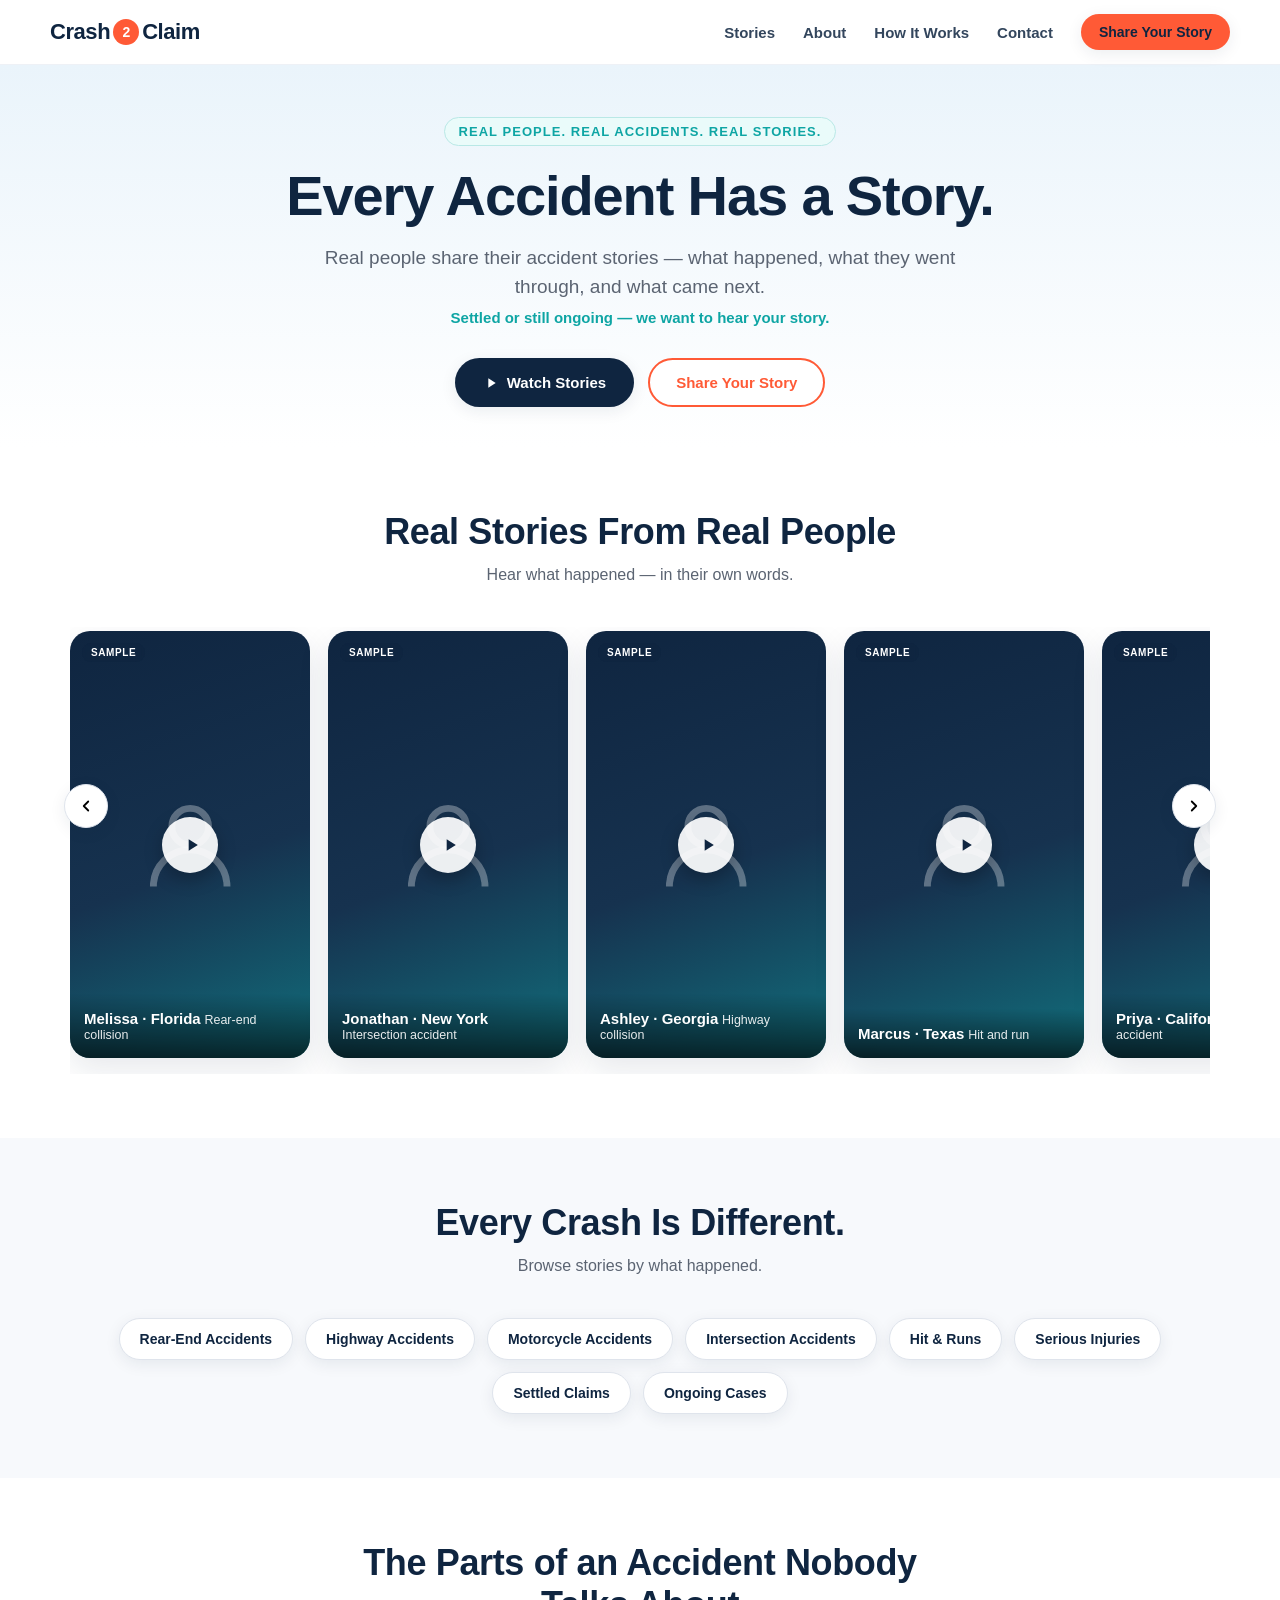
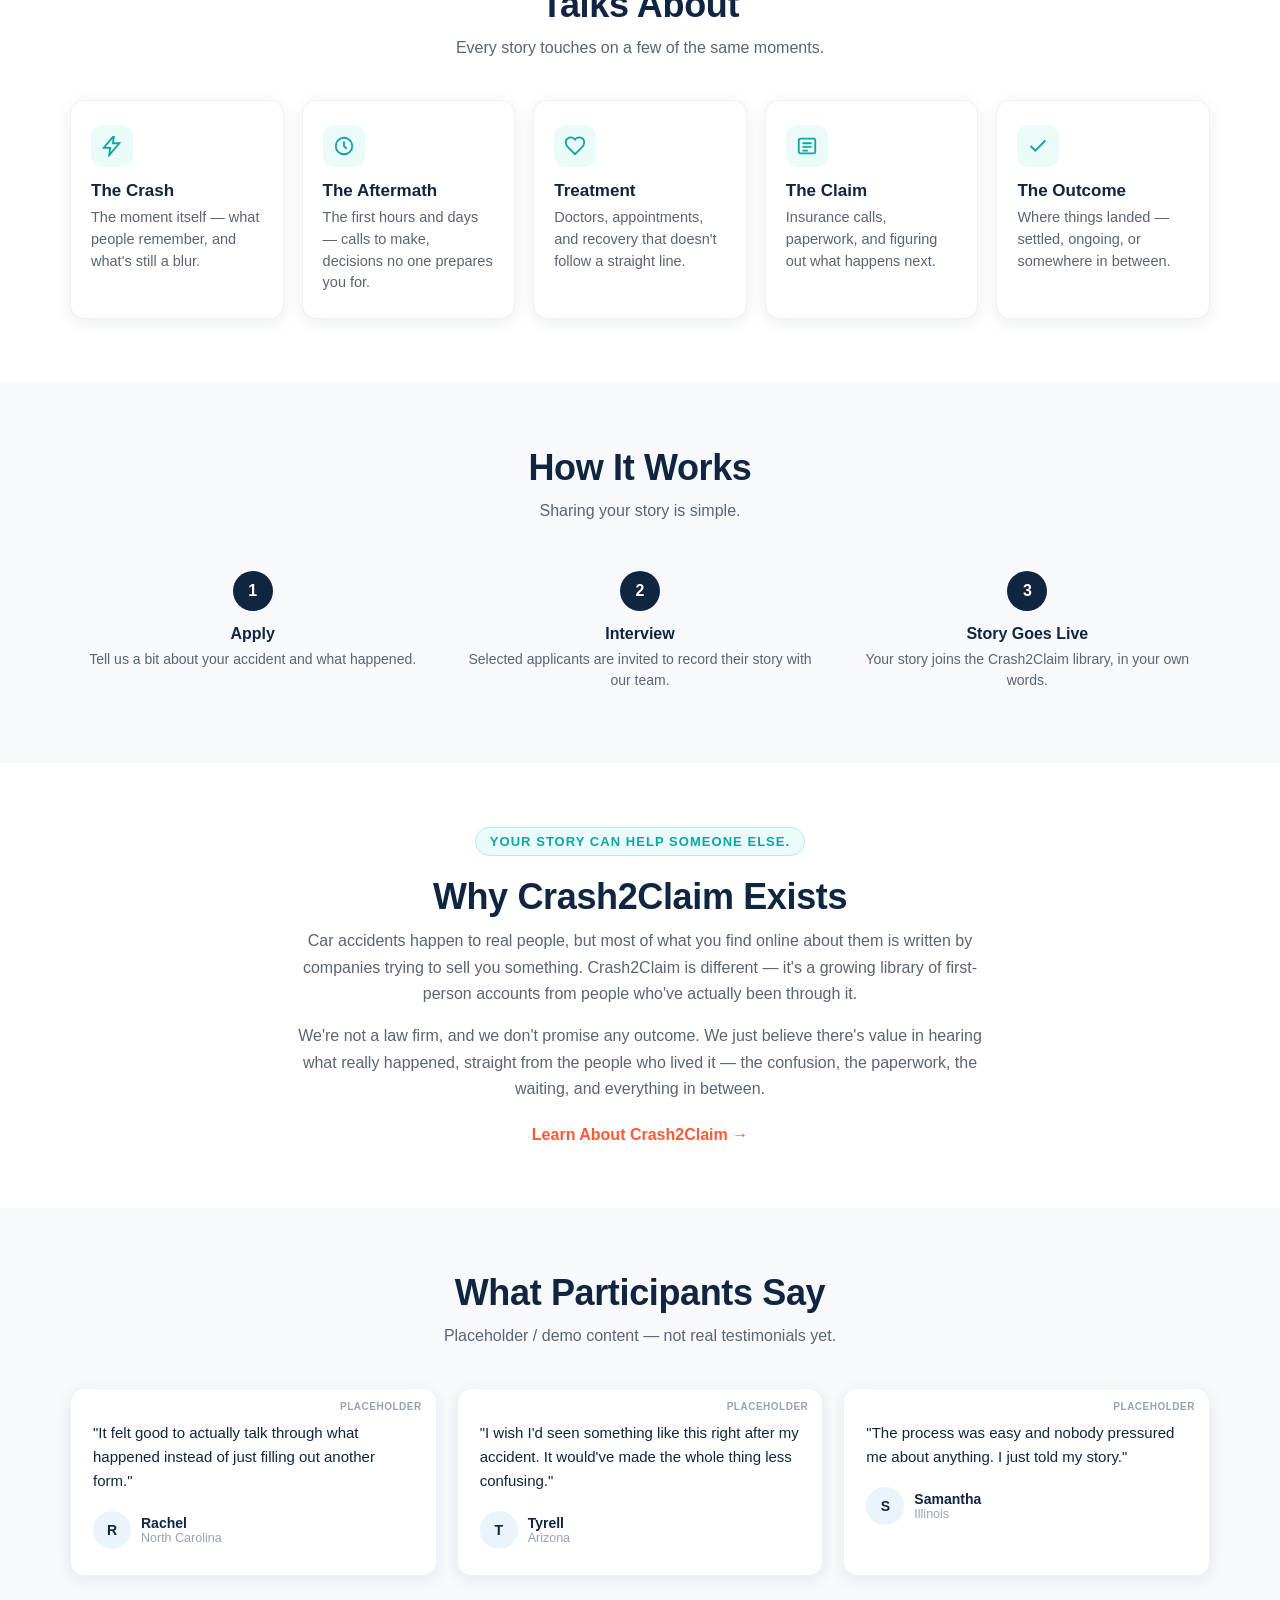
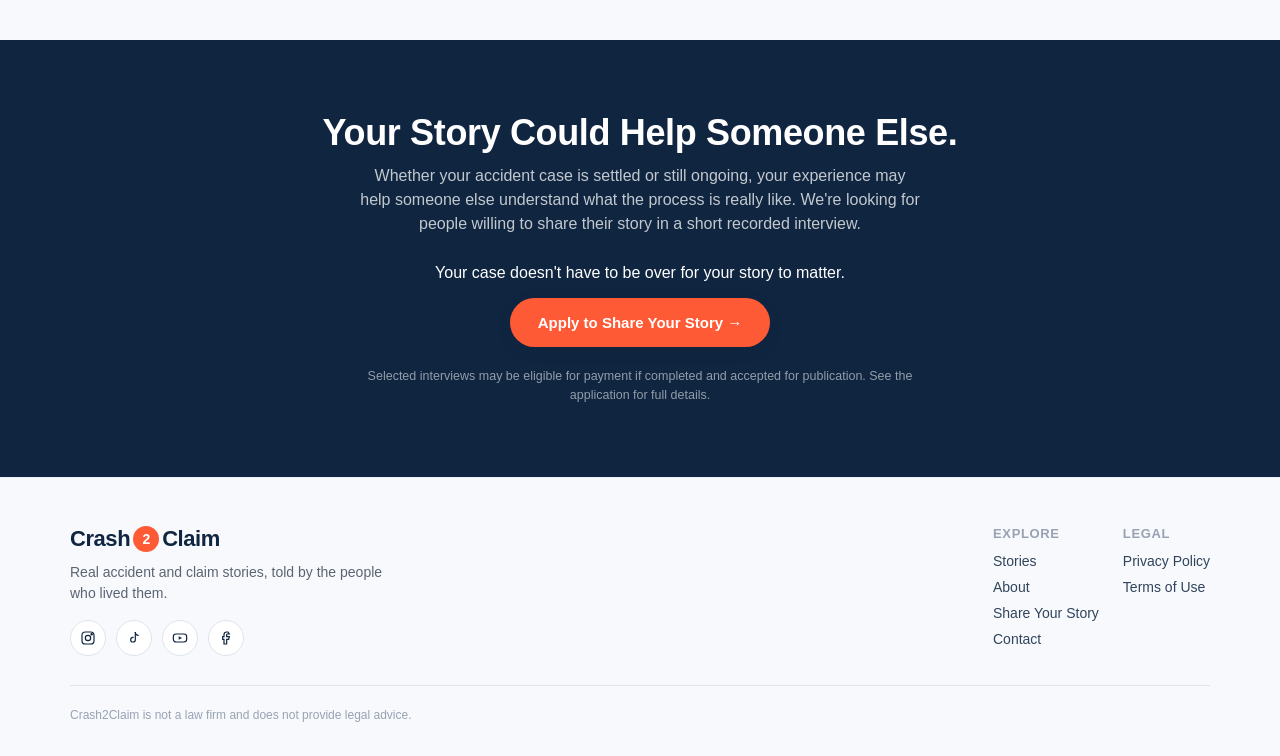
==== index.html @ 297fd52c "Update index.html" ====
<!DOCTYPE html>
<html lang="en">
<head>
<meta charset="UTF-8">
<meta name="viewport" content="width=device-width, initial-scale=1, viewport-fit=cover">
<title>Crash2Claim | Real Car Accident &amp; Claim Stories</title>
<meta name="description" content="Real people share what happened after their car accidents — from the crash and injuries to insurance, claims and what happened next.">

<meta property="og:type" content="website">
<meta property="og:site_name" content="Crash2Claim">
<meta property="og:title" content="Crash2Claim | Real Car Accident & Claim Stories">
<meta property="og:description" content="Real people share what happened after their car accidents — from the crash and injuries to insurance, claims and what happened next.">
<meta property="og:url" content="https://crash2claim.com">
<meta property="og:image" content="https://crash2claim.com/og-image.png">

<meta name="twitter:card" content="summary_large_image">
<meta name="twitter:title" content="Crash2Claim | Real Car Accident & Claim Stories">
<meta name="twitter:description" content="Real people share what happened after their car accidents — from the crash and injuries to insurance, claims and what happened next.">

<link rel="stylesheet" href="styles-home.css?v=20260822-1">
</head>
<body class="hp-page">
<a class="hp-skip-link" href="#hp-main">Skip to content</a>

<!-- =============================================================
     STICKY NAV
     ============================================================= -->
<header class="hp-nav">
  <div class="hp-container hp-nav-inner">
    <a class="hp-wordmark" href="/" aria-label="Crash2Claim home">Crash<span class="hp-badge">2</span>Claim</a>

    <nav class="hp-nav-links" aria-label="Primary">
      <a class="hp-nav-link" href="#stories">Stories</a>
      <a class="hp-nav-link" href="#about">About</a>
      <a class="hp-nav-link" href="#how-it-works">How It Works</a>
      <a class="hp-nav-link" href="/contact">Contact</a>
      <a class="hp-nav-cta" href="/apply">Share Your Story</a>
    </nav>

    <button class="hp-hamburger" id="hpHamburger" aria-label="Open menu" aria-expanded="false" aria-controls="hpMobileMenu">
      <span></span>
    </button>
  </div>

  <nav class="hp-container hp-mobile-menu" id="hpMobileMenu" aria-label="Mobile">
    <a class="hp-nav-link" href="#stories">Stories</a>
    <a class="hp-nav-link" href="#about">About</a>
    <a class="hp-nav-link" href="#how-it-works">How It Works</a>
    <a class="hp-nav-link" href="/contact">Contact</a>
    <a class="hp-nav-cta" href="/apply">Share Your Story</a>
  </nav>
</header>

<main id="hp-main">

  <!-- ===========================================================
       HERO
       =========================================================== -->
  <section class="hp-hero">
    <div class="hp-container">
      <span class="hp-hero-eyebrow">Real people. Real accidents. Real stories.</span>
      <h1 class="hp-hero-headline">Every Accident Has a Story.</h1>
      <p class="hp-hero-sub">Real people share their accident stories — what happened, what they went through, and what came next.</p>
      <p class="hp-hero-secondary">Settled or still ongoing — we want to hear your story.</p>
      <div class="hp-hero-ctas">
        <a class="hp-btn hp-btn-primary" href="#stories">
          <svg width="16" height="16" viewBox="0 0 24 24" fill="currentColor" aria-hidden="true"><path d="M8 5v14l11-7z"></path></svg>
          Watch Stories
        </a>
        <a class="hp-btn hp-btn-secondary" href="/apply">Share Your Story</a>
      </div>
    </div>
  </section>

  <!-- ===========================================================
       FEATURED STORIES
       =========================================================== -->
  <section class="hp-section" id="stories">
    <div class="hp-container">
      <div class="hp-section-head">
        <h2 class="hp-section-title">Real Stories From Real People</h2>
        <p class="hp-section-sub">Hear what happened — in their own words.</p>
      </div>

      <div class="hp-carousel-wrap">
        <button class="hp-carousel-arrow prev" id="hpCarouselPrev" aria-label="Scroll stories left">
          <svg width="18" height="18" viewBox="0 0 24 24" fill="none" stroke="currentColor" stroke-width="2.4" stroke-linecap="round" stroke-linejoin="round"><path d="M15 18l-6-6 6-6"></path></svg>
        </button>

        <div class="hp-carousel" id="hpCarousel" role="list" aria-label="Featured participant stories (sample placeholder content)">
          <!-- All 6 cards below are SAMPLE / PLACEHOLDER content only.
               No real participant footage, names, or outcomes are
               represented. See data-story attributes — swap
               data-video-url to a real hosted video URL and this
               markup requires no other changes to go live. -->
          <button type="button" class="hp-story-card" role="listitem"
            data-name="Melissa" data-state="Florida" data-descriptor="Rear-end collision" data-video-url="">
            <span class="hp-story-sample-tag">Sample</span>
            <span class="hp-story-card-avatar" aria-hidden="true">
              <svg viewBox="0 0 24 24" fill="none" stroke="currentColor" stroke-width="1.5"><circle cx="12" cy="8" r="4"></circle><path d="M4 21c0-4.4 3.6-8 8-8s8 3.6 8 8"></path></svg>
            </span>
            <span class="hp-story-play" aria-hidden="true">
              <svg viewBox="0 0 24 24" fill="currentColor"><path d="M8 5v14l11-7z"></path></svg>
            </span>
            <span class="hp-story-card-info">
              <span class="hp-story-name">Melissa &middot; Florida</span>
              <span class="hp-story-meta">Rear-end collision</span>
            </span>
          </button>

          <button type="button" class="hp-story-card" role="listitem"
            data-name="Jonathan" data-state="New York" data-descriptor="Intersection accident" data-video-url="">
            <span class="hp-story-sample-tag">Sample</span>
            <span class="hp-story-card-avatar" aria-hidden="true">
              <svg viewBox="0 0 24 24" fill="none" stroke="currentColor" stroke-width="1.5"><circle cx="12" cy="8" r="4"></circle><path d="M4 21c0-4.4 3.6-8 8-8s8 3.6 8 8"></path></svg>
            </span>
            <span class="hp-story-play" aria-hidden="true">
              <svg viewBox="0 0 24 24" fill="currentColor"><path d="M8 5v14l11-7z"></path></svg>
            </span>
            <span class="hp-story-card-info">
              <span class="hp-story-name">Jonathan &middot; New York</span>
              <span class="hp-story-meta">Intersection accident</span>
            </span>
          </button>

          <button type="button" class="hp-story-card" role="listitem"
            data-name="Ashley" data-state="Georgia" data-descriptor="Highway collision" data-video-url="">
            <span class="hp-story-sample-tag">Sample</span>
            <span class="hp-story-card-avatar" aria-hidden="true">
              <svg viewBox="0 0 24 24" fill="none" stroke="currentColor" stroke-width="1.5"><circle cx="12" cy="8" r="4"></circle><path d="M4 21c0-4.4 3.6-8 8-8s8 3.6 8 8"></path></svg>
            </span>
            <span class="hp-story-play" aria-hidden="true">
              <svg viewBox="0 0 24 24" fill="currentColor"><path d="M8 5v14l11-7z"></path></svg>
            </span>
            <span class="hp-story-card-info">
              <span class="hp-story-name">Ashley &middot; Georgia</span>
              <span class="hp-story-meta">Highway collision</span>
            </span>
          </button>

          <button type="button" class="hp-story-card" role="listitem"
            data-name="Marcus" data-state="Texas" data-descriptor="Hit and run" data-video-url="">
            <span class="hp-story-sample-tag">Sample</span>
            <span class="hp-story-card-avatar" aria-hidden="true">
              <svg viewBox="0 0 24 24" fill="none" stroke="currentColor" stroke-width="1.5"><circle cx="12" cy="8" r="4"></circle><path d="M4 21c0-4.4 3.6-8 8-8s8 3.6 8 8"></path></svg>
            </span>
            <span class="hp-story-play" aria-hidden="true">
              <svg viewBox="0 0 24 24" fill="currentColor"><path d="M8 5v14l11-7z"></path></svg>
            </span>
            <span class="hp-story-card-info">
              <span class="hp-story-name">Marcus &middot; Texas</span>
              <span class="hp-story-meta">Hit and run</span>
            </span>
          </button>

          <button type="button" class="hp-story-card" role="listitem"
            data-name="Priya" data-state="California" data-descriptor="Motorcycle accident" data-video-url="">
            <span class="hp-story-sample-tag">Sample</span>
            <span class="hp-story-card-avatar" aria-hidden="true">
              <svg viewBox="0 0 24 24" fill="none" stroke="currentColor" stroke-width="1.5"><circle cx="12" cy="8" r="4"></circle><path d="M4 21c0-4.4 3.6-8 8-8s8 3.6 8 8"></path></svg>
            </span>
            <span class="hp-story-play" aria-hidden="true">
              <svg viewBox="0 0 24 24" fill="currentColor"><path d="M8 5v14l11-7z"></path></svg>
            </span>
            <span class="hp-story-card-info">
              <span class="hp-story-name">Priya &middot; California</span>
              <span class="hp-story-meta">Motorcycle accident</span>
            </span>
          </button>

          <button type="button" class="hp-story-card" role="listitem"
            data-name="Daniel" data-state="Ohio" data-descriptor="Serious injury, ongoing case" data-video-url="">
            <span class="hp-story-sample-tag">Sample</span>
            <span class="hp-story-card-avatar" aria-hidden="true">
              <svg viewBox="0 0 24 24" fill="none" stroke="currentColor" stroke-width="1.5"><circle cx="12" cy="8" r="4"></circle><path d="M4 21c0-4.4 3.6-8 8-8s8 3.6 8 8"></path></svg>
            </span>
            <span class="hp-story-play" aria-hidden="true">
              <svg viewBox="0 0 24 24" fill="currentColor"><path d="M8 5v14l11-7z"></path></svg>
            </span>
            <span class="hp-story-card-info">
              <span class="hp-story-name">Daniel &middot; Ohio</span>
              <span class="hp-story-meta">Serious injury, ongoing case</span>
            </span>
          </button>
        </div>

        <button class="hp-carousel-arrow next" id="hpCarouselNext" aria-label="Scroll stories right">
          <svg width="18" height="18" viewBox="0 0 24 24" fill="none" stroke="currentColor" stroke-width="2.4" stroke-linecap="round" stroke-linejoin="round"><path d="M9 6l6 6-6 6"></path></svg>
        </button>
      </div>
      <p class="hp-swipe-hint">Swipe to see more stories &rarr;</p>
    </div>
  </section>

  <!-- ===========================================================
       STORY CATEGORIES
       =========================================================== -->
  <section class="hp-section hp-section-alt">
    <div class="hp-container">
      <div class="hp-section-head">
        <h2 class="hp-section-title">Every Crash Is Different.</h2>
        <p class="hp-section-sub">Browse stories by what happened.</p>
      </div>
      <div class="hp-categories">
        <span class="hp-category-chip">Rear-End Accidents</span>
        <span class="hp-category-chip">Highway Accidents</span>
        <span class="hp-category-chip">Motorcycle Accidents</span>
        <span class="hp-category-chip">Intersection Accidents</span>
        <span class="hp-category-chip">Hit &amp; Runs</span>
        <span class="hp-category-chip">Serious Injuries</span>
        <span class="hp-category-chip">Settled Claims</span>
        <span class="hp-category-chip">Ongoing Cases</span>
      </div>
    </div>
  </section>

  <!-- ===========================================================
       WHAT PEOPLE TALK ABOUT
       =========================================================== -->
  <section class="hp-section">
    <div class="hp-container">
      <div class="hp-section-head">
        <h2 class="hp-section-title">The Parts of an Accident Nobody Talks About</h2>
        <p class="hp-section-sub">Every story touches on a few of the same moments.</p>
      </div>
      <div class="hp-editorial-grid">
        <div class="hp-editorial-card">
          <span class="hp-editorial-card-icon" aria-hidden="true">
            <svg viewBox="0 0 24 24" fill="none" stroke="currentColor" stroke-width="2"><path d="M13 2L3 14h7l-1 8 11-13h-7l1-7z"></path></svg>
          </span>
          <h3>The Crash</h3>
          <p>The moment itself — what people remember, and what's still a blur.</p>
        </div>
        <div class="hp-editorial-card">
          <span class="hp-editorial-card-icon" aria-hidden="true">
            <svg viewBox="0 0 24 24" fill="none" stroke="currentColor" stroke-width="2"><circle cx="12" cy="12" r="9"></circle><path d="M12 7v5l3 3"></path></svg>
          </span>
          <h3>The Aftermath</h3>
          <p>The first hours and days — calls to make, decisions no one prepares you for.</p>
        </div>
        <div class="hp-editorial-card">
          <span class="hp-editorial-card-icon" aria-hidden="true">
            <svg viewBox="0 0 24 24" fill="none" stroke="currentColor" stroke-width="2"><path d="M19 14c1.5-1.4 3-3.1 3-5.5A5.5 5.5 0 0 0 12 5a5.5 5.5 0 0 0-10 3.5c0 2.4 1.5 4.1 3 5.5l7 7 7-7z"></path></svg>
          </span>
          <h3>Treatment</h3>
          <p>Doctors, appointments, and recovery that doesn't follow a straight line.</p>
        </div>
        <div class="hp-editorial-card">
          <span class="hp-editorial-card-icon" aria-hidden="true">
            <svg viewBox="0 0 24 24" fill="none" stroke="currentColor" stroke-width="2"><rect x="3" y="4" width="18" height="16" rx="2"></rect><path d="M7 9h10M7 13h10M7 17h6"></path></svg>
          </span>
          <h3>The Claim</h3>
          <p>Insurance calls, paperwork, and figuring out what happens next.</p>
        </div>
        <div class="hp-editorial-card">
          <span class="hp-editorial-card-icon" aria-hidden="true">
            <svg viewBox="0 0 24 24" fill="none" stroke="currentColor" stroke-width="2"><path d="M4 12l5 5L20 6"></path></svg>
          </span>
          <h3>The Outcome</h3>
          <p>Where things landed — settled, ongoing, or somewhere in between.</p>
        </div>
      </div>
    </div>
  </section>

  <!-- ===========================================================
       HOW IT WORKS
       =========================================================== -->
  <section class="hp-section hp-section-alt" id="how-it-works">
    <div class="hp-container">
      <div class="hp-section-head">
        <h2 class="hp-section-title">How It Works</h2>
        <p class="hp-section-sub">Sharing your story is simple.</p>
      </div>
      <div class="hp-steps">
        <div class="hp-step">
          <div class="hp-step-num">1</div>
          <h3>Apply</h3>
          <p>Tell us a bit about your accident and what happened.</p>
        </div>
        <div class="hp-step">
          <div class="hp-step-num">2</div>
          <h3>Interview</h3>
          <p>Selected applicants are invited to record their story with our team.</p>
        </div>
        <div class="hp-step">
          <div class="hp-step-num">3</div>
          <h3>Story Goes Live</h3>
          <p>Your story joins the Crash2Claim library, in your own words.</p>
        </div>
      </div>
    </div>
  </section>

  <!-- ===========================================================
       ABOUT (restored to its original position, between How It
       Works and Testimonials, per request — only the new "Your
       story can help someone else." eyebrow was kept from the
       higher-placement round)
       =========================================================== -->
  <section class="hp-section" id="about">
    <div class="hp-container hp-about">
      <span class="hp-eyebrow-pill">Your story can help someone else.</span>
      <h2 class="hp-section-title">Why Crash2Claim Exists</h2>
      <p>Car accidents happen to real people, but most of what you find online about them is written by companies trying to sell you something. Crash2Claim is different — it's a growing library of first-person accounts from people who've actually been through it.</p>
      <p>We're not a law firm, and we don't promise any outcome. We just believe there's value in hearing what really happened, straight from the people who lived it — the confusion, the paperwork, the waiting, and everything in between.</p>
      <a class="hp-about-link" href="#about">Learn About Crash2Claim &rarr;</a>
    </div>
  </section>

  <!-- ===========================================================
       TESTIMONIALS
       =========================================================== -->
  <section class="hp-section hp-section-alt">
    <div class="hp-container">
      <div class="hp-section-head">
        <h2 class="hp-section-title">What Participants Say</h2>
        <p class="hp-section-sub">Placeholder / demo content — not real testimonials yet.</p>
      </div>
      <div class="hp-testimonial-grid">
        <div class="hp-testimonial-card">
          <span class="hp-testimonial-tag">Placeholder</span>
          <p class="hp-testimonial-quote">"It felt good to actually talk through what happened instead of just filling out another form."</p>
          <div class="hp-testimonial-person">
            <span class="hp-testimonial-avatar" aria-hidden="true">R</span>
            <div>
              <p class="hp-testimonial-name">Rachel</p>
              <p class="hp-testimonial-state">North Carolina</p>
            </div>
          </div>
        </div>
        <div class="hp-testimonial-card">
          <span class="hp-testimonial-tag">Placeholder</span>
          <p class="hp-testimonial-quote">"I wish I'd seen something like this right after my accident. It would've made the whole thing less confusing."</p>
          <div class="hp-testimonial-person">
            <span class="hp-testimonial-avatar" aria-hidden="true">T</span>
            <div>
              <p class="hp-testimonial-name">Tyrell</p>
              <p class="hp-testimonial-state">Arizona</p>
            </div>
          </div>
        </div>
        <div class="hp-testimonial-card">
          <span class="hp-testimonial-tag">Placeholder</span>
          <p class="hp-testimonial-quote">"The process was easy and nobody pressured me about anything. I just told my story."</p>
          <div class="hp-testimonial-person">
            <span class="hp-testimonial-avatar" aria-hidden="true">S</span>
            <div>
              <p class="hp-testimonial-name">Samantha</p>
              <p class="hp-testimonial-state">Illinois</p>
            </div>
          </div>
        </div>
      </div>
    </div>
  </section>

  <!-- ===========================================================
       SHARE YOUR STORY CTA
       =========================================================== -->
  <section class="hp-cta-band">
    <div class="hp-container">
      <h2 class="hp-section-title">Your Story Could Help Someone Else.</h2>
      <p class="hp-cta-band-sub">Whether your accident case is settled or still ongoing, your experience may help someone else understand what the process is really like. We're looking for people willing to share their story in a short recorded interview.</p>
      <p class="hp-cta-band-emphasis">Your case doesn't have to be over for your story to matter.</p>
      <a class="hp-btn hp-btn-primary" href="/apply" style="background:var(--coral);">Apply to Share Your Story &rarr;</a>
      <p class="hp-cta-band-fine">Selected interviews may be eligible for payment if completed and accepted for publication. See the application for full details.</p>
    </div>
  </section>

</main>

<!-- =============================================================
     VIDEO PLACEHOLDER MODAL
     ============================================================= -->
<div class="hp-modal-overlay" id="hpModalOverlay">
  <div class="hp-modal" role="dialog" aria-modal="true" aria-labelledby="hpModalName">
    <button class="hp-modal-close" id="hpModalClose" aria-label="Close">
      <svg width="16" height="16" viewBox="0 0 24 24" fill="none" stroke="currentColor" stroke-width="2.4" stroke-linecap="round"><path d="M6 6l12 12M18 6L6 18"></path></svg>
    </button>
    <div class="hp-modal-video-area">
      <svg viewBox="0 0 24 24" fill="none" stroke="currentColor" stroke-width="1.6"><path d="M8 5v14l11-7z"></path></svg>
      <p class="hp-modal-video-note" id="hpModalNote">This is placeholder content for the Crash2Claim story library. Real interview video will appear here once published.</p>
    </div>
    <div class="hp-modal-info">
      <h3 id="hpModalName">Story preview</h3>
      <p id="hpModalMeta">Sample placeholder</p>
    </div>
  </div>
</div>

<!-- =============================================================
     FOOTER
     ============================================================= -->
<footer class="hp-footer">
  <div class="hp-container">
    <div class="hp-footer-top">
      <div class="hp-footer-brand">
        <a class="hp-wordmark" href="/" aria-label="Crash2Claim home">Crash<span class="hp-badge">2</span>Claim</a>
        <p class="hp-footer-desc">Real accident and claim stories, told by the people who lived them.</p>
        <div class="hp-footer-social" style="margin-top:16px;">
          <a href="#" aria-label="Crash2Claim on Instagram">
            <svg viewBox="0 0 24 24" fill="none" stroke="currentColor" stroke-width="1.8"><rect x="3" y="3" width="18" height="18" rx="5"></rect><circle cx="12" cy="12" r="4"></circle><circle cx="17.5" cy="6.5" r="1"></circle></svg>
          </a>
          <a href="#" aria-label="Crash2Claim on TikTok">
            <svg viewBox="0 0 24 24" fill="none" stroke="currentColor" stroke-width="1.8"><path d="M14 3v11.5a3.5 3.5 0 1 1-3.5-3.5c.35 0 .69.04 1 .12"></path><path d="M14 3c0 3 2 5 5 5"></path></svg>
          </a>
          <a href="#" aria-label="Crash2Claim on YouTube">
            <svg viewBox="0 0 24 24" fill="none" stroke="currentColor" stroke-width="1.8"><rect x="2" y="6" width="20" height="12" rx="4"></rect><path d="M10 9.5l5 2.5-5 2.5z" fill="currentColor" stroke="none"></path></svg>
          </a>
          <a href="#" aria-label="Crash2Claim on Facebook">
            <svg viewBox="0 0 24 24" fill="none" stroke="currentColor" stroke-width="1.8"><path d="M15 3h-2a4 4 0 0 0-4 4v3H7v4h2v7h4v-7h3l1-4h-4V7a1 1 0 0 1 1-1h3z"></path></svg>
          </a>
        </div>
      </div>
      <div class="hp-footer-links">
        <div class="hp-footer-col">
          <h4>Explore</h4>
          <a href="#stories">Stories</a>
          <a href="#about">About</a>
          <a href="/apply">Share Your Story</a>
          <a href="/contact">Contact</a>
        </div>
        <div class="hp-footer-col">
          <h4>Legal</h4>
          <a href="/privacy">Privacy Policy</a>
          <a href="/terms">Terms of Use</a>
        </div>
      </div>
    </div>
    <p class="hp-footer-disclaimer">
      Crash2Claim is not a law firm and does not provide legal advice.
    </p>
  </div>
</footer>

<script src="home.js?v=20260822-1"></script>
</body>
</html>
---- styles-home.css ----
/* =================================================================
   Crash2Claim — Homepage / Brand Site Styles
   -----------------------------------------------------------------
   Deliberately SEPARATE from styles.css (old case-eval funnel,
   archived) and styles-apply.css (/apply, must never be touched).
   Shares the same design tokens so the brand stays consistent, but
   nothing here can affect either of those pages, and nothing there
   can affect this one.
   ================================================================= */

:root {
  --navy: #0f2540;
  --navy-2: #16324f;
  --coral: #ff5a36;
  --coral-dark: #e04321;
  --teal: #0ea5a4;
  --teal-tint: #eafbfa;
  --gray-50: #f7f9fc;
  --gray-100: #eef1f6;
  --gray-200: #dfe4ec;
  --gray-400: #98a2b3;
  --gray-600: #5b6472;
  --white: #ffffff;
  --lblue: #eaf4fb;
  --radius-sm: 8px;
  --radius-md: 14px;
  --radius-lg: 20px;
  --shadow-card: 0 12px 32px rgba(15, 37, 64, 0.1);
  --shadow-soft: 0 4px 16px rgba(15, 37, 64, 0.08);
  --max-width: 1180px;
  --font: -apple-system, BlinkMacSystemFont, "Segoe UI", Roboto, Helvetica, Arial, sans-serif;
}

* {
  box-sizing: border-box;
}

html {
  scroll-behavior: smooth;
}

html,
body {
  margin: 0;
  padding: 0;
}

body.hp-page {
  font-family: var(--font);
  background: var(--white);
  color: var(--navy);
  -webkit-font-smoothing: antialiased;
  min-height: 100vh;
}

.hp-page img,
.hp-page svg {
  display: block;
  max-width: 100%;
}

.hp-page button {
  font-family: inherit;
}

.hp-page a {
  color: inherit;
}

.hp-skip-link {
  position: absolute;
  left: -9999px;
  top: 0;
  background: var(--coral);
  color: var(--white);
  padding: 10px 16px;
  border-radius: 0 0 var(--radius-sm) 0;
  z-index: 200;
  font-weight: 700;
}
.hp-skip-link:focus {
  left: 0;
}

.hp-container {
  width: 100%;
  max-width: var(--max-width);
  margin: 0 auto;
  padding: 0 20px;
}

/* ---------------------------------------------------------------
   Sticky nav
   --------------------------------------------------------------- */
.hp-nav {
  position: sticky;
  top: 0;
  z-index: 100;
  background: rgba(255, 255, 255, 0.94);
  backdrop-filter: saturate(180%) blur(8px);
  border-bottom: 1px solid var(--gray-100);
}

.hp-nav-inner {
  display: flex;
  align-items: center;
  justify-content: space-between;
  padding: 14px 0;
}

.hp-wordmark {
  display: inline-flex;
  align-items: center;
  gap: 2px;
  font-size: 22px;
  font-weight: 800;
  letter-spacing: -0.02em;
  color: var(--navy);
  text-decoration: none;
  flex: none;
}

.hp-wordmark .hp-badge {
  display: inline-flex;
  align-items: center;
  justify-content: center;
  width: 26px;
  height: 26px;
  border-radius: 50%;
  background: var(--coral);
  color: var(--white);
  font-size: 14px;
  font-weight: 800;
  margin: 0 1px;
}

.hp-nav-links {
  display: flex;
  align-items: center;
  gap: 28px;
}

.hp-nav-link {
  font-size: 15px;
  font-weight: 600;
  color: var(--navy);
  text-decoration: none;
  opacity: 0.85;
}
.hp-nav-link:hover {
  opacity: 1;
  color: var(--coral);
}

.hp-nav-cta {
  display: inline-flex;
  align-items: center;
  gap: 6px;
  background: var(--coral);
  color: var(--white);
  font-weight: 700;
  font-size: 14px;
  padding: 10px 18px;
  border-radius: 999px;
  text-decoration: none;
  box-shadow: var(--shadow-soft);
  transition: transform 0.15s ease, box-shadow 0.15s ease;
  white-space: nowrap;
}
.hp-nav-cta:hover {
  transform: translateY(-1px);
  box-shadow: 0 8px 20px rgba(255, 90, 54, 0.35);
}

.hp-hamburger {
  display: none;
  background: none;
  border: none;
  width: 40px;
  height: 40px;
  border-radius: var(--radius-sm);
  align-items: center;
  justify-content: center;
  cursor: pointer;
}
.hp-hamburger:hover {
  background: var(--gray-100);
}
.hp-hamburger span,
.hp-hamburger span::before,
.hp-hamburger span::after {
  display: block;
  width: 20px;
  height: 2px;
  background: var(--navy);
  position: relative;
  transition: transform 0.2s ease;
}
.hp-hamburger span::before,
.hp-hamburger span::after {
  content: "";
  position: absolute;
  left: 0;
}
.hp-hamburger span::before {
  top: -6px;
}
.hp-hamburger span::after {
  top: 6px;
}

.hp-mobile-menu {
  display: none;
  flex-direction: column;
  gap: 2px;
  padding: 8px 0 18px;
  border-top: 1px solid var(--gray-100);
}
.hp-mobile-menu.open {
  display: flex;
}
.hp-mobile-menu .hp-nav-link {
  padding: 12px 4px;
  border-bottom: 1px solid var(--gray-100);
  opacity: 1;
}
.hp-mobile-menu .hp-nav-cta {
  margin-top: 10px;
  justify-content: center;
}

@media (max-width: 860px) {
  .hp-nav-links {
    display: none;
  }
  .hp-hamburger {
    display: inline-flex;
  }
}

/* ---------------------------------------------------------------
   Hero
   --------------------------------------------------------------- */
.hp-hero {
  background: linear-gradient(180deg, var(--lblue) 0%, var(--white) 100%);
  padding: 52px 0 40px;
  text-align: center;
}

.hp-hero-eyebrow,
.hp-eyebrow-pill {
  display: inline-block;
  font-size: 13px;
  font-weight: 800;
  letter-spacing: 0.08em;
  text-transform: uppercase;
  color: var(--teal);
  background: var(--teal-tint);
  border: 1px solid #b9e8e6;
  padding: 6px 14px;
  border-radius: 999px;
  margin-bottom: 20px;
}

.hp-hero-headline {
  font-size: clamp(32px, 5.2vw, 56px);
  font-weight: 800;
  letter-spacing: -0.02em;
  line-height: 1.08;
  margin: 0 0 18px;
  color: var(--navy);
}

.hp-hero-sub {
  font-size: clamp(16px, 2.2vw, 19px);
  color: var(--gray-600);
  max-width: 640px;
  margin: 0 auto 8px;
  line-height: 1.5;
}

.hp-hero-secondary {
  font-size: 15px;
  font-weight: 700;
  color: var(--teal);
  margin: 0 0 32px;
}

.hp-hero-ctas {
  display: flex;
  align-items: center;
  justify-content: center;
  gap: 14px;
  flex-wrap: wrap;
}

.hp-btn {
  display: inline-flex;
  align-items: center;
  gap: 8px;
  font-weight: 700;
  font-size: 15px;
  padding: 14px 26px;
  border-radius: 999px;
  text-decoration: none;
  border: 2px solid transparent;
  cursor: pointer;
  transition: transform 0.15s ease, box-shadow 0.15s ease;
}
.hp-btn:hover {
  transform: translateY(-1px);
}
.hp-btn.hp-btn-primary {
  background: var(--navy);
  color: var(--white);
  box-shadow: var(--shadow-soft);
}
.hp-btn.hp-btn-primary:hover {
  box-shadow: 0 10px 24px rgba(15, 37, 64, 0.3);
}
.hp-btn.hp-btn-secondary {
  background: var(--white);
  color: var(--coral);
  border-color: var(--coral);
}
.hp-btn.hp-btn-secondary:hover {
  background: #fff5f2;
}

/* ---------------------------------------------------------------
   Section shell
   --------------------------------------------------------------- */
.hp-section {
  padding: 64px 0;
}
.hp-section-alt {
  background: var(--gray-50);
}
.hp-section-head {
  text-align: center;
  max-width: 640px;
  margin: 0 auto 40px;
}
.hp-section-title {
  font-size: clamp(26px, 3.4vw, 36px);
  font-weight: 800;
  letter-spacing: -0.01em;
  color: var(--navy);
  margin: 0 0 10px;
}
.hp-section-sub {
  font-size: 16px;
  color: var(--gray-600);
  margin: 0;
  line-height: 1.5;
}

/* ---------------------------------------------------------------
   Featured stories carousel
   --------------------------------------------------------------- */
.hp-carousel-wrap {
  position: relative;
}

.hp-carousel {
  display: flex;
  gap: 18px;
  overflow-x: auto;
  scroll-snap-type: x mandatory;
  padding: 4px 4px 16px;
  scrollbar-width: thin;
  -webkit-overflow-scrolling: touch;
}
.hp-carousel::-webkit-scrollbar {
  height: 8px;
}
.hp-carousel::-webkit-scrollbar-thumb {
  background: var(--gray-200);
  border-radius: 8px;
}

.hp-story-card {
  scroll-snap-align: start;
  flex: none;
  width: 240px;
  aspect-ratio: 9 / 16;
  border-radius: var(--radius-lg);
  position: relative;
  overflow: hidden;
  cursor: pointer;
  border: none;
  padding: 0;
  text-align: left;
  box-shadow: var(--shadow-card);
  background: linear-gradient(160deg, var(--navy) 0%, var(--navy-2) 55%, var(--teal) 140%);
}
@media (max-width: 640px) {
  .hp-story-card {
    width: 78vw;
    max-width: 300px;
  }
}

.hp-story-card-avatar {
  position: absolute;
  inset: 0;
  display: flex;
  align-items: center;
  justify-content: center;
  opacity: 0.9;
}
.hp-story-card-avatar svg {
  width: 46%;
  height: 46%;
  color: rgba(255, 255, 255, 0.35);
}

.hp-story-sample-tag {
  position: absolute;
  top: 12px;
  left: 12px;
  background: rgba(15, 37, 64, 0.55);
  color: var(--white);
  font-size: 10px;
  font-weight: 800;
  letter-spacing: 0.06em;
  text-transform: uppercase;
  padding: 4px 9px;
  border-radius: 999px;
  backdrop-filter: blur(2px);
}

.hp-story-play {
  position: absolute;
  top: 50%;
  left: 50%;
  transform: translate(-50%, -50%);
  width: 56px;
  height: 56px;
  border-radius: 50%;
  background: rgba(255, 255, 255, 0.92);
  display: flex;
  align-items: center;
  justify-content: center;
  box-shadow: 0 6px 18px rgba(0, 0, 0, 0.25);
}
.hp-story-play svg {
  width: 20px;
  height: 20px;
  color: var(--navy);
  margin-left: 3px;
}

.hp-story-card-info {
  position: absolute;
  left: 0;
  right: 0;
  bottom: 0;
  padding: 16px 14px;
  background: linear-gradient(0deg, rgba(0, 0, 0, 0.65) 0%, rgba(0, 0, 0, 0) 100%);
  color: var(--white);
}
.hp-story-name {
  font-weight: 800;
  font-size: 15px;
  margin: 0 0 2px;
}
.hp-story-meta {
  font-size: 12.5px;
  opacity: 0.9;
  margin: 0;
}

.hp-carousel-arrow {
  position: absolute;
  top: 40%;
  transform: translateY(-50%);
  width: 44px;
  height: 44px;
  border-radius: 50%;
  background: var(--white);
  border: 1px solid var(--gray-200);
  box-shadow: var(--shadow-soft);
  display: flex;
  align-items: center;
  justify-content: center;
  cursor: pointer;
  z-index: 5;
}
.hp-carousel-arrow:hover {
  background: var(--gray-50);
}
.hp-carousel-arrow.prev {
  left: -6px;
}
.hp-carousel-arrow.next {
  right: -6px;
}
@media (max-width: 860px) {
  .hp-carousel-arrow {
    display: none;
  }
}

.hp-swipe-hint {
  text-align: center;
  font-size: 13px;
  color: var(--gray-400);
  margin-top: 8px;
  display: none;
}
@media (max-width: 640px) {
  .hp-swipe-hint {
    display: block;
  }
}

/* ---------------------------------------------------------------
   Categories
   --------------------------------------------------------------- */
.hp-categories {
  display: flex;
  flex-wrap: wrap;
  gap: 12px;
  justify-content: center;
}
.hp-category-chip {
  background: var(--white);
  border: 1px solid var(--gray-200);
  color: var(--navy);
  font-weight: 700;
  font-size: 14px;
  padding: 12px 20px;
  border-radius: 999px;
  box-shadow: var(--shadow-soft);
}

/* ---------------------------------------------------------------
   Editorial cards ("What People Talk About")
   --------------------------------------------------------------- */
.hp-editorial-grid {
  display: grid;
  grid-template-columns: repeat(auto-fit, minmax(200px, 1fr));
  gap: 18px;
}
.hp-editorial-card {
  background: var(--white);
  border: 1px solid var(--gray-100);
  border-radius: var(--radius-md);
  padding: 24px 20px;
  box-shadow: var(--shadow-soft);
}
.hp-editorial-card-icon {
  width: 42px;
  height: 42px;
  border-radius: 12px;
  background: var(--teal-tint);
  color: var(--teal);
  display: flex;
  align-items: center;
  justify-content: center;
  margin-bottom: 14px;
}
.hp-editorial-card-icon svg {
  width: 22px;
  height: 22px;
}
.hp-editorial-card h3 {
  font-size: 17px;
  margin: 0 0 6px;
  color: var(--navy);
}
.hp-editorial-card p {
  font-size: 14.5px;
  color: var(--gray-600);
  margin: 0;
  line-height: 1.5;
}

/* ---------------------------------------------------------------
   How it works
   --------------------------------------------------------------- */
.hp-steps {
  display: grid;
  grid-template-columns: repeat(auto-fit, minmax(220px, 1fr));
  gap: 22px;
}
.hp-step {
  text-align: center;
  padding: 8px;
}
.hp-step-num {
  width: 40px;
  height: 40px;
  border-radius: 50%;
  background: var(--navy);
  color: var(--white);
  font-weight: 800;
  display: flex;
  align-items: center;
  justify-content: center;
  margin: 0 auto 14px;
}
.hp-step h3 {
  font-size: 16px;
  margin: 0 0 6px;
  color: var(--navy);
}
.hp-step p {
  font-size: 14px;
  color: var(--gray-600);
  margin: 0;
  line-height: 1.5;
}

/* ---------------------------------------------------------------
   About
   --------------------------------------------------------------- */
.hp-about {
  max-width: 760px;
  margin: 0 auto;
  text-align: center;
}
.hp-about p {
  font-size: 16px;
  color: var(--gray-600);
  line-height: 1.65;
  margin: 0 0 16px;
}
.hp-about .hp-about-link {
  display: inline-block;
  margin-top: 8px;
  font-weight: 700;
  color: var(--coral);
  text-decoration: none;
}
.hp-about-link:hover {
  text-decoration: underline;
}

/* ---------------------------------------------------------------
   Testimonials
   --------------------------------------------------------------- */
.hp-testimonial-grid {
  display: grid;
  grid-template-columns: repeat(auto-fit, minmax(240px, 1fr));
  gap: 20px;
}
.hp-testimonial-card {
  background: var(--white);
  border: 1px solid var(--gray-100);
  border-radius: var(--radius-md);
  padding: 26px 22px;
  box-shadow: var(--shadow-soft);
  position: relative;
}
.hp-testimonial-tag {
  position: absolute;
  top: 12px;
  right: 14px;
  font-size: 10px;
  font-weight: 800;
  letter-spacing: 0.05em;
  text-transform: uppercase;
  color: var(--gray-400);
}
.hp-testimonial-quote {
  font-size: 15px;
  color: var(--navy);
  line-height: 1.6;
  margin: 6px 0 18px;
}
.hp-testimonial-person {
  display: flex;
  align-items: center;
  gap: 10px;
}
.hp-testimonial-avatar {
  width: 38px;
  height: 38px;
  border-radius: 50%;
  background: var(--lblue);
  color: var(--navy);
  display: flex;
  align-items: center;
  justify-content: center;
  font-weight: 800;
  font-size: 14px;
  flex: none;
}
.hp-testimonial-name {
  font-weight: 700;
  font-size: 14px;
  color: var(--navy);
  margin: 0;
}
.hp-testimonial-state {
  font-size: 12.5px;
  color: var(--gray-400);
  margin: 0;
}

/* ---------------------------------------------------------------
   Share your story CTA band
   --------------------------------------------------------------- */
.hp-cta-band {
  background: var(--navy);
  color: var(--white);
  text-align: center;
  padding: 72px 0;
}
.hp-cta-band .hp-section-title {
  color: var(--white);
}
.hp-cta-band-sub {
  color: rgba(255, 255, 255, 0.75);
  max-width: 560px;
  margin: 0 auto 28px;
  font-size: 16px;
  line-height: 1.5;
}
.hp-cta-band-fine {
  color: rgba(255, 255, 255, 0.55);
  max-width: 560px;
  margin: 20px auto 0;
  font-size: 12.5px;
  line-height: 1.5;
}

/* ---------------------------------------------------------------
   Footer
   --------------------------------------------------------------- */
.hp-footer {
  background: var(--gray-50);
  border-top: 1px solid var(--gray-100);
  padding: 48px 0 32px;
}
.hp-footer-top {
  display: flex;
  flex-wrap: wrap;
  gap: 32px;
  justify-content: space-between;
  margin-bottom: 28px;
}
.hp-footer-brand {
  max-width: 320px;
}
.hp-footer-desc {
  font-size: 14px;
  color: var(--gray-600);
  margin: 10px 0 0;
  line-height: 1.5;
}
.hp-footer-links {
  display: flex;
  flex-wrap: wrap;
  gap: 24px;
}
.hp-footer-col h4 {
  font-size: 13px;
  text-transform: uppercase;
  letter-spacing: 0.05em;
  color: var(--gray-400);
  margin: 0 0 12px;
}
.hp-footer-col a {
  display: block;
  font-size: 14px;
  color: var(--navy);
  text-decoration: none;
  margin-bottom: 10px;
  opacity: 0.85;
}
.hp-footer-col a:hover {
  opacity: 1;
  color: var(--coral);
}
.hp-footer-social {
  display: flex;
  gap: 10px;
}
.hp-footer-social a {
  width: 36px;
  height: 36px;
  border-radius: 50%;
  background: var(--white);
  border: 1px solid var(--gray-200);
  display: flex;
  align-items: center;
  justify-content: center;
  color: var(--navy);
}
.hp-footer-social a:hover {
  background: var(--coral);
  border-color: var(--coral);
  color: var(--white);
}
.hp-footer-social svg {
  width: 16px;
  height: 16px;
}
.hp-footer-disclaimer {
  font-size: 12px;
  color: var(--gray-400);
  line-height: 1.5;
  border-top: 1px solid var(--gray-200);
  padding-top: 20px;
  margin: 0;
}

/* ---------------------------------------------------------------
   Video placeholder modal
   --------------------------------------------------------------- */
.hp-modal-overlay {
  position: fixed;
  inset: 0;
  background: rgba(15, 37, 64, 0.72);
  display: none;
  align-items: center;
  justify-content: center;
  z-index: 500;
  padding: 20px;
}
.hp-modal-overlay.open {
  display: flex;
}
.hp-modal {
  background: var(--navy);
  color: var(--white);
  width: 100%;
  max-width: 360px;
  border-radius: var(--radius-lg);
  overflow: hidden;
  position: relative;
}
.hp-modal-close {
  position: absolute;
  top: 12px;
  right: 12px;
  width: 32px;
  height: 32px;
  border-radius: 50%;
  background: rgba(255, 255, 255, 0.12);
  border: none;
  color: var(--white);
  display: flex;
  align-items: center;
  justify-content: center;
  cursor: pointer;
  z-index: 2;
}
.hp-modal-close:hover {
  background: rgba(255, 255, 255, 0.22);
}
.hp-modal-video-area {
  aspect-ratio: 9 / 16;
  display: flex;
  align-items: center;
  justify-content: center;
  flex-direction: column;
  gap: 12px;
  background: linear-gradient(160deg, var(--navy) 0%, var(--navy-2) 55%, var(--teal) 140%);
  text-align: center;
  padding: 24px;
}
.hp-modal-video-area svg {
  width: 44px;
  height: 44px;
  opacity: 0.6;
}
.hp-modal-video-note {
  font-size: 13px;
  opacity: 0.85;
  line-height: 1.5;
  max-width: 260px;
}
.hp-modal-info {
  padding: 16px 18px 20px;
}
.hp-modal-info h3 {
  margin: 0 0 4px;
  font-size: 16px;
}
.hp-modal-info p {
  margin: 0;
  font-size: 13px;
  opacity: 0.75;
}

/* ---------------------------------------------------------------
   Utility
   --------------------------------------------------------------- */
.hp-sr-only {
  position: absolute;
  width: 1px;
  height: 1px;
  padding: 0;
  margin: -1px;
  overflow: hidden;
  clip: rect(0, 0, 0, 0);
  white-space: nowrap;
  border: 0;
}
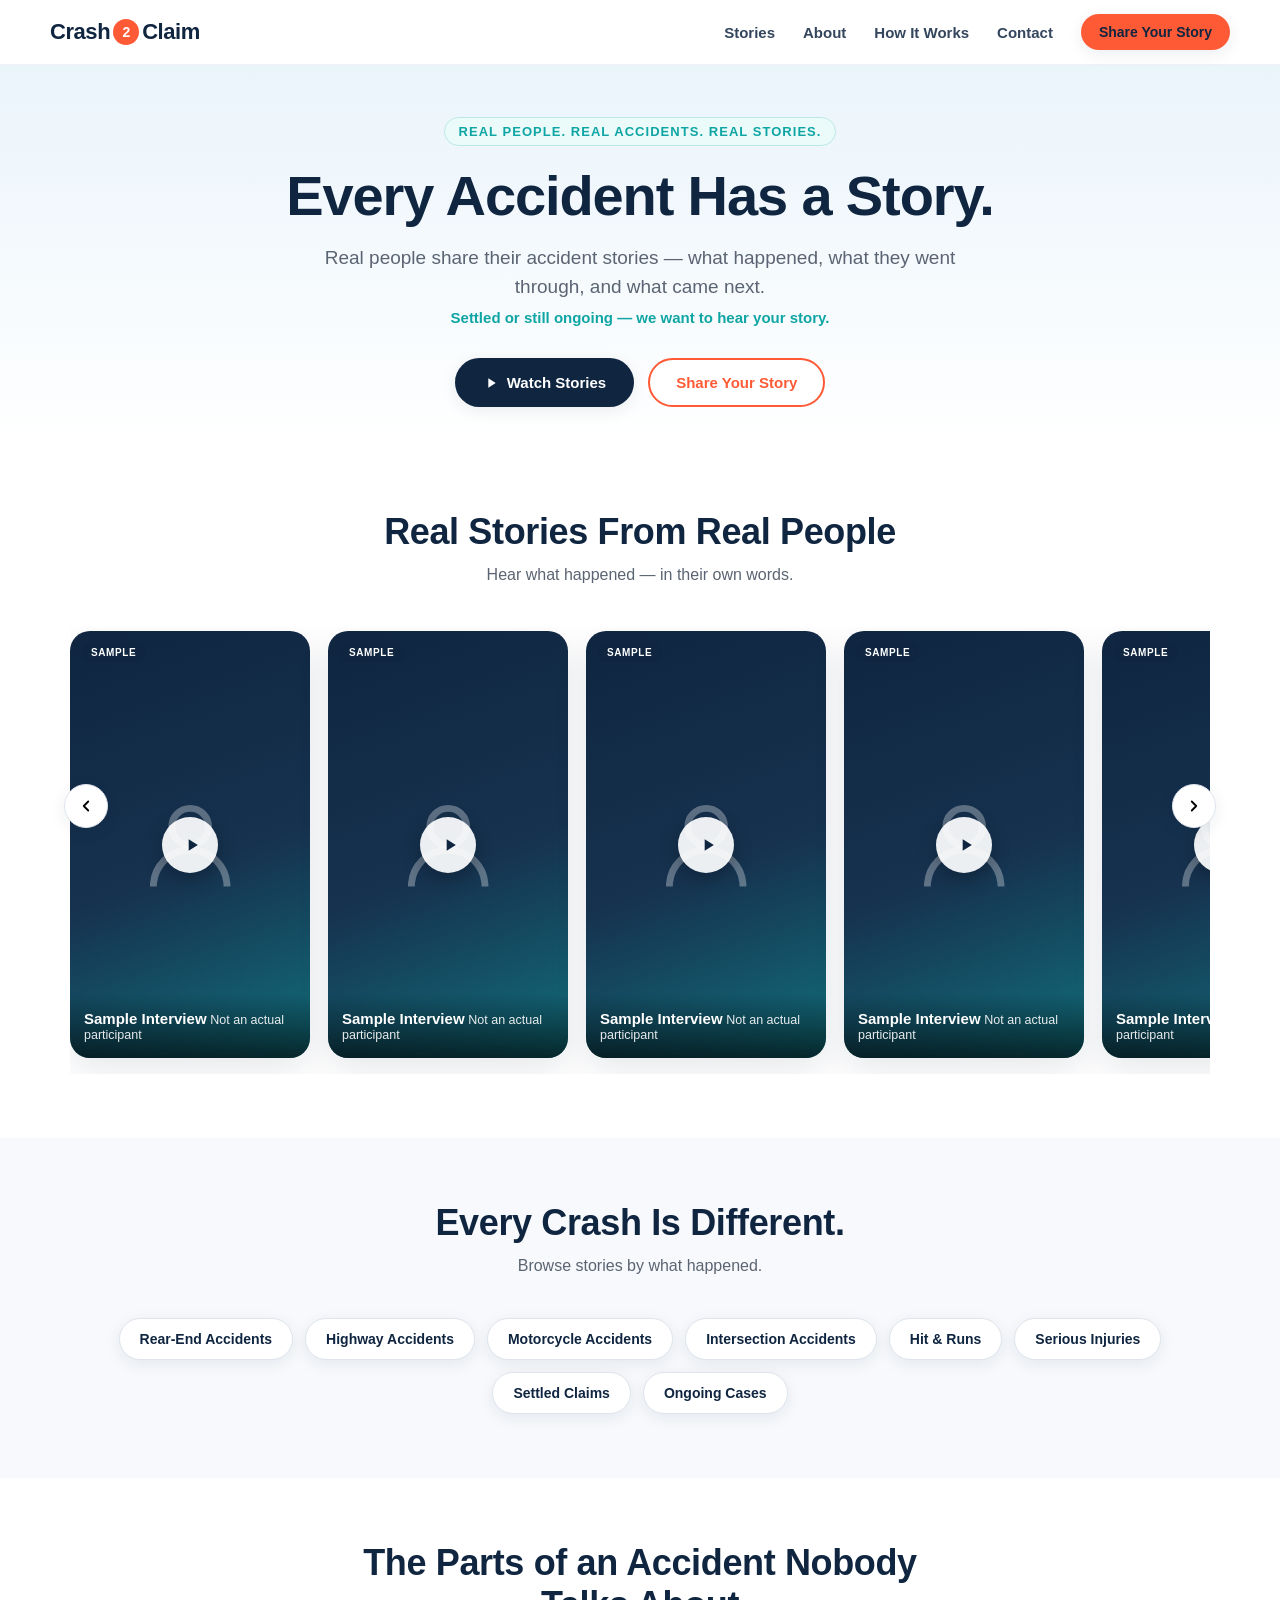
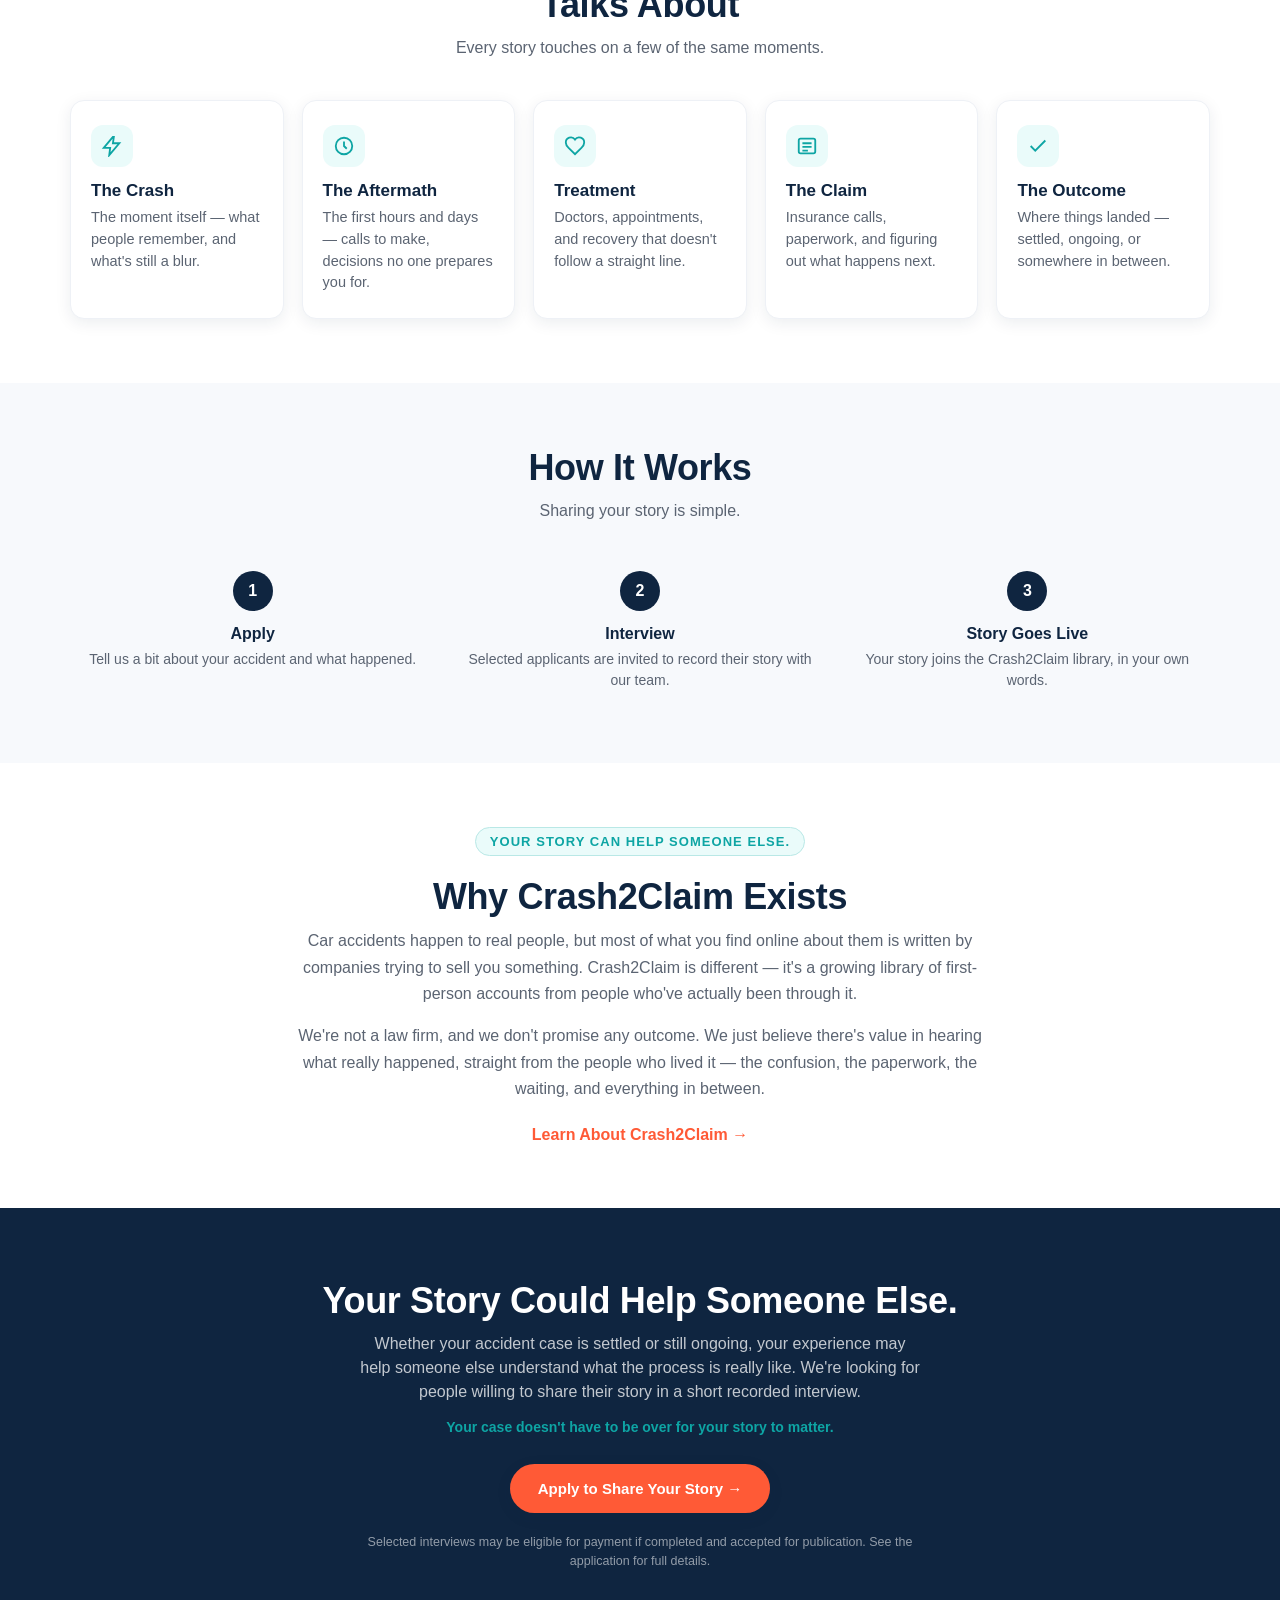
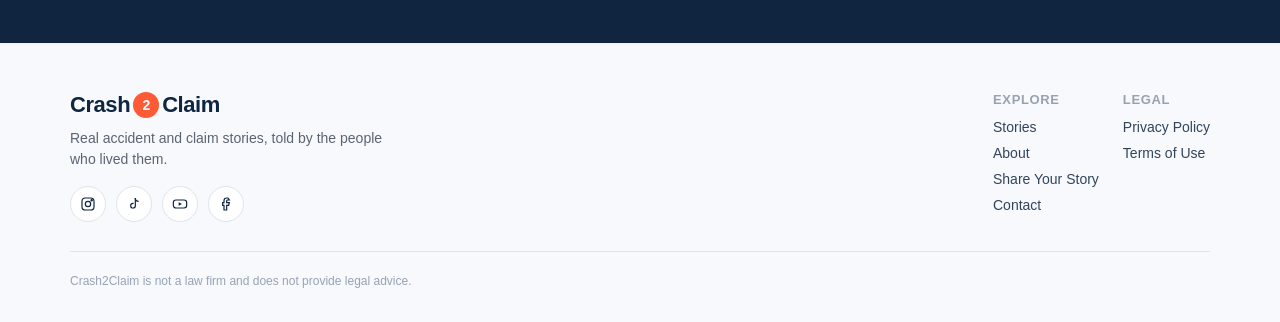
==== commit cdb17973: "Update index.html" ====
--- a/index.html
+++ b/index.html
@@ -90,9 +90,18 @@
         <div class="hp-carousel" id="hpCarousel" role="list" aria-label="Featured participant stories (sample placeholder content)">
           <!-- All 6 cards below are SAMPLE / PLACEHOLDER content only.
                No real participant footage, names, or outcomes are
-               represented. See data-story attributes — swap
-               data-video-url to a real hosted video URL and this
-               markup requires no other changes to go live. -->
+               represented — visible card text reads "Sample Interview /
+               Not an actual participant" rather than a fake name/state/
+               story, so nothing here implies these are real Crash2Claim
+               participants. data-name/data-state/data-descriptor are
+               inert placeholder architecture (not rendered) for later
+               real-data wiring. The visual thumbnail area is still a
+               generic gradient + person-outline icon, NOT a photo —
+               see sample_interview_visual note in styles-home.css for
+               why photorealistic sample imagery was not added here.
+               Swap data-video-url to a real hosted video URL (and the
+               thumbnail to a real poster image) and this markup
+               requires no other changes to go live. -->
           <button type="button" class="hp-story-card" role="listitem"
             data-name="Melissa" data-state="Florida" data-descriptor="Rear-end collision" data-video-url="">
             <span class="hp-story-sample-tag">Sample</span>
@@ -103,8 +112,8 @@
               <svg viewBox="0 0 24 24" fill="currentColor"><path d="M8 5v14l11-7z"></path></svg>
             </span>
             <span class="hp-story-card-info">
-              <span class="hp-story-name">Melissa &middot; Florida</span>
-              <span class="hp-story-meta">Rear-end collision</span>
+              <span class="hp-story-name">Sample Interview</span>
+              <span class="hp-story-meta">Not an actual participant</span>
             </span>
           </button>
 
@@ -118,8 +127,8 @@
               <svg viewBox="0 0 24 24" fill="currentColor"><path d="M8 5v14l11-7z"></path></svg>
             </span>
             <span class="hp-story-card-info">
-              <span class="hp-story-name">Jonathan &middot; New York</span>
-              <span class="hp-story-meta">Intersection accident</span>
+              <span class="hp-story-name">Sample Interview</span>
+              <span class="hp-story-meta">Not an actual participant</span>
             </span>
           </button>
 
@@ -133,8 +142,8 @@
               <svg viewBox="0 0 24 24" fill="currentColor"><path d="M8 5v14l11-7z"></path></svg>
             </span>
             <span class="hp-story-card-info">
-              <span class="hp-story-name">Ashley &middot; Georgia</span>
-              <span class="hp-story-meta">Highway collision</span>
+              <span class="hp-story-name">Sample Interview</span>
+              <span class="hp-story-meta">Not an actual participant</span>
             </span>
           </button>
 
@@ -148,8 +157,8 @@
               <svg viewBox="0 0 24 24" fill="currentColor"><path d="M8 5v14l11-7z"></path></svg>
             </span>
             <span class="hp-story-card-info">
-              <span class="hp-story-name">Marcus &middot; Texas</span>
-              <span class="hp-story-meta">Hit and run</span>
+              <span class="hp-story-name">Sample Interview</span>
+              <span class="hp-story-meta">Not an actual participant</span>
             </span>
           </button>
 
@@ -163,8 +172,8 @@
               <svg viewBox="0 0 24 24" fill="currentColor"><path d="M8 5v14l11-7z"></path></svg>
             </span>
             <span class="hp-story-card-info">
-              <span class="hp-story-name">Priya &middot; California</span>
-              <span class="hp-story-meta">Motorcycle accident</span>
+              <span class="hp-story-name">Sample Interview</span>
+              <span class="hp-story-meta">Not an actual participant</span>
             </span>
           </button>
 
@@ -178,8 +187,8 @@
               <svg viewBox="0 0 24 24" fill="currentColor"><path d="M8 5v14l11-7z"></path></svg>
             </span>
             <span class="hp-story-card-info">
-              <span class="hp-story-name">Daniel &middot; Ohio</span>
-              <span class="hp-story-meta">Serious injury, ongoing case</span>
+              <span class="hp-story-name">Sample Interview</span>
+              <span class="hp-story-meta">Not an actual participant</span>
             </span>
           </button>
         </div>
@@ -308,52 +317,58 @@
     </div>
   </section>
 
-  <!-- ===========================================================
-       TESTIMONIALS
-       =========================================================== -->
-  <section class="hp-section hp-section-alt">
-    <div class="hp-container">
-      <div class="hp-section-head">
-        <h2 class="hp-section-title">What Participants Say</h2>
-        <p class="hp-section-sub">Placeholder / demo content — not real testimonials yet.</p>
-      </div>
-      <div class="hp-testimonial-grid">
-        <div class="hp-testimonial-card">
-          <span class="hp-testimonial-tag">Placeholder</span>
-          <p class="hp-testimonial-quote">"It felt good to actually talk through what happened instead of just filling out another form."</p>
-          <div class="hp-testimonial-person">
-            <span class="hp-testimonial-avatar" aria-hidden="true">R</span>
-            <div>
-              <p class="hp-testimonial-name">Rachel</p>
-              <p class="hp-testimonial-state">North Carolina</p>
+  <!-- TESTIMONIAL SECTION DISABLED UNTIL REAL PARTICIPANT TESTIMONIALS ARE AVAILABLE
+       Kept in source inside a <template> tag (never rendered, not in the
+       accessibility tree, no visible "placeholder" language on the public
+       page) instead of deleted, so it's easy to re-enable later by moving
+       this content back out into a real <section>. To re-enable: replace
+       real names/quotes/states with actual participant testimonials first,
+       then swap the <template> wrapper below for a plain <section>. -->
+  <template id="hpTestimonialsDisabled">
+    <section class="hp-section hp-section-alt">
+      <div class="hp-container">
+        <div class="hp-section-head">
+          <h2 class="hp-section-title">What Participants Say</h2>
+          <p class="hp-section-sub">Placeholder / demo content — not real testimonials yet.</p>
+        </div>
+        <div class="hp-testimonial-grid">
+          <div class="hp-testimonial-card">
+            <span class="hp-testimonial-tag">Placeholder</span>
+            <p class="hp-testimonial-quote">"It felt good to actually talk through what happened instead of just filling out another form."</p>
+            <div class="hp-testimonial-person">
+              <span class="hp-testimonial-avatar" aria-hidden="true">R</span>
+              <div>
+                <p class="hp-testimonial-name">Rachel</p>
+                <p class="hp-testimonial-state">North Carolina</p>
+              </div>
             </div>
           </div>
-        </div>
-        <div class="hp-testimonial-card">
-          <span class="hp-testimonial-tag">Placeholder</span>
-          <p class="hp-testimonial-quote">"I wish I'd seen something like this right after my accident. It would've made the whole thing less confusing."</p>
-          <div class="hp-testimonial-person">
-            <span class="hp-testimonial-avatar" aria-hidden="true">T</span>
-            <div>
-              <p class="hp-testimonial-name">Tyrell</p>
-              <p class="hp-testimonial-state">Arizona</p>
+          <div class="hp-testimonial-card">
+            <span class="hp-testimonial-tag">Placeholder</span>
+            <p class="hp-testimonial-quote">"I wish I'd seen something like this right after my accident. It would've made the whole thing less confusing."</p>
+            <div class="hp-testimonial-person">
+              <span class="hp-testimonial-avatar" aria-hidden="true">T</span>
+              <div>
+                <p class="hp-testimonial-name">Tyrell</p>
+                <p class="hp-testimonial-state">Arizona</p>
+              </div>
             </div>
           </div>
-        </div>
-        <div class="hp-testimonial-card">
-          <span class="hp-testimonial-tag">Placeholder</span>
-          <p class="hp-testimonial-quote">"The process was easy and nobody pressured me about anything. I just told my story."</p>
-          <div class="hp-testimonial-person">
-            <span class="hp-testimonial-avatar" aria-hidden="true">S</span>
-            <div>
-              <p class="hp-testimonial-name">Samantha</p>
-              <p class="hp-testimonial-state">Illinois</p>
+          <div class="hp-testimonial-card">
+            <span class="hp-testimonial-tag">Placeholder</span>
+            <p class="hp-testimonial-quote">"The process was easy and nobody pressured me about anything. I just told my story."</p>
+            <div class="hp-testimonial-person">
+              <span class="hp-testimonial-avatar" aria-hidden="true">S</span>
+              <div>
+                <p class="hp-testimonial-name">Samantha</p>
+                <p class="hp-testimonial-state">Illinois</p>
+              </div>
             </div>
           </div>
         </div>
       </div>
-    </div>
-  </section>
+    </section>
+  </template>
 
   <!-- ===========================================================
        SHARE YOUR STORY CTA
--- a/styles-home.css
+++ b/styles-home.css
@@ -715,9 +715,17 @@
 .hp-cta-band-sub {
   color: rgba(255, 255, 255, 0.75);
   max-width: 560px;
-  margin: 0 auto 28px;
+  margin: 0 auto 14px;
   font-size: 16px;
   line-height: 1.5;
+}
+.hp-cta-band-emphasis {
+  color: var(--teal);
+  font-weight: 700;
+  font-size: 14px;
+  max-width: 560px;
+  margin: 0 auto 26px;
+  line-height: 1.4;
 }
 .hp-cta-band-fine {
   color: rgba(255, 255, 255, 0.55);
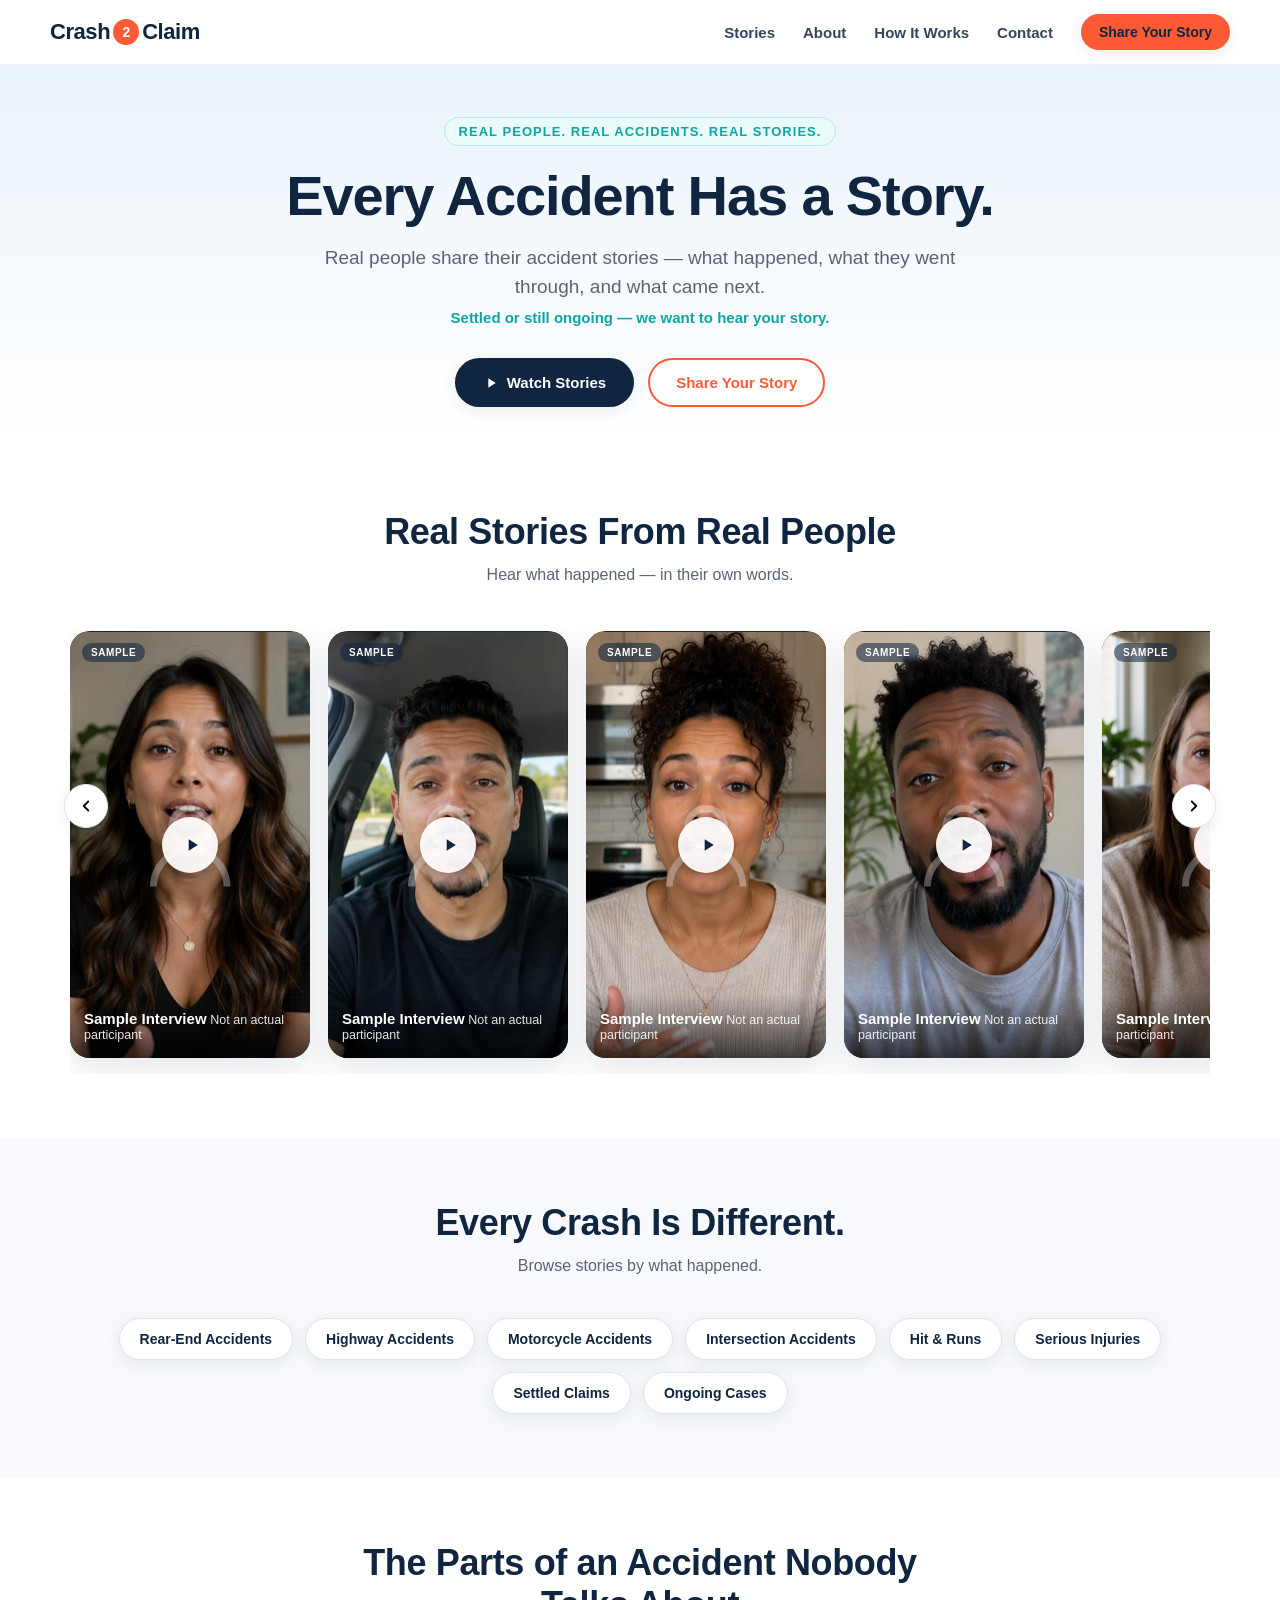
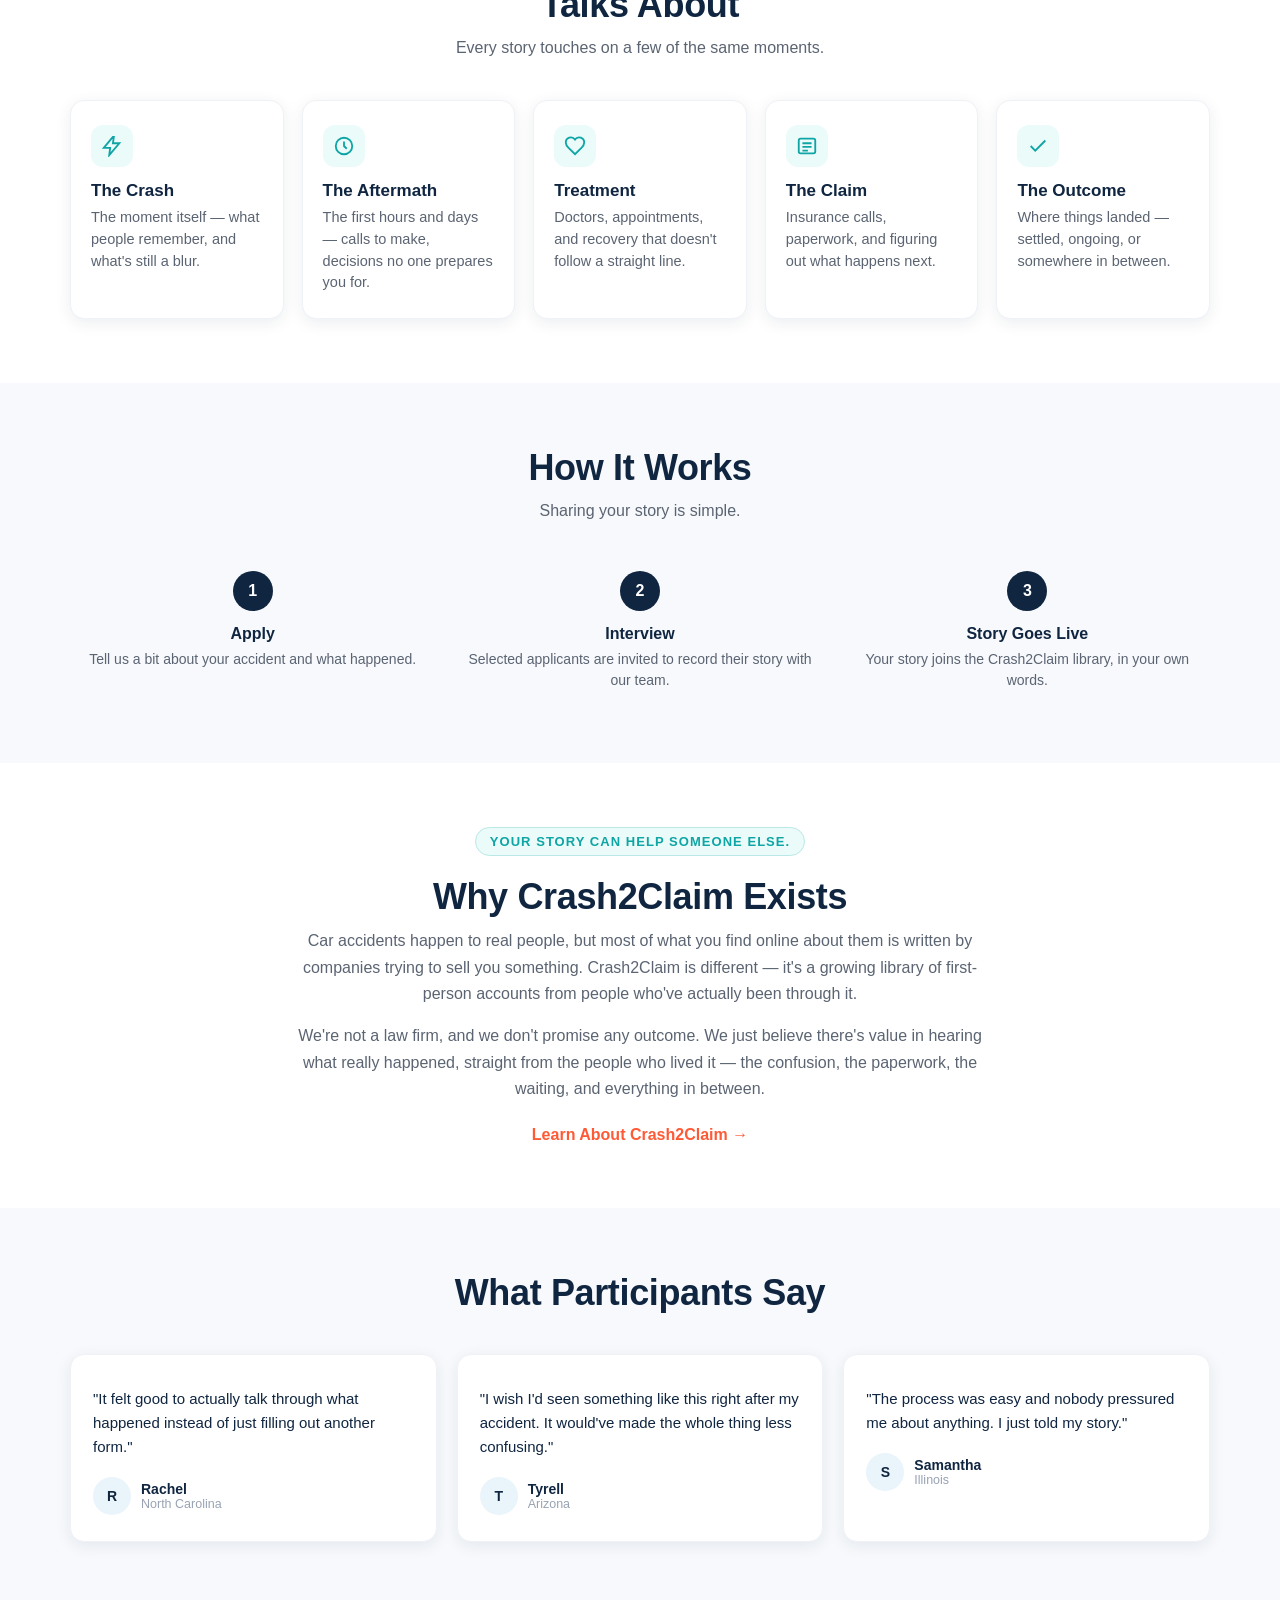
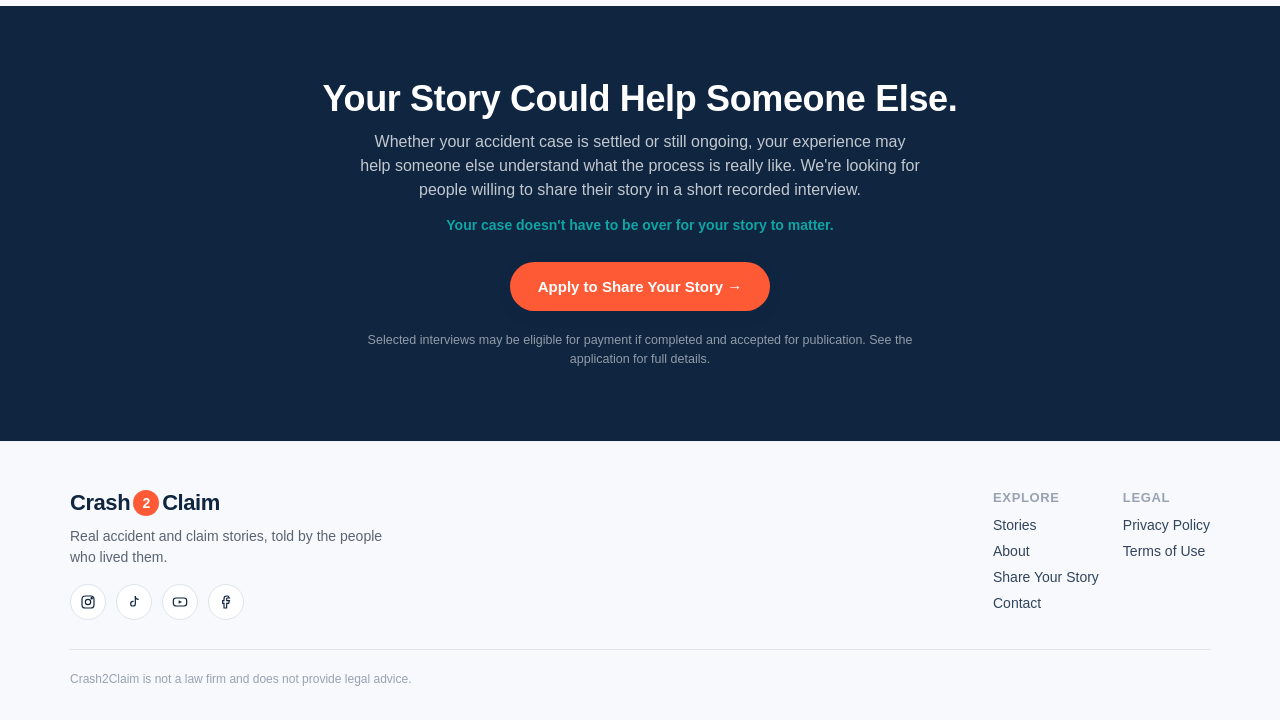
==== commit 4364f1bc: "Update homepage carousel images and testimonials" ====
--- a/index.html
+++ b/index.html
@@ -108,6 +108,8 @@
             <span class="hp-story-card-avatar" aria-hidden="true">
               <svg viewBox="0 0 24 24" fill="none" stroke="currentColor" stroke-width="1.5"><circle cx="12" cy="8" r="4"></circle><path d="M4 21c0-4.4 3.6-8 8-8s8 3.6 8 8"></path></svg>
             </span>
+            <!-- sample_interview_visual — target: Woman, mid/late 20s. Temporary synthetic/placeholder photo, NOT a real Crash2Claim participant. Falls back to the silhouette above via onerror if the file below has not been uploaded yet. -->
+            <img class="hp-story-card-photo sample_interview_visual" src="/images/interviews/interview-sample-01.webp" alt="" aria-hidden="true" loading="lazy" onerror="this.style.display='none'">
             <span class="hp-story-play" aria-hidden="true">
               <svg viewBox="0 0 24 24" fill="currentColor"><path d="M8 5v14l11-7z"></path></svg>
             </span>
@@ -123,6 +125,8 @@
             <span class="hp-story-card-avatar" aria-hidden="true">
               <svg viewBox="0 0 24 24" fill="none" stroke="currentColor" stroke-width="1.5"><circle cx="12" cy="8" r="4"></circle><path d="M4 21c0-4.4 3.6-8 8-8s8 3.6 8 8"></path></svg>
             </span>
+            <!-- sample_interview_visual — target: Man, early/mid 20s. Temporary synthetic/placeholder photo, NOT a real Crash2Claim participant. Falls back to the silhouette above via onerror if the file below has not been uploaded yet. -->
+            <img class="hp-story-card-photo sample_interview_visual" src="/images/interviews/interview-sample-02.webp" alt="" aria-hidden="true" loading="lazy" onerror="this.style.display='none'">
             <span class="hp-story-play" aria-hidden="true">
               <svg viewBox="0 0 24 24" fill="currentColor"><path d="M8 5v14l11-7z"></path></svg>
             </span>
@@ -138,6 +142,8 @@
             <span class="hp-story-card-avatar" aria-hidden="true">
               <svg viewBox="0 0 24 24" fill="none" stroke="currentColor" stroke-width="1.5"><circle cx="12" cy="8" r="4"></circle><path d="M4 21c0-4.4 3.6-8 8-8s8 3.6 8 8"></path></svg>
             </span>
+            <!-- sample_interview_visual — target: Woman, early/mid 30s. Temporary synthetic/placeholder photo, NOT a real Crash2Claim participant. Falls back to the silhouette above via onerror if the file below has not been uploaded yet. -->
+            <img class="hp-story-card-photo sample_interview_visual" src="/images/interviews/interview-sample-03.webp" alt="" aria-hidden="true" loading="lazy" onerror="this.style.display='none'">
             <span class="hp-story-play" aria-hidden="true">
               <svg viewBox="0 0 24 24" fill="currentColor"><path d="M8 5v14l11-7z"></path></svg>
             </span>
@@ -153,6 +159,8 @@
             <span class="hp-story-card-avatar" aria-hidden="true">
               <svg viewBox="0 0 24 24" fill="none" stroke="currentColor" stroke-width="1.5"><circle cx="12" cy="8" r="4"></circle><path d="M4 21c0-4.4 3.6-8 8-8s8 3.6 8 8"></path></svg>
             </span>
+            <!-- sample_interview_visual — target: Man, mid/late 30s. Temporary synthetic/placeholder photo, NOT a real Crash2Claim participant. Falls back to the silhouette above via onerror if the file below has not been uploaded yet. -->
+            <img class="hp-story-card-photo sample_interview_visual" src="/images/interviews/interview-sample-04.webp" alt="" aria-hidden="true" loading="lazy" onerror="this.style.display='none'">
             <span class="hp-story-play" aria-hidden="true">
               <svg viewBox="0 0 24 24" fill="currentColor"><path d="M8 5v14l11-7z"></path></svg>
             </span>
@@ -168,6 +176,8 @@
             <span class="hp-story-card-avatar" aria-hidden="true">
               <svg viewBox="0 0 24 24" fill="none" stroke="currentColor" stroke-width="1.5"><circle cx="12" cy="8" r="4"></circle><path d="M4 21c0-4.4 3.6-8 8-8s8 3.6 8 8"></path></svg>
             </span>
+            <!-- sample_interview_visual — target: Woman, 40s. Temporary synthetic/placeholder photo, NOT a real Crash2Claim participant. Falls back to the silhouette above via onerror if the file below has not been uploaded yet. -->
+            <img class="hp-story-card-photo sample_interview_visual" src="/images/interviews/interview-sample-05.webp" alt="" aria-hidden="true" loading="lazy" onerror="this.style.display='none'">
             <span class="hp-story-play" aria-hidden="true">
               <svg viewBox="0 0 24 24" fill="currentColor"><path d="M8 5v14l11-7z"></path></svg>
             </span>
@@ -183,6 +193,8 @@
             <span class="hp-story-card-avatar" aria-hidden="true">
               <svg viewBox="0 0 24 24" fill="none" stroke="currentColor" stroke-width="1.5"><circle cx="12" cy="8" r="4"></circle><path d="M4 21c0-4.4 3.6-8 8-8s8 3.6 8 8"></path></svg>
             </span>
+            <!-- sample_interview_visual — target: Man, late 50s/early 60s. Temporary synthetic/placeholder photo, NOT a real Crash2Claim participant. Falls back to the silhouette above via onerror if the file below has not been uploaded yet. -->
+            <img class="hp-story-card-photo sample_interview_visual" src="/images/interviews/interview-sample-06.webp" alt="" aria-hidden="true" loading="lazy" onerror="this.style.display='none'">
             <span class="hp-story-play" aria-hidden="true">
               <svg viewBox="0 0 24 24" fill="currentColor"><path d="M8 5v14l11-7z"></path></svg>
             </span>
@@ -317,58 +329,51 @@
     </div>
   </section>
 
-  <!-- TESTIMONIAL SECTION DISABLED UNTIL REAL PARTICIPANT TESTIMONIALS ARE AVAILABLE
-       Kept in source inside a <template> tag (never rendered, not in the
-       accessibility tree, no visible "placeholder" language on the public
-       page) instead of deleted, so it's easy to re-enable later by moving
-       this content back out into a real <section>. To re-enable: replace
-       real names/quotes/states with actual participant testimonials first,
-       then swap the <template> wrapper below for a plain <section>. -->
-  <template id="hpTestimonialsDisabled">
-    <section class="hp-section hp-section-alt">
-      <div class="hp-container">
-        <div class="hp-section-head">
-          <h2 class="hp-section-title">What Participants Say</h2>
-          <p class="hp-section-sub">Placeholder / demo content — not real testimonials yet.</p>
-        </div>
-        <div class="hp-testimonial-grid">
-          <div class="hp-testimonial-card">
-            <span class="hp-testimonial-tag">Placeholder</span>
-            <p class="hp-testimonial-quote">"It felt good to actually talk through what happened instead of just filling out another form."</p>
-            <div class="hp-testimonial-person">
-              <span class="hp-testimonial-avatar" aria-hidden="true">R</span>
-              <div>
-                <p class="hp-testimonial-name">Rachel</p>
-                <p class="hp-testimonial-state">North Carolina</p>
-              </div>
+  <!-- ===========================================================
+       TESTIMONIALS
+       Sample/demo quotes — not real Crash2Claim participants yet.
+       That fact is documented here in source only; no "placeholder"
+       language is shown to visitors on the rendered page.
+       =========================================================== -->
+  <section class="hp-section hp-section-alt">
+    <div class="hp-container">
+      <div class="hp-section-head">
+        <h2 class="hp-section-title">What Participants Say</h2>
+      </div>
+      <div class="hp-testimonial-grid">
+        <div class="hp-testimonial-card">
+          <p class="hp-testimonial-quote">"It felt good to actually talk through what happened instead of just filling out another form."</p>
+          <div class="hp-testimonial-person">
+            <span class="hp-testimonial-avatar" aria-hidden="true">R</span>
+            <div>
+              <p class="hp-testimonial-name">Rachel</p>
+              <p class="hp-testimonial-state">North Carolina</p>
             </div>
           </div>
-          <div class="hp-testimonial-card">
-            <span class="hp-testimonial-tag">Placeholder</span>
-            <p class="hp-testimonial-quote">"I wish I'd seen something like this right after my accident. It would've made the whole thing less confusing."</p>
-            <div class="hp-testimonial-person">
-              <span class="hp-testimonial-avatar" aria-hidden="true">T</span>
-              <div>
-                <p class="hp-testimonial-name">Tyrell</p>
-                <p class="hp-testimonial-state">Arizona</p>
-              </div>
+        </div>
+        <div class="hp-testimonial-card">
+          <p class="hp-testimonial-quote">"I wish I'd seen something like this right after my accident. It would've made the whole thing less confusing."</p>
+          <div class="hp-testimonial-person">
+            <span class="hp-testimonial-avatar" aria-hidden="true">T</span>
+            <div>
+              <p class="hp-testimonial-name">Tyrell</p>
+              <p class="hp-testimonial-state">Arizona</p>
             </div>
           </div>
-          <div class="hp-testimonial-card">
-            <span class="hp-testimonial-tag">Placeholder</span>
-            <p class="hp-testimonial-quote">"The process was easy and nobody pressured me about anything. I just told my story."</p>
-            <div class="hp-testimonial-person">
-              <span class="hp-testimonial-avatar" aria-hidden="true">S</span>
-              <div>
-                <p class="hp-testimonial-name">Samantha</p>
-                <p class="hp-testimonial-state">Illinois</p>
-              </div>
+        </div>
+        <div class="hp-testimonial-card">
+          <p class="hp-testimonial-quote">"The process was easy and nobody pressured me about anything. I just told my story."</p>
+          <div class="hp-testimonial-person">
+            <span class="hp-testimonial-avatar" aria-hidden="true">S</span>
+            <div>
+              <p class="hp-testimonial-name">Samantha</p>
+              <p class="hp-testimonial-state">Illinois</p>
             </div>
           </div>
         </div>
       </div>
-    </section>
-  </template>
+    </div>
+  </section>
 
   <!-- ===========================================================
        SHARE YOUR STORY CTA
--- a/styles-home.css
+++ b/styles-home.css
@@ -401,6 +401,19 @@
   }
 }
 
+/* sample_interview_visual placeholder note:
+   This generic gradient + person-outline icon is the placeholder
+   visual for each story card. It was NOT upgraded to photorealistic
+   "sample interview" imagery of AI-generated or stock people in this
+   pass — no image-generation tool was available in this session, and
+   using real stock photography of identifiable people to depict
+   invented "accident story participants" (even clearly labeled as
+   sample content) carries its own likeness/context risk that wasn't
+   something to introduce without explicit sign-off. See the chat
+   response for what's needed to replace this responsibly. When real
+   or approved sample photos exist, swap this element (or the
+   .hp-story-card background) for an <img class="sample_interview_visual">
+   — no other markup changes should be required. */
 .hp-story-card-avatar {
   position: absolute;
   inset: 0;
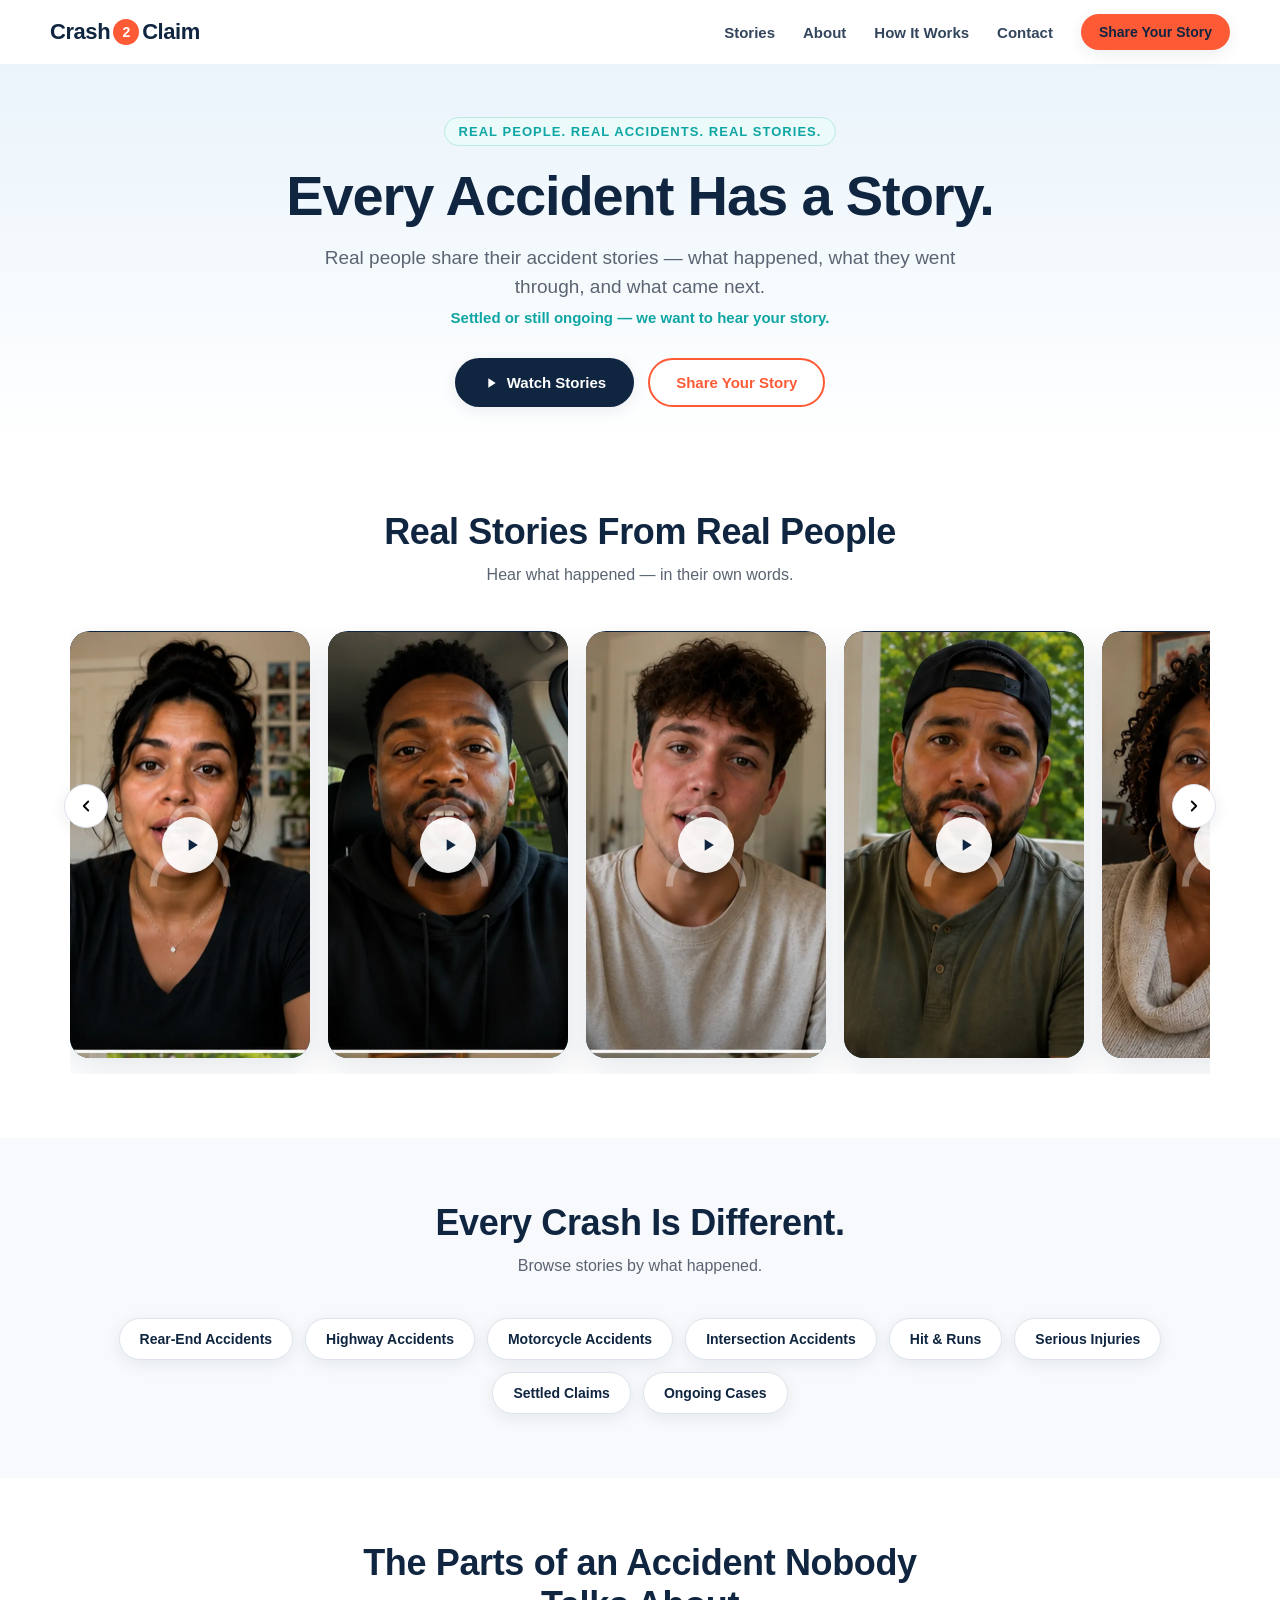
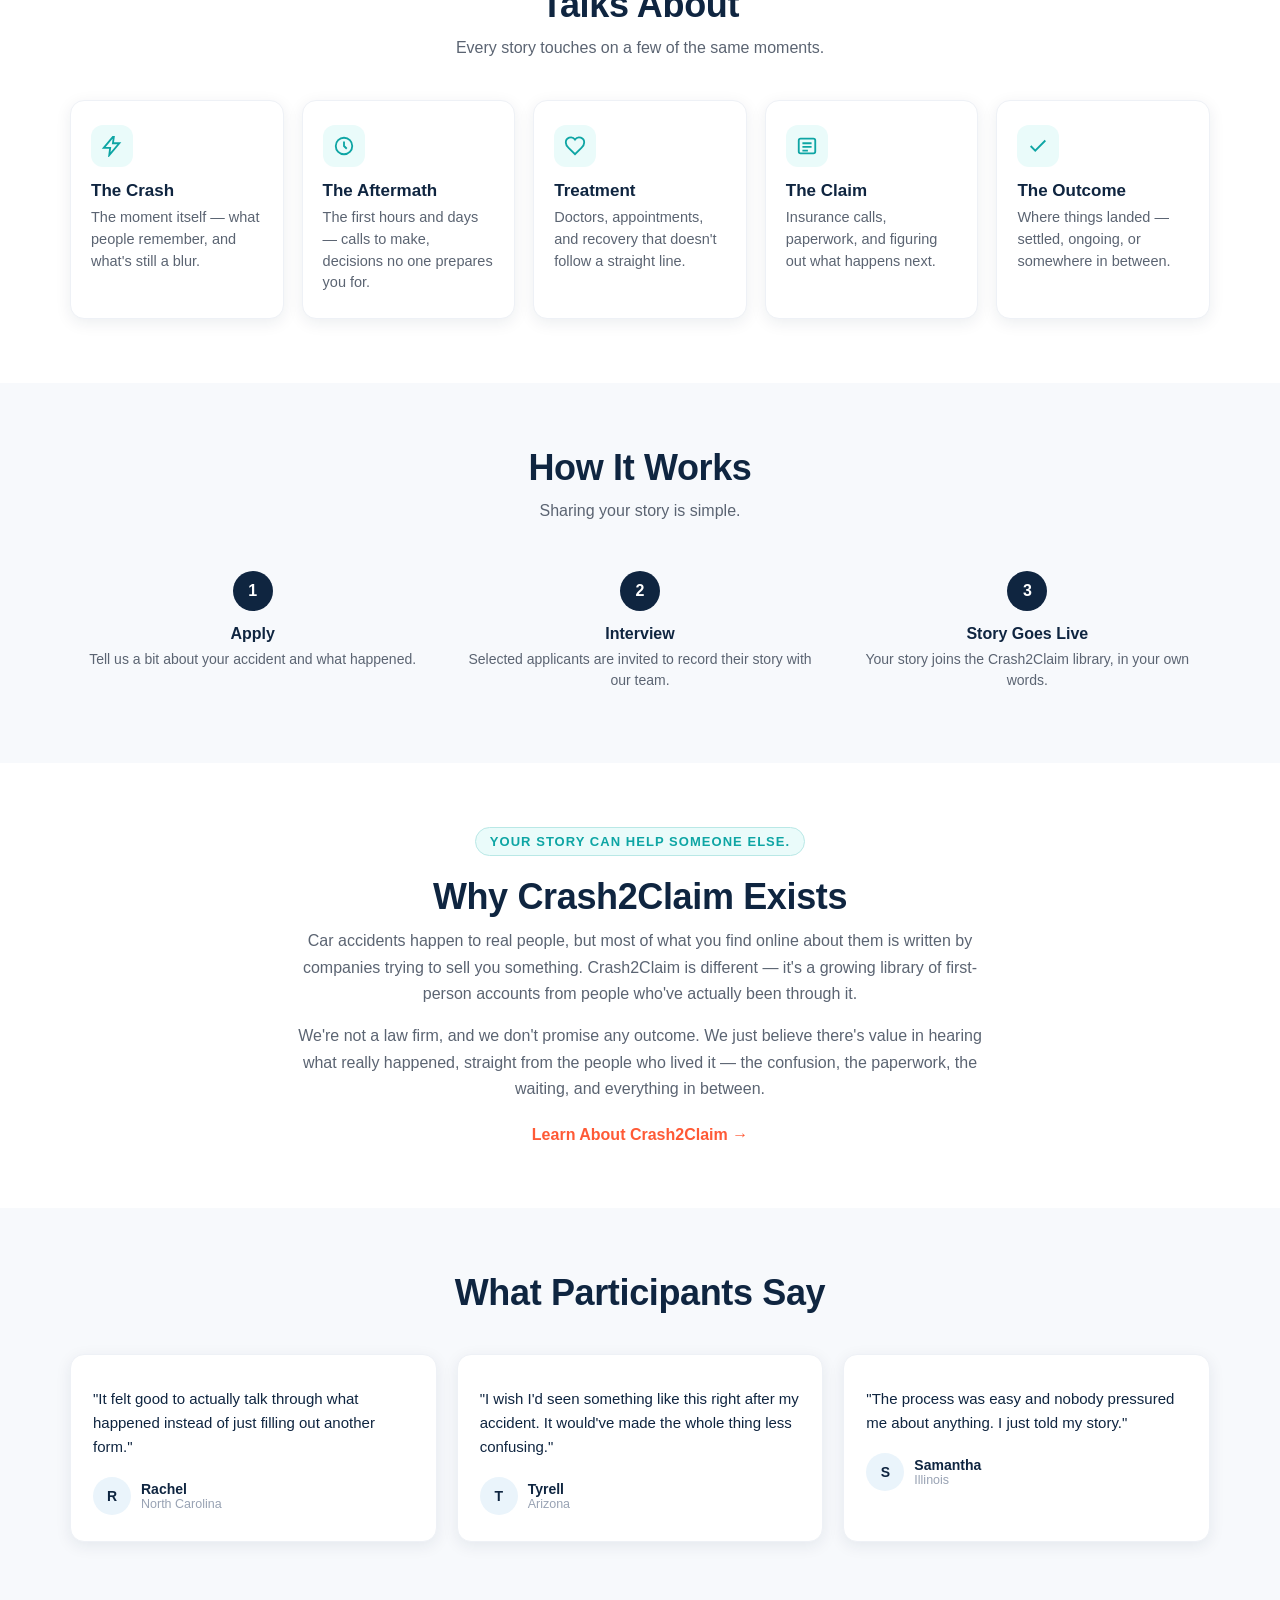
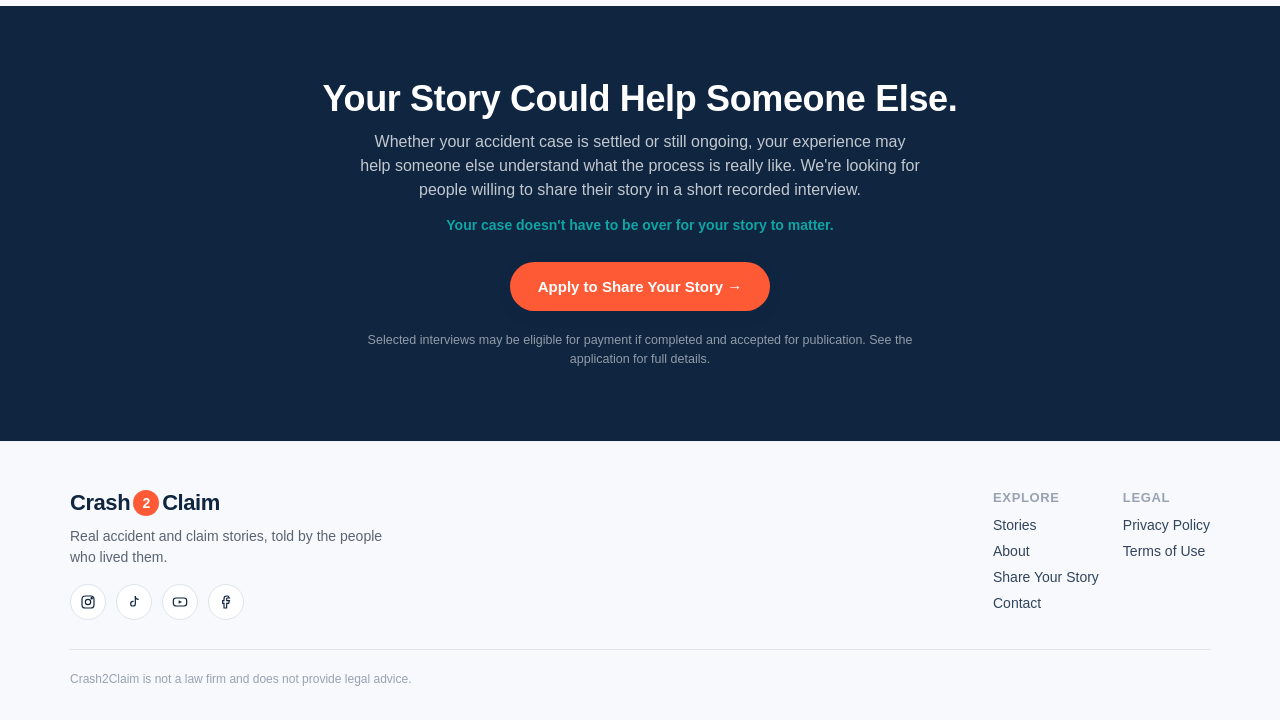
==== commit a70601d4: "Update final homepage" ====
--- a/index.html
+++ b/index.html
@@ -75,7 +75,7 @@
   <!-- ===========================================================
        FEATURED STORIES
        =========================================================== -->
-  <section class="hp-section" id="stories">
+  <section class="hp-section hp-section-navy" id="stories">
     <div class="hp-container">
       <div class="hp-section-head">
         <h2 class="hp-section-title">Real Stories From Real People</h2>
@@ -90,21 +90,20 @@
         <div class="hp-carousel" id="hpCarousel" role="list" aria-label="Featured participant stories (sample placeholder content)">
           <!-- All 6 cards below are SAMPLE / PLACEHOLDER content only.
                No real participant footage, names, or outcomes are
-               represented — visible card text reads "Sample Interview /
-               Not an actual participant" rather than a fake name/state/
-               story, so nothing here implies these are real Crash2Claim
-               participants. data-name/data-state/data-descriptor are
-               inert placeholder architecture (not rendered) for later
-               real-data wiring. The visual thumbnail area is still a
-               generic gradient + person-outline icon, NOT a photo —
-               see sample_interview_visual note in styles-home.css for
-               why photorealistic sample imagery was not added here.
-               Swap data-video-url to a real hosted video URL (and the
-               thumbnail to a real poster image) and this markup
-               requires no other changes to go live. -->
-          <button type="button" class="hp-story-card" role="listitem"
+               represented. Per explicit user decision, no visible
+               on-card disclosure text/badge is rendered (removed in
+               the visual-redesign round); the modal opened by
+               home.js's initStoryModal() still discloses "Sample
+               Interview / Not an actual participant" the moment a
+               card is clicked, so the honesty check happens at the
+               point of interaction rather than the point of display.
+               data-name/data-state/data-descriptor are inert
+               placeholder architecture (not rendered) for later
+               real-data wiring. Swap data-video-url to a real hosted
+               video URL (and the photo to real footage/poster) and
+               this markup requires no other changes to go live. -->
+          <button type="button" class="hp-story-card" role="listitem" aria-label="Play interview video"
             data-name="Melissa" data-state="Florida" data-descriptor="Rear-end collision" data-video-url="">
-            <span class="hp-story-sample-tag">Sample</span>
             <span class="hp-story-card-avatar" aria-hidden="true">
               <svg viewBox="0 0 24 24" fill="none" stroke="currentColor" stroke-width="1.5"><circle cx="12" cy="8" r="4"></circle><path d="M4 21c0-4.4 3.6-8 8-8s8 3.6 8 8"></path></svg>
             </span>
@@ -113,15 +112,10 @@
             <span class="hp-story-play" aria-hidden="true">
               <svg viewBox="0 0 24 24" fill="currentColor"><path d="M8 5v14l11-7z"></path></svg>
             </span>
-            <span class="hp-story-card-info">
-              <span class="hp-story-name">Sample Interview</span>
-              <span class="hp-story-meta">Not an actual participant</span>
-            </span>
-          </button>
-
-          <button type="button" class="hp-story-card" role="listitem"
+          </button>
+
+          <button type="button" class="hp-story-card" role="listitem" aria-label="Play interview video"
             data-name="Jonathan" data-state="New York" data-descriptor="Intersection accident" data-video-url="">
-            <span class="hp-story-sample-tag">Sample</span>
             <span class="hp-story-card-avatar" aria-hidden="true">
               <svg viewBox="0 0 24 24" fill="none" stroke="currentColor" stroke-width="1.5"><circle cx="12" cy="8" r="4"></circle><path d="M4 21c0-4.4 3.6-8 8-8s8 3.6 8 8"></path></svg>
             </span>
@@ -130,15 +124,10 @@
             <span class="hp-story-play" aria-hidden="true">
               <svg viewBox="0 0 24 24" fill="currentColor"><path d="M8 5v14l11-7z"></path></svg>
             </span>
-            <span class="hp-story-card-info">
-              <span class="hp-story-name">Sample Interview</span>
-              <span class="hp-story-meta">Not an actual participant</span>
-            </span>
-          </button>
-
-          <button type="button" class="hp-story-card" role="listitem"
+          </button>
+
+          <button type="button" class="hp-story-card" role="listitem" aria-label="Play interview video"
             data-name="Ashley" data-state="Georgia" data-descriptor="Highway collision" data-video-url="">
-            <span class="hp-story-sample-tag">Sample</span>
             <span class="hp-story-card-avatar" aria-hidden="true">
               <svg viewBox="0 0 24 24" fill="none" stroke="currentColor" stroke-width="1.5"><circle cx="12" cy="8" r="4"></circle><path d="M4 21c0-4.4 3.6-8 8-8s8 3.6 8 8"></path></svg>
             </span>
@@ -147,15 +136,10 @@
             <span class="hp-story-play" aria-hidden="true">
               <svg viewBox="0 0 24 24" fill="currentColor"><path d="M8 5v14l11-7z"></path></svg>
             </span>
-            <span class="hp-story-card-info">
-              <span class="hp-story-name">Sample Interview</span>
-              <span class="hp-story-meta">Not an actual participant</span>
-            </span>
-          </button>
-
-          <button type="button" class="hp-story-card" role="listitem"
+          </button>
+
+          <button type="button" class="hp-story-card" role="listitem" aria-label="Play interview video"
             data-name="Marcus" data-state="Texas" data-descriptor="Hit and run" data-video-url="">
-            <span class="hp-story-sample-tag">Sample</span>
             <span class="hp-story-card-avatar" aria-hidden="true">
               <svg viewBox="0 0 24 24" fill="none" stroke="currentColor" stroke-width="1.5"><circle cx="12" cy="8" r="4"></circle><path d="M4 21c0-4.4 3.6-8 8-8s8 3.6 8 8"></path></svg>
             </span>
@@ -164,15 +148,10 @@
             <span class="hp-story-play" aria-hidden="true">
               <svg viewBox="0 0 24 24" fill="currentColor"><path d="M8 5v14l11-7z"></path></svg>
             </span>
-            <span class="hp-story-card-info">
-              <span class="hp-story-name">Sample Interview</span>
-              <span class="hp-story-meta">Not an actual participant</span>
-            </span>
-          </button>
-
-          <button type="button" class="hp-story-card" role="listitem"
+          </button>
+
+          <button type="button" class="hp-story-card" role="listitem" aria-label="Play interview video"
             data-name="Priya" data-state="California" data-descriptor="Motorcycle accident" data-video-url="">
-            <span class="hp-story-sample-tag">Sample</span>
             <span class="hp-story-card-avatar" aria-hidden="true">
               <svg viewBox="0 0 24 24" fill="none" stroke="currentColor" stroke-width="1.5"><circle cx="12" cy="8" r="4"></circle><path d="M4 21c0-4.4 3.6-8 8-8s8 3.6 8 8"></path></svg>
             </span>
@@ -181,15 +160,10 @@
             <span class="hp-story-play" aria-hidden="true">
               <svg viewBox="0 0 24 24" fill="currentColor"><path d="M8 5v14l11-7z"></path></svg>
             </span>
-            <span class="hp-story-card-info">
-              <span class="hp-story-name">Sample Interview</span>
-              <span class="hp-story-meta">Not an actual participant</span>
-            </span>
-          </button>
-
-          <button type="button" class="hp-story-card" role="listitem"
+          </button>
+
+          <button type="button" class="hp-story-card" role="listitem" aria-label="Play interview video"
             data-name="Daniel" data-state="Ohio" data-descriptor="Serious injury, ongoing case" data-video-url="">
-            <span class="hp-story-sample-tag">Sample</span>
             <span class="hp-story-card-avatar" aria-hidden="true">
               <svg viewBox="0 0 24 24" fill="none" stroke="currentColor" stroke-width="1.5"><circle cx="12" cy="8" r="4"></circle><path d="M4 21c0-4.4 3.6-8 8-8s8 3.6 8 8"></path></svg>
             </span>
@@ -197,10 +171,6 @@
             <img class="hp-story-card-photo sample_interview_visual" src="/images/interviews/interview-sample-06.webp" alt="" aria-hidden="true" loading="lazy" onerror="this.style.display='none'">
             <span class="hp-story-play" aria-hidden="true">
               <svg viewBox="0 0 24 24" fill="currentColor"><path d="M8 5v14l11-7z"></path></svg>
-            </span>
-            <span class="hp-story-card-info">
-              <span class="hp-story-name">Sample Interview</span>
-              <span class="hp-story-meta">Not an actual participant</span>
             </span>
           </button>
         </div>
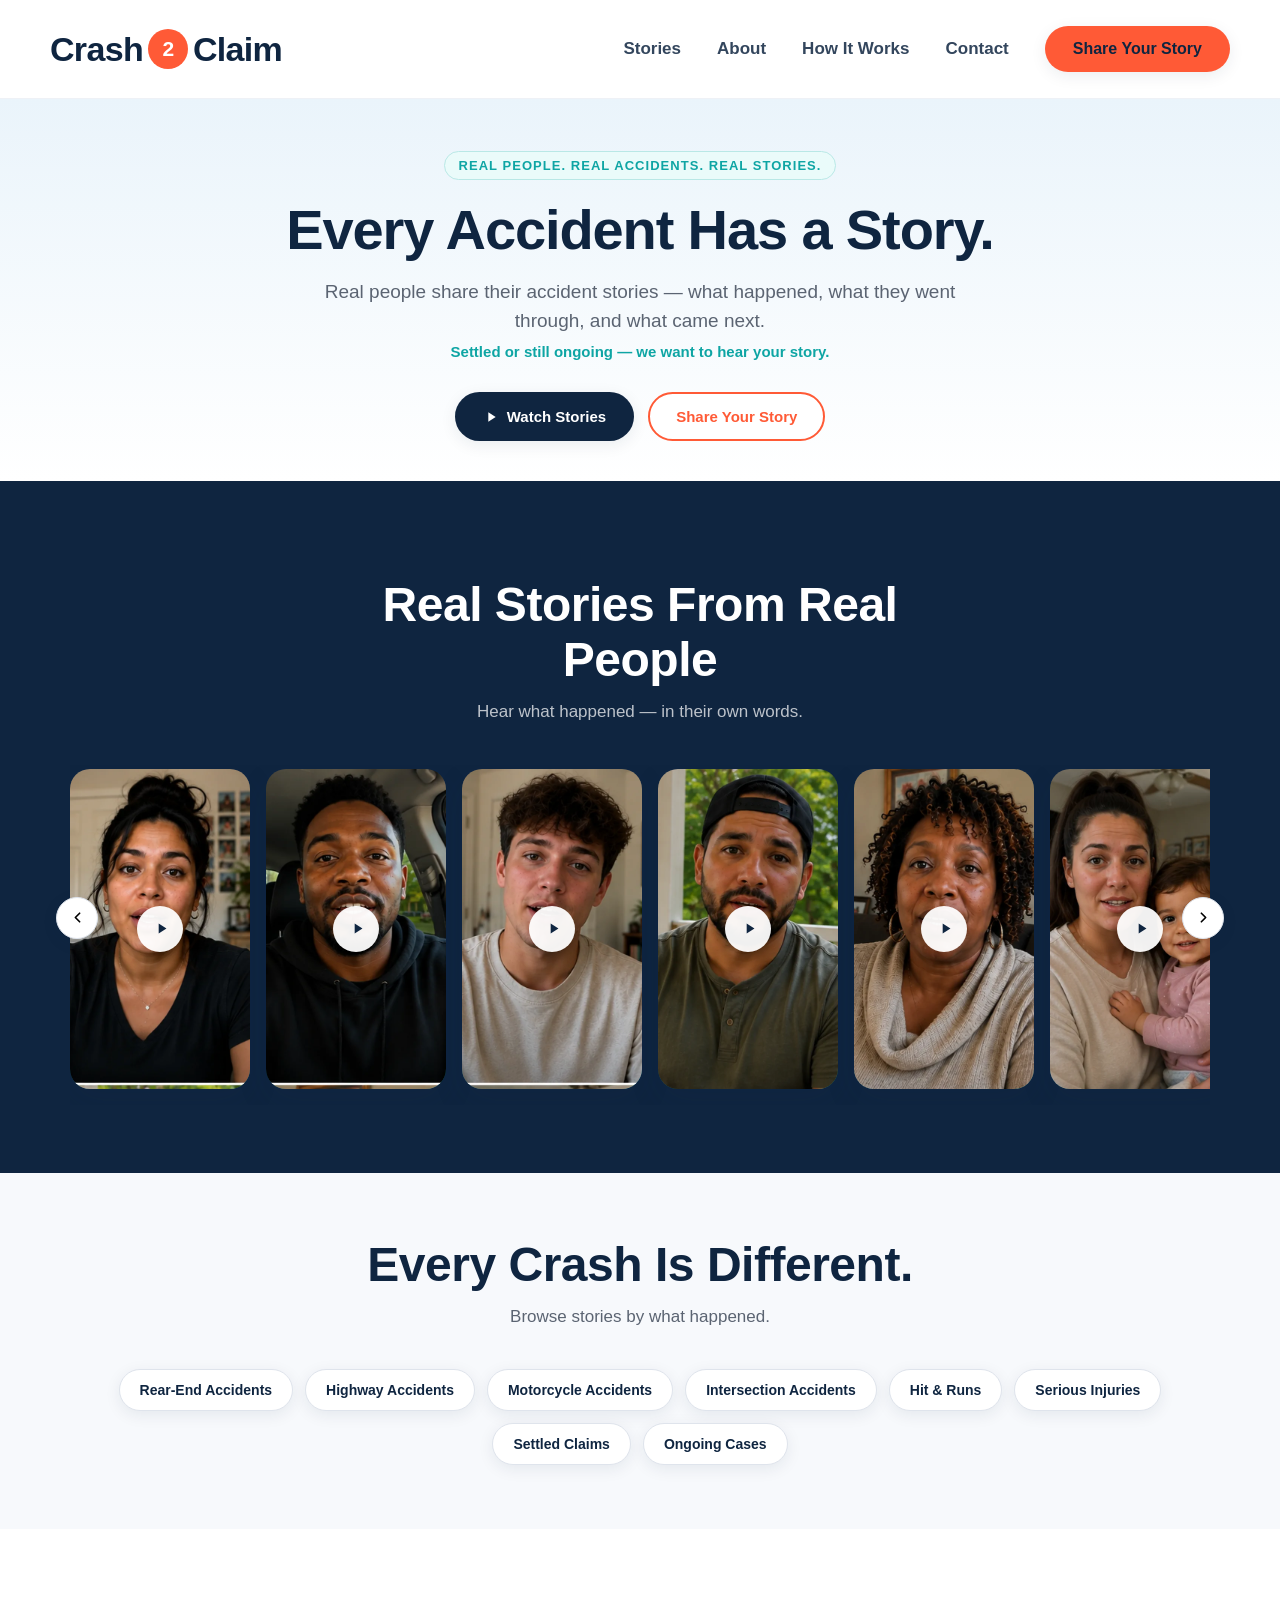
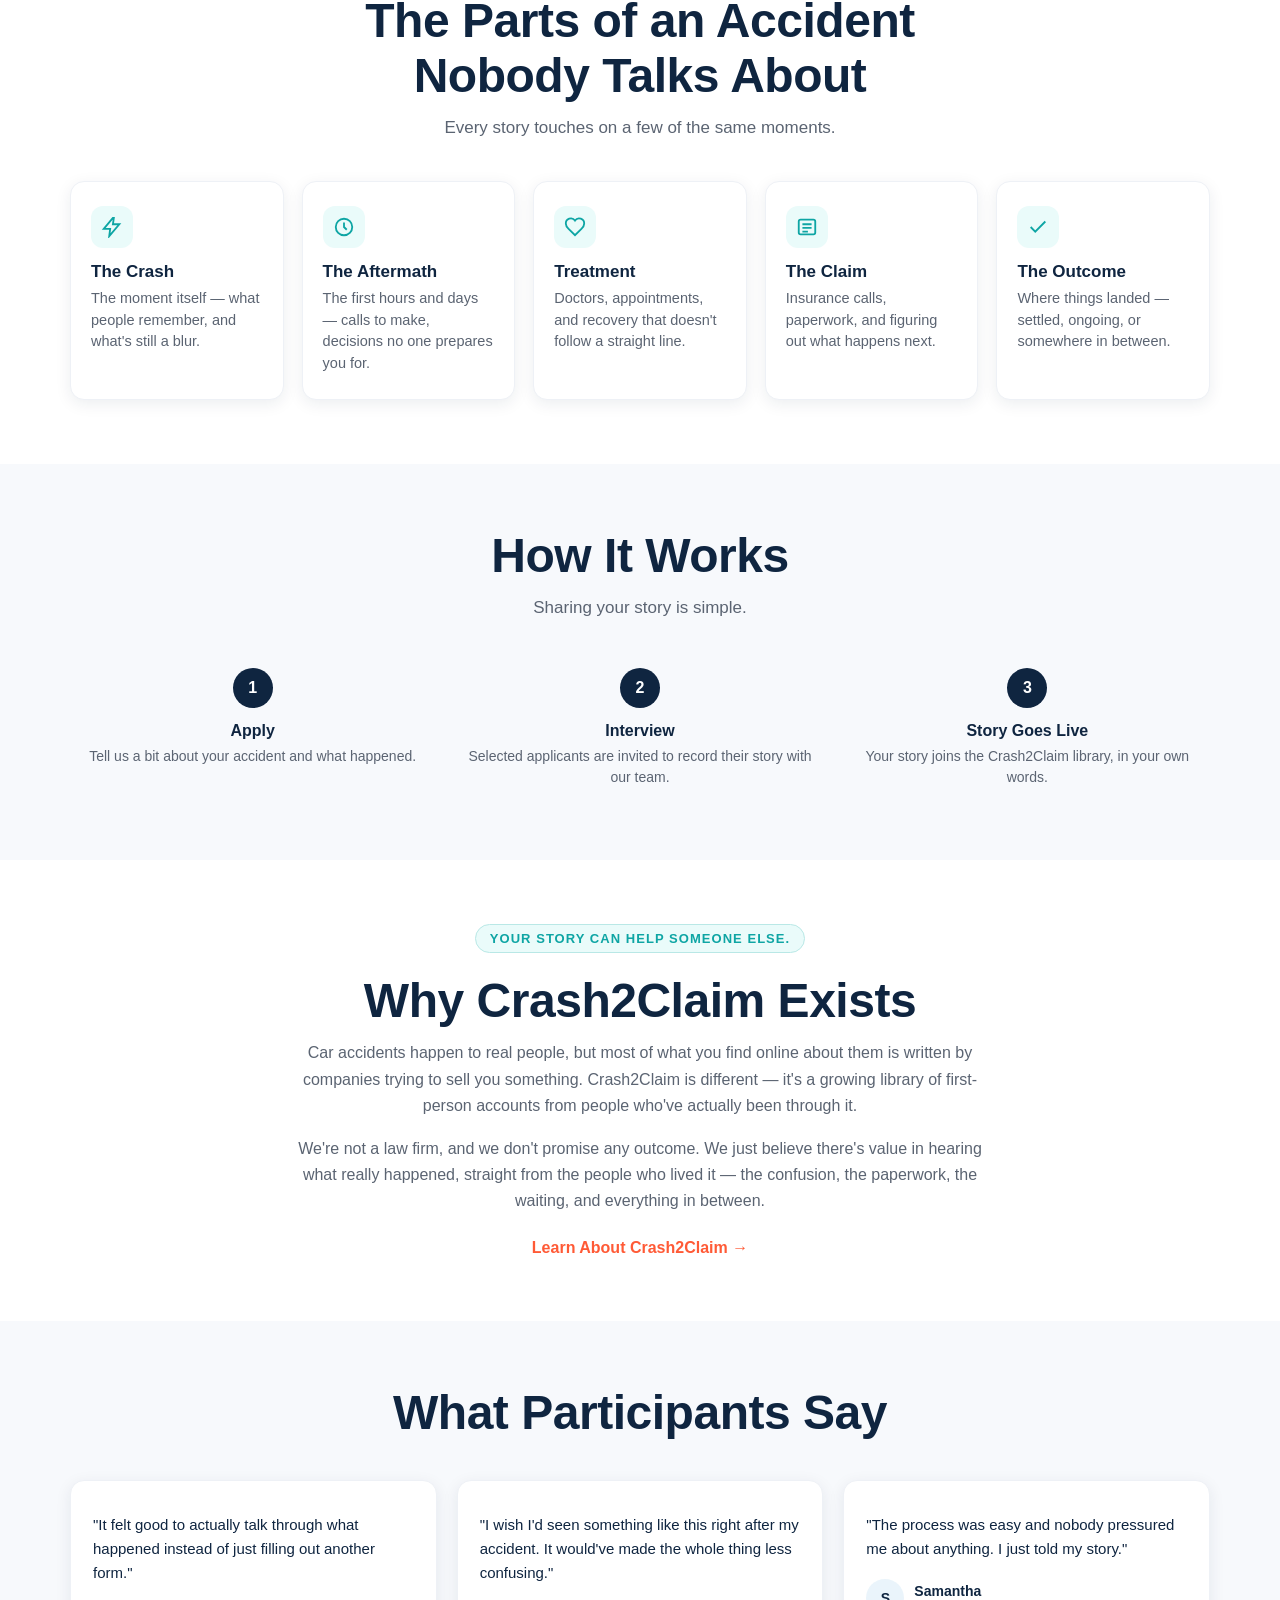
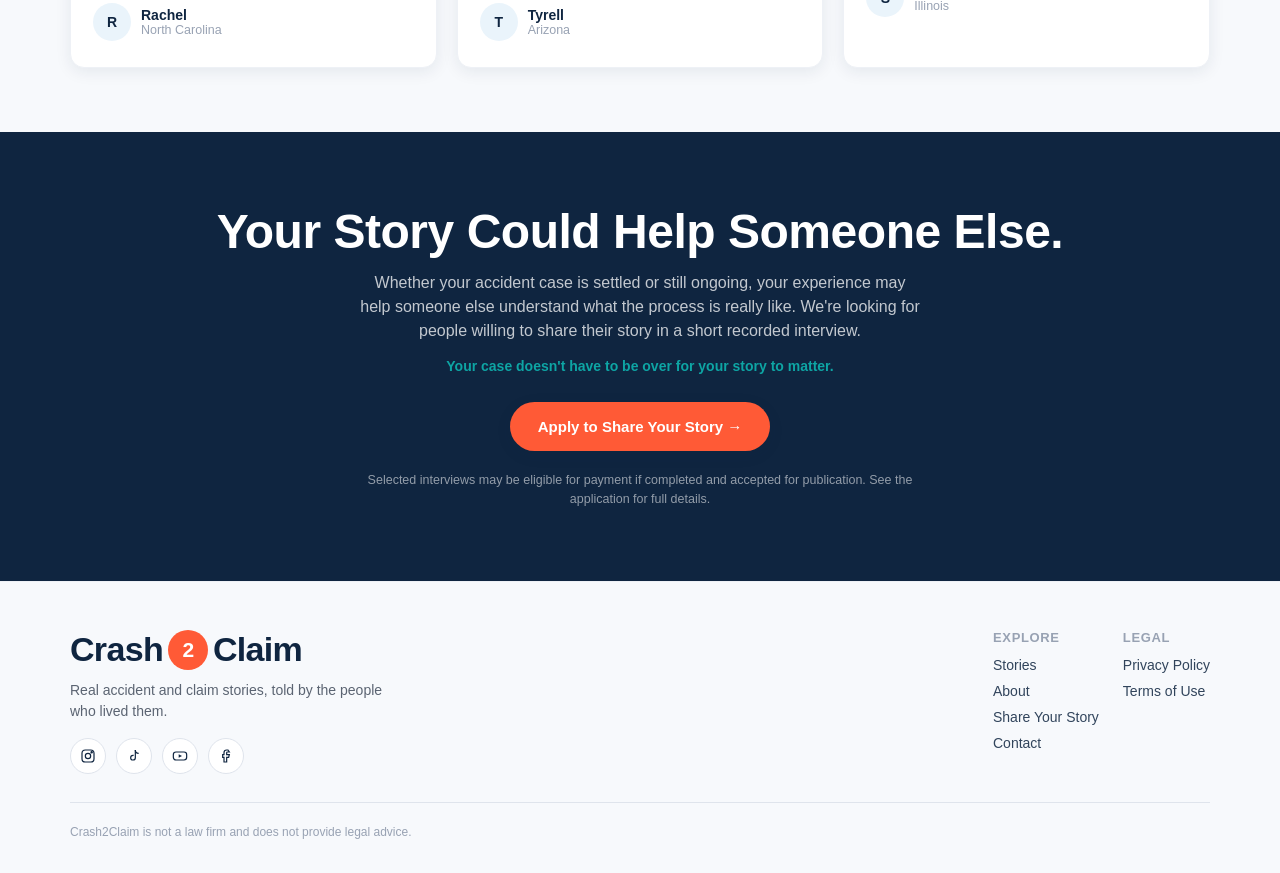
==== commit 1b0d01a7: "Update index.html" ====
--- a/index.html
+++ b/index.html
@@ -88,7 +88,7 @@
         </button>
 
         <div class="hp-carousel" id="hpCarousel" role="list" aria-label="Featured participant stories (sample placeholder content)">
-          <!-- All 6 cards below are SAMPLE / PLACEHOLDER content only.
+          <!-- All 8 cards below are SAMPLE / PLACEHOLDER content only.
                No real participant footage, names, or outcomes are
                represented. Per explicit user decision, no visible
                on-card disclosure text/badge is rendered (removed in
@@ -169,6 +169,30 @@
             </span>
             <!-- sample_interview_visual — target: Man, late 50s/early 60s. Temporary synthetic/placeholder photo, NOT a real Crash2Claim participant. Falls back to the silhouette above via onerror if the file below has not been uploaded yet. -->
             <img class="hp-story-card-photo sample_interview_visual" src="/images/interviews/interview-sample-06.webp" alt="" aria-hidden="true" loading="lazy" onerror="this.style.display='none'">
+            <span class="hp-story-play" aria-hidden="true">
+              <svg viewBox="0 0 24 24" fill="currentColor"><path d="M8 5v14l11-7z"></path></svg>
+            </span>
+          </button>
+
+          <button type="button" class="hp-story-card" role="listitem" aria-label="Play interview video"
+            data-name="" data-state="" data-descriptor="" data-video-url="">
+            <span class="hp-story-card-avatar" aria-hidden="true">
+              <svg viewBox="0 0 24 24" fill="none" stroke="currentColor" stroke-width="1.5"><circle cx="12" cy="8" r="4"></circle><path d="M4 21c0-4.4 3.6-8 8-8s8 3.6 8 8"></path></svg>
+            </span>
+            <!-- sample_interview_visual — target: Woman, seated indoors. Temporary synthetic/placeholder photo, NOT a real Crash2Claim participant. Falls back to the silhouette above via onerror if the file below has not been uploaded yet. -->
+            <img class="hp-story-card-photo sample_interview_visual" src="/images/interviews/interview-sample-07.webp" alt="" aria-hidden="true" loading="lazy" onerror="this.style.display='none'">
+            <span class="hp-story-play" aria-hidden="true">
+              <svg viewBox="0 0 24 24" fill="currentColor"><path d="M8 5v14l11-7z"></path></svg>
+            </span>
+          </button>
+
+          <button type="button" class="hp-story-card" role="listitem" aria-label="Play interview video"
+            data-name="" data-state="" data-descriptor="" data-video-url="">
+            <span class="hp-story-card-avatar" aria-hidden="true">
+              <svg viewBox="0 0 24 24" fill="none" stroke="currentColor" stroke-width="1.5"><circle cx="12" cy="8" r="4"></circle><path d="M4 21c0-4.4 3.6-8 8-8s8 3.6 8 8"></path></svg>
+            </span>
+            <!-- sample_interview_visual — target: Man, seated on porch. Temporary synthetic/placeholder photo, NOT a real Crash2Claim participant. Falls back to the silhouette above via onerror if the file below has not been uploaded yet. -->
+            <img class="hp-story-card-photo sample_interview_visual" src="/images/interviews/interview-sample-08.webp" alt="" aria-hidden="true" loading="lazy" onerror="this.style.display='none'">
             <span class="hp-story-play" aria-hidden="true">
               <svg viewBox="0 0 24 24" fill="currentColor"><path d="M8 5v14l11-7z"></path></svg>
             </span>
--- a/styles-home.css
+++ b/styles-home.css
@@ -105,14 +105,17 @@
   display: flex;
   align-items: center;
   justify-content: space-between;
-  padding: 14px 0;
-}
-
+  padding: 26px 0;
+}
+
+/* Logo scaled up substantially (22px -> 34px) and header padding
+   doubled (14px -> 26px vertical) per the visual-redesign reference —
+   the previous header read as too small/compressed. */
 .hp-wordmark {
   display: inline-flex;
   align-items: center;
-  gap: 2px;
-  font-size: 22px;
+  gap: 3px;
+  font-size: 34px;
   font-weight: 800;
   letter-spacing: -0.02em;
   color: var(--navy);
@@ -124,25 +127,25 @@
   display: inline-flex;
   align-items: center;
   justify-content: center;
-  width: 26px;
-  height: 26px;
+  width: 40px;
+  height: 40px;
   border-radius: 50%;
   background: var(--coral);
   color: var(--white);
-  font-size: 14px;
+  font-size: 21px;
   font-weight: 800;
-  margin: 0 1px;
+  margin: 0 2px;
 }
 
 .hp-nav-links {
   display: flex;
   align-items: center;
-  gap: 28px;
+  gap: 36px;
 }
 
 .hp-nav-link {
-  font-size: 15px;
-  font-weight: 600;
+  font-size: 17px;
+  font-weight: 700;
   color: var(--navy);
   text-decoration: none;
   opacity: 0.85;
@@ -159,8 +162,8 @@
   background: var(--coral);
   color: var(--white);
   font-weight: 700;
-  font-size: 14px;
-  padding: 10px 18px;
+  font-size: 16px;
+  padding: 14px 28px;
   border-radius: 999px;
   text-decoration: none;
   box-shadow: var(--shadow-soft);
@@ -336,20 +339,47 @@
 .hp-section-alt {
   background: var(--gray-50);
 }
+
+/* Dark navy band for the "Real Stories From Real People" carousel
+   section. Reuses the same navy background + white heading +
+   rgba(255,255,255,.7-ish) subtext pattern already established by
+   .hp-cta-band further down this file, so this isn't a new color
+   introduced to the design system. Section padding is left at the
+   standard .hp-section 64px 0 (no extra bottom padding added) so the
+   navy band hugs the heading + carousel and ends right after it,
+   rather than leaving empty navy space beneath the cards. */
+/* Top padding increased (64px -> 96px) for the more generous band the
+   reference shows above the heading; bottom padding stays close to
+   the original 64px specifically so the band still ends shortly
+   after the carousel with no oversized empty navy area beneath it. */
+.hp-section-navy {
+  background: var(--navy);
+  padding: 96px 0 68px;
+}
+.hp-section-navy .hp-section-title {
+  color: var(--white);
+}
+.hp-section-navy .hp-section-sub {
+  color: rgba(255, 255, 255, 0.72);
+}
+.hp-section-navy .hp-swipe-hint {
+  color: rgba(255, 255, 255, 0.5);
+}
+
 .hp-section-head {
   text-align: center;
   max-width: 640px;
   margin: 0 auto 40px;
 }
 .hp-section-title {
-  font-size: clamp(26px, 3.4vw, 36px);
+  font-size: clamp(30px, 4.2vw, 48px);
   font-weight: 800;
   letter-spacing: -0.01em;
   color: var(--navy);
-  margin: 0 0 10px;
+  margin: 0 0 12px;
 }
 .hp-section-sub {
-  font-size: 16px;
+  font-size: 17px;
   color: var(--gray-600);
   margin: 0;
   line-height: 1.5;
@@ -364,7 +394,7 @@
 
 .hp-carousel {
   display: flex;
-  gap: 18px;
+  gap: 16px;
   overflow-x: auto;
   scroll-snap-type: x mandatory;
   padding: 4px 4px 16px;
@@ -379,10 +409,18 @@
   border-radius: 8px;
 }
 
+/* Desktop card width (180px) is sized so ~6 compact portrait cards
+   read across the container width, per the visual-redesign
+   reference — still well under the original 240px "oversized"
+   cards. aspect-ratio 9/16 keeps height scaling proportionally.
+   Mobile is intentionally NOT the old 78vw/max-300px rule (that
+   read as oversized on phones); it now uses a viewport-relative
+   width tuned so ~2 cards plus a peek of the next one are visible,
+   signalling that the row scrolls. */
 .hp-story-card {
   scroll-snap-align: start;
   flex: none;
-  width: 240px;
+  width: 180px;
   aspect-ratio: 9 / 16;
   border-radius: var(--radius-lg);
   position: relative;
@@ -396,27 +434,29 @@
 }
 @media (max-width: 640px) {
   .hp-story-card {
-    width: 78vw;
-    max-width: 300px;
+    width: 42vw;
+    min-width: 130px;
+    max-width: 170px;
   }
 }
 
-/* sample_interview_visual placeholder note:
-   This generic gradient + person-outline icon is the placeholder
-   visual for each story card. It was NOT upgraded to photorealistic
-   "sample interview" imagery of AI-generated or stock people in this
-   pass — no image-generation tool was available in this session, and
-   using real stock photography of identifiable people to depict
-   invented "accident story participants" (even clearly labeled as
-   sample content) carries its own likeness/context risk that wasn't
-   something to introduce without explicit sign-off. See the chat
-   response for what's needed to replace this responsibly. When real
-   or approved sample photos exist, swap this element (or the
-   .hp-story-card background) for an <img class="sample_interview_visual">
-   — no other markup changes should be required. */
+/* sample_interview_visual — interview image layer:
+   Each card gets an <img class="hp-story-card-photo sample_interview_visual">
+   pointing at /images/interviews/interview-sample-0N.webp, layered
+   (z-index 1) on top of the .hp-story-card-avatar silhouette
+   (z-index 0). If the file hasn't been uploaded yet, the <img>'s
+   inline onerror handler hides it, and the silhouette underneath
+   shows through automatically — no JS/markup change needed once
+   real files exist, they just need to be uploaded to that path.
+   The play button is pinned to z-index 2 so it always stays above
+   both. Per the visual-redesign round, the SAMPLE badge and bottom
+   caption bar were removed entirely (both markup and the CSS rules
+   that styled them) — the photo + play button is now the whole
+   visual treatment, matching the reference. */
 .hp-story-card-avatar {
   position: absolute;
   inset: 0;
+  z-index: 0;
   display: flex;
   align-items: center;
   justify-content: center;
@@ -428,68 +468,46 @@
   color: rgba(255, 255, 255, 0.35);
 }
 
-.hp-story-sample-tag {
+.hp-story-card-photo {
   position: absolute;
-  top: 12px;
-  left: 12px;
-  background: rgba(15, 37, 64, 0.55);
-  color: var(--white);
-  font-size: 10px;
-  font-weight: 800;
-  letter-spacing: 0.06em;
-  text-transform: uppercase;
-  padding: 4px 9px;
-  border-radius: 999px;
-  backdrop-filter: blur(2px);
+  inset: 0;
+  z-index: 1;
+  width: 100%;
+  height: 100%;
+  object-fit: cover;
+  display: block;
 }
 
 .hp-story-play {
   position: absolute;
   top: 50%;
   left: 50%;
+  z-index: 2;
   transform: translate(-50%, -50%);
-  width: 56px;
-  height: 56px;
+  width: 46px;
+  height: 46px;
   border-radius: 50%;
-  background: rgba(255, 255, 255, 0.92);
-  display: flex;
-  align-items: center;
-  justify-content: center;
-  box-shadow: 0 6px 18px rgba(0, 0, 0, 0.25);
+  background: rgba(255, 255, 255, 0.94);
+  display: flex;
+  align-items: center;
+  justify-content: center;
+  box-shadow: 0 6px 18px rgba(0, 0, 0, 0.3);
 }
 .hp-story-play svg {
-  width: 20px;
-  height: 20px;
-  color: var(--navy);
-  margin-left: 3px;
-}
-
-.hp-story-card-info {
-  position: absolute;
-  left: 0;
-  right: 0;
-  bottom: 0;
-  padding: 16px 14px;
-  background: linear-gradient(0deg, rgba(0, 0, 0, 0.65) 0%, rgba(0, 0, 0, 0) 100%);
-  color: var(--white);
-}
-.hp-story-name {
-  font-weight: 800;
-  font-size: 15px;
-  margin: 0 0 2px;
-}
-.hp-story-meta {
-  font-size: 12.5px;
-  opacity: 0.9;
-  margin: 0;
-}
-
+  width: 17px;
+  height: 17px;
+  color: var(--navy);
+  margin-left: 2px;
+}
+
+/* White circular controls positioned just outside the card edges,
+   sized to sit comfortably next to the 180px cards. */
 .hp-carousel-arrow {
   position: absolute;
-  top: 40%;
+  top: 45%;
   transform: translateY(-50%);
-  width: 44px;
-  height: 44px;
+  width: 42px;
+  height: 42px;
   border-radius: 50%;
   background: var(--white);
   border: 1px solid var(--gray-200);
@@ -500,14 +518,18 @@
   cursor: pointer;
   z-index: 5;
 }
+.hp-carousel-arrow svg {
+  width: 17px;
+  height: 17px;
+}
 .hp-carousel-arrow:hover {
   background: var(--gray-50);
 }
 .hp-carousel-arrow.prev {
-  left: -6px;
+  left: -14px;
 }
 .hp-carousel-arrow.next {
-  right: -6px;
+  right: -14px;
 }
 @media (max-width: 860px) {
   .hp-carousel-arrow {
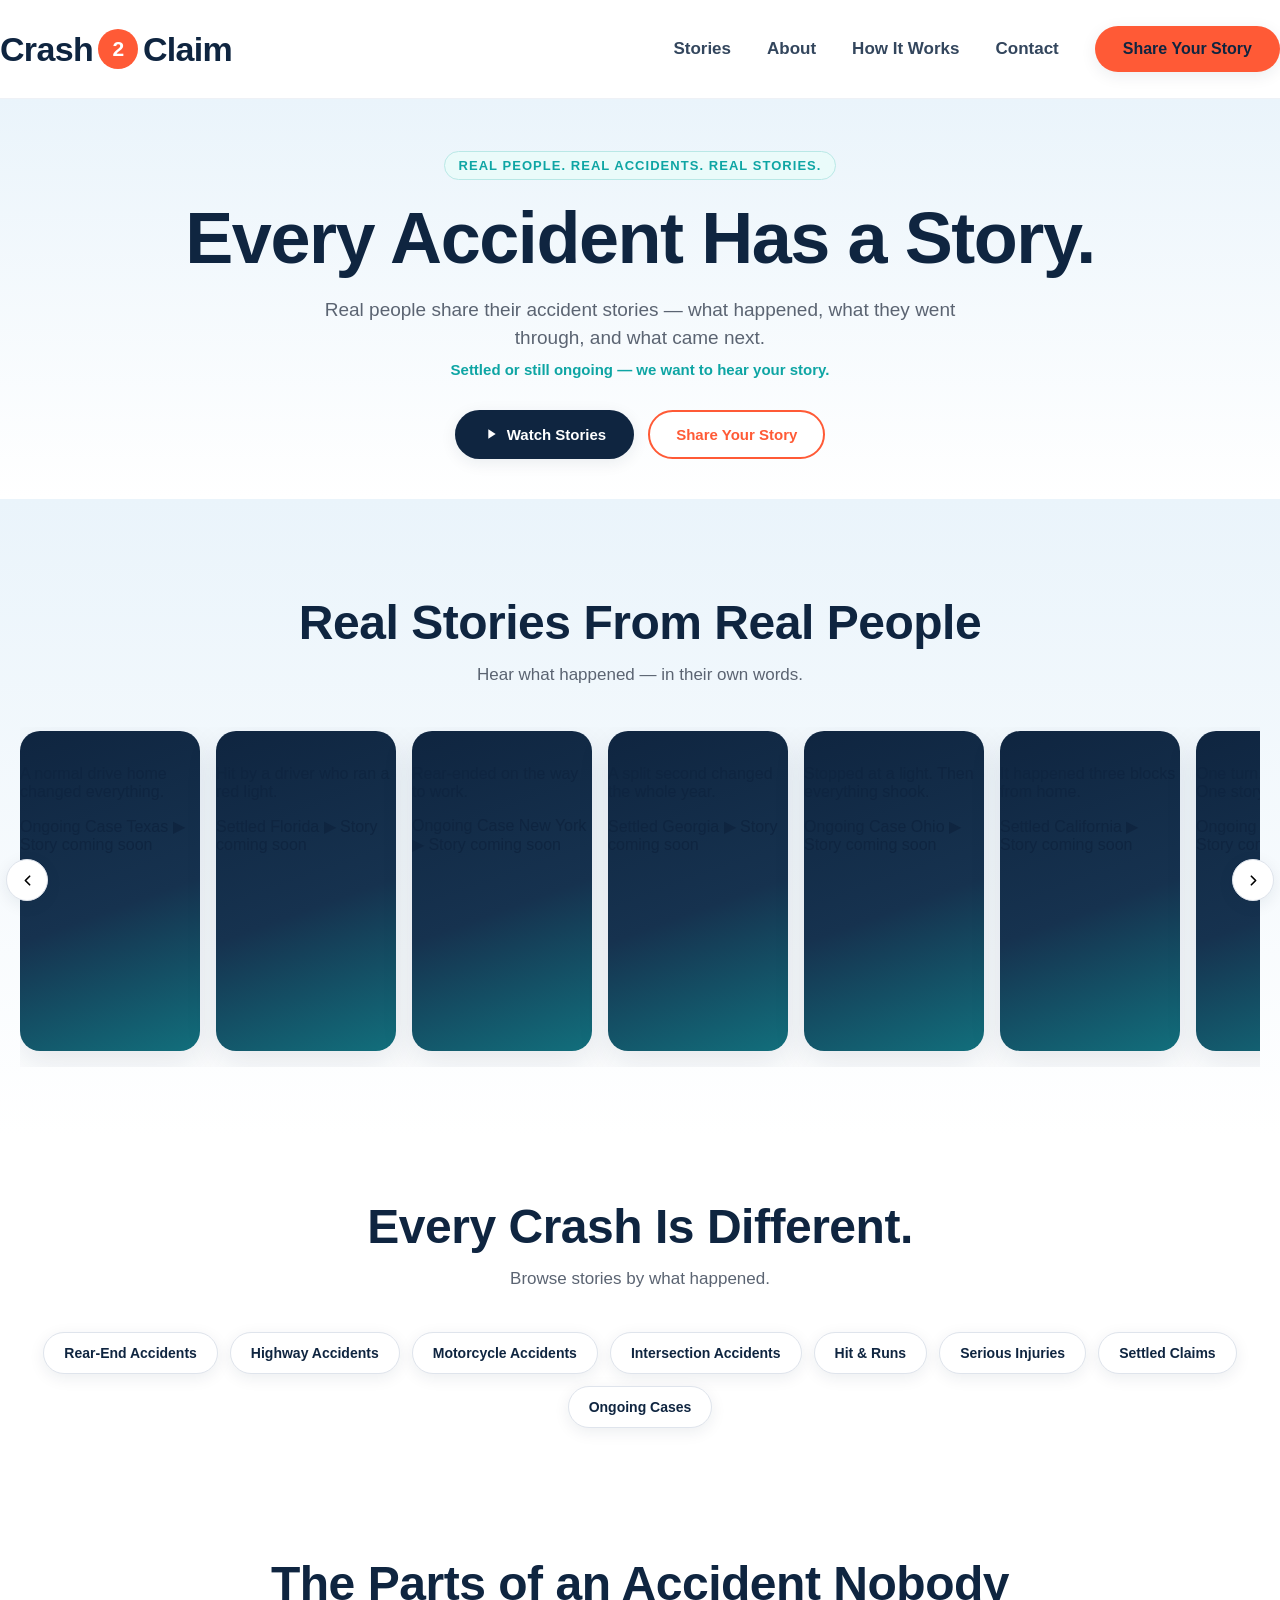
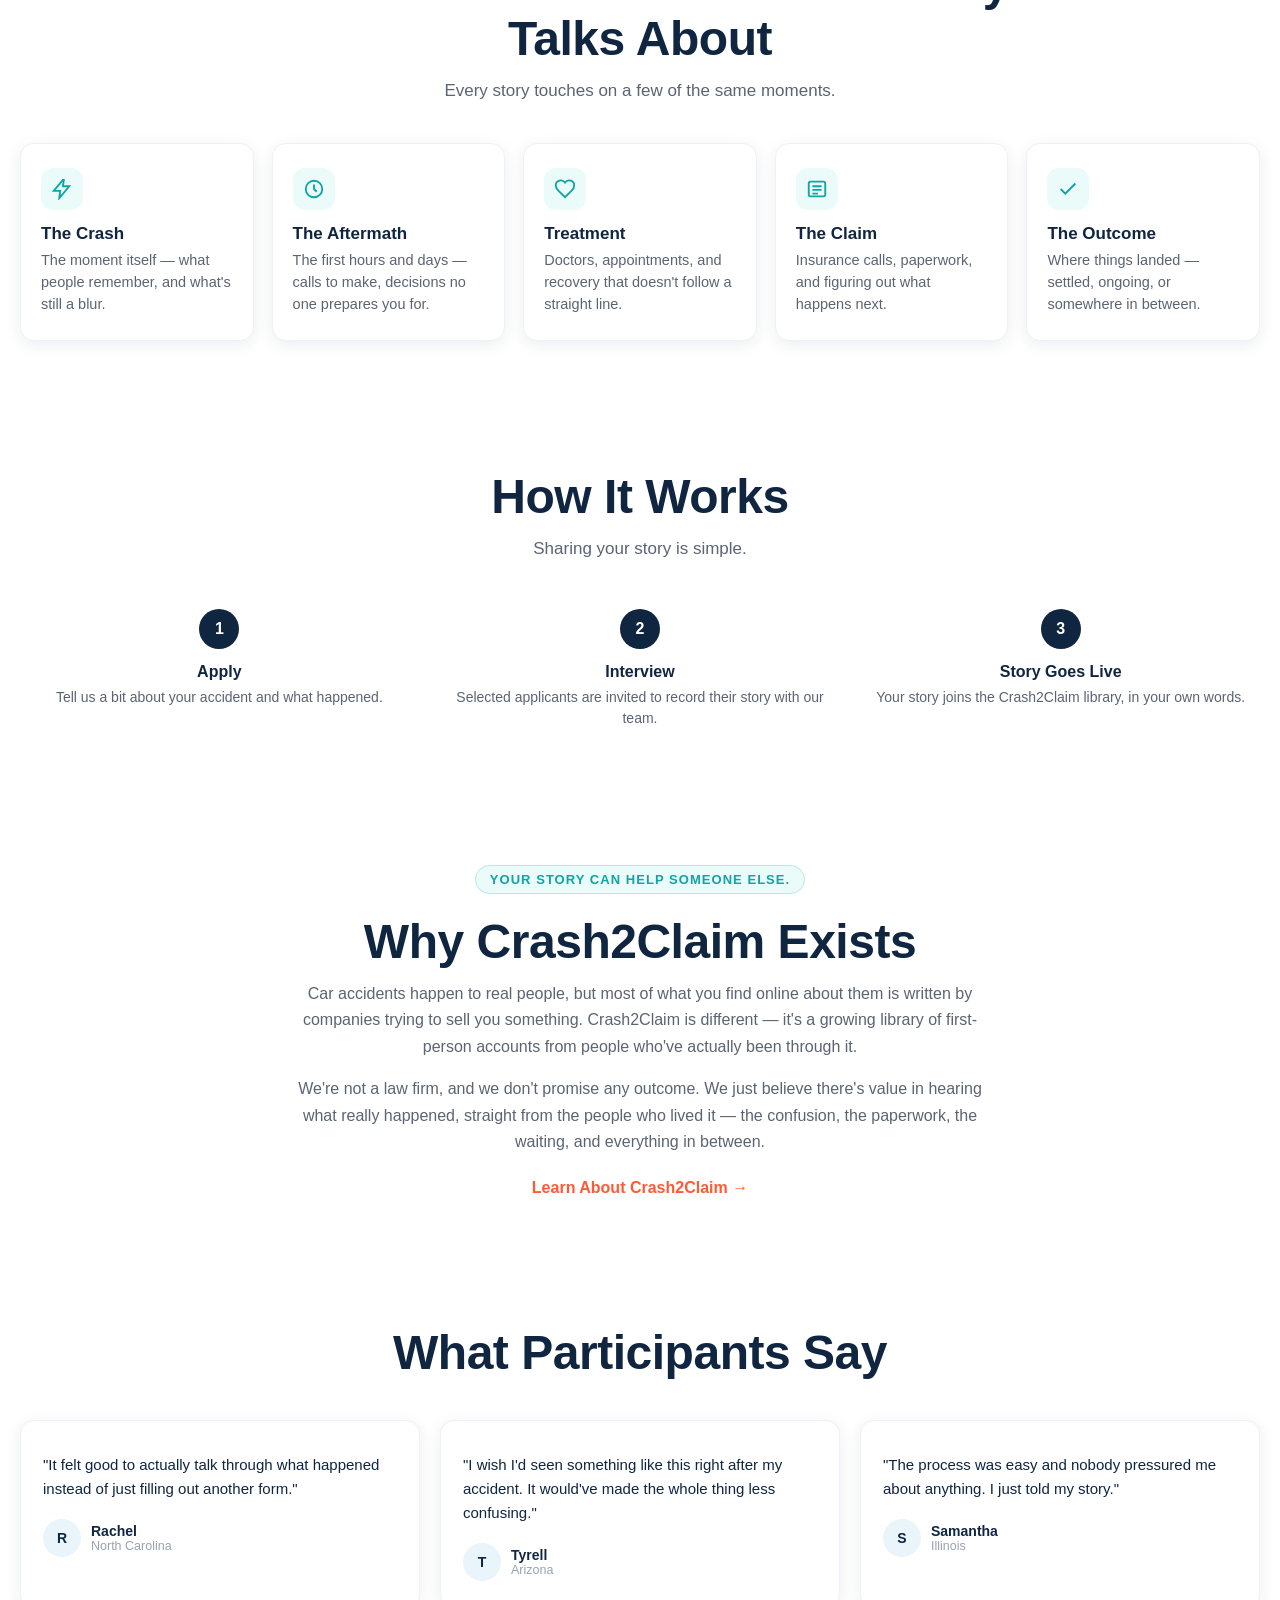
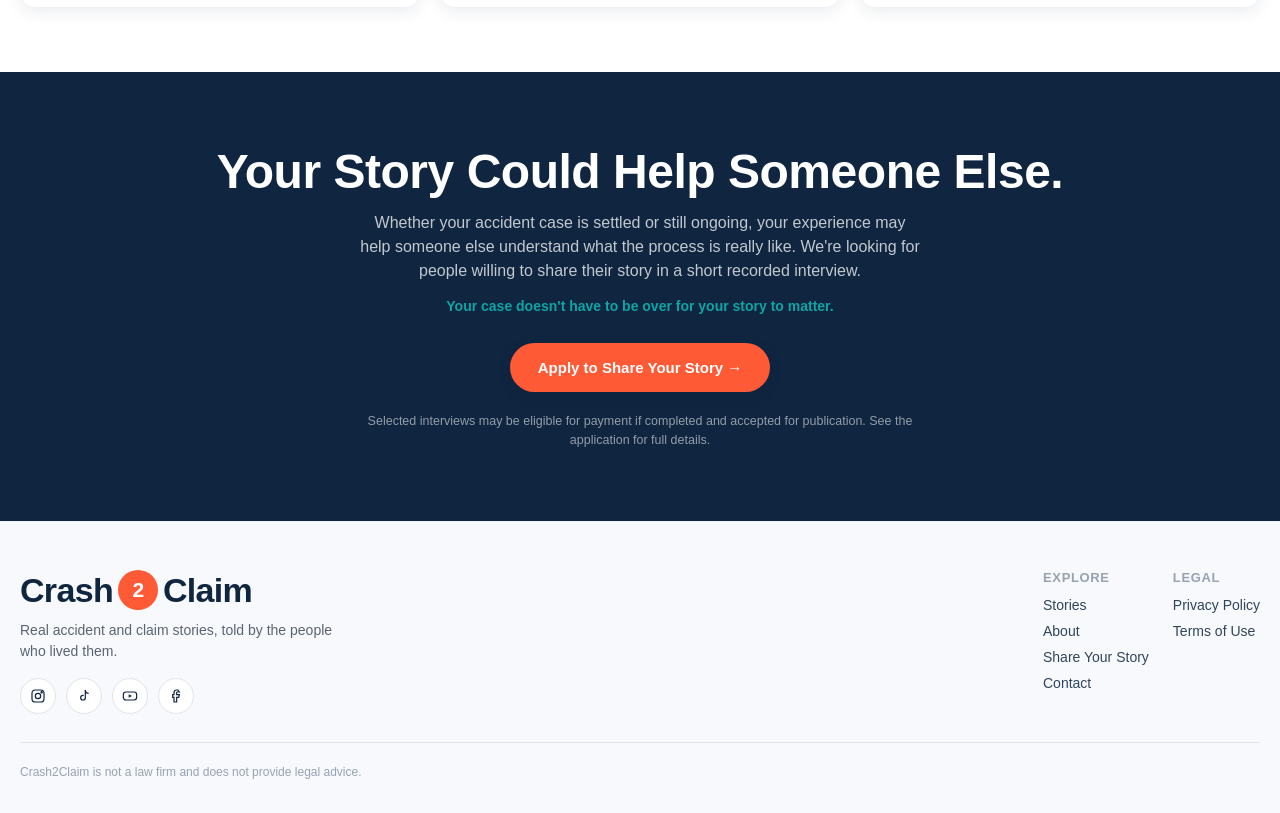
==== commit 22bec269: "Update index.html" ====
--- a/index.html
+++ b/index.html
@@ -17,7 +17,7 @@
 <meta name="twitter:title" content="Crash2Claim | Real Car Accident & Claim Stories">
 <meta name="twitter:description" content="Real people share what happened after their car accidents — from the crash and injuries to insurance, claims and what happened next.">
 
-<link rel="stylesheet" href="styles-home.css?v=20260822-1">
+<link rel="stylesheet" href="styles-home.css?v=20260907-1">
 </head>
 <body class="hp-page">
 <a class="hp-skip-link" href="#hp-main">Skip to content</a>
@@ -87,116 +87,101 @@
           <svg width="18" height="18" viewBox="0 0 24 24" fill="none" stroke="currentColor" stroke-width="2.4" stroke-linecap="round" stroke-linejoin="round"><path d="M15 18l-6-6 6-6"></path></svg>
         </button>
 
-        <div class="hp-carousel" id="hpCarousel" role="list" aria-label="Featured participant stories (sample placeholder content)">
-          <!-- All 8 cards below are SAMPLE / PLACEHOLDER content only.
-               No real participant footage, names, or outcomes are
-               represented. Per explicit user decision, no visible
-               on-card disclosure text/badge is rendered (removed in
-               the visual-redesign round); the modal opened by
-               home.js's initStoryModal() still discloses "Sample
-               Interview / Not an actual participant" the moment a
-               card is clicked, so the honesty check happens at the
-               point of interaction rather than the point of display.
-               data-name/data-state/data-descriptor are inert
-               placeholder architecture (not rendered) for later
-               real-data wiring. Swap data-video-url to a real hosted
-               video URL (and the photo to real footage/poster) and
-               this markup requires no other changes to go live. -->
-          <button type="button" class="hp-story-card" role="listitem" aria-label="Play interview video"
-            data-name="Melissa" data-state="Florida" data-descriptor="Rear-end collision" data-video-url="">
-            <span class="hp-story-card-avatar" aria-hidden="true">
-              <svg viewBox="0 0 24 24" fill="none" stroke="currentColor" stroke-width="1.5"><circle cx="12" cy="8" r="4"></circle><path d="M4 21c0-4.4 3.6-8 8-8s8 3.6 8 8"></path></svg>
-            </span>
-            <!-- sample_interview_visual — target: Woman, mid/late 20s. Temporary synthetic/placeholder photo, NOT a real Crash2Claim participant. Falls back to the silhouette above via onerror if the file below has not been uploaded yet. -->
-            <img class="hp-story-card-photo sample_interview_visual" src="/images/interviews/interview-sample-01.webp" alt="" aria-hidden="true" loading="lazy" onerror="this.style.display='none'">
-            <span class="hp-story-play" aria-hidden="true">
-              <svg viewBox="0 0 24 24" fill="currentColor"><path d="M8 5v14l11-7z"></path></svg>
-            </span>
-          </button>
-
-          <button type="button" class="hp-story-card" role="listitem" aria-label="Play interview video"
-            data-name="Jonathan" data-state="New York" data-descriptor="Intersection accident" data-video-url="">
-            <span class="hp-story-card-avatar" aria-hidden="true">
-              <svg viewBox="0 0 24 24" fill="none" stroke="currentColor" stroke-width="1.5"><circle cx="12" cy="8" r="4"></circle><path d="M4 21c0-4.4 3.6-8 8-8s8 3.6 8 8"></path></svg>
-            </span>
-            <!-- sample_interview_visual — target: Man, early/mid 20s. Temporary synthetic/placeholder photo, NOT a real Crash2Claim participant. Falls back to the silhouette above via onerror if the file below has not been uploaded yet. -->
-            <img class="hp-story-card-photo sample_interview_visual" src="/images/interviews/interview-sample-02.webp" alt="" aria-hidden="true" loading="lazy" onerror="this.style.display='none'">
-            <span class="hp-story-play" aria-hidden="true">
-              <svg viewBox="0 0 24 24" fill="currentColor"><path d="M8 5v14l11-7z"></path></svg>
-            </span>
-          </button>
-
-          <button type="button" class="hp-story-card" role="listitem" aria-label="Play interview video"
-            data-name="Ashley" data-state="Georgia" data-descriptor="Highway collision" data-video-url="">
-            <span class="hp-story-card-avatar" aria-hidden="true">
-              <svg viewBox="0 0 24 24" fill="none" stroke="currentColor" stroke-width="1.5"><circle cx="12" cy="8" r="4"></circle><path d="M4 21c0-4.4 3.6-8 8-8s8 3.6 8 8"></path></svg>
-            </span>
-            <!-- sample_interview_visual — target: Woman, early/mid 30s. Temporary synthetic/placeholder photo, NOT a real Crash2Claim participant. Falls back to the silhouette above via onerror if the file below has not been uploaded yet. -->
-            <img class="hp-story-card-photo sample_interview_visual" src="/images/interviews/interview-sample-03.webp" alt="" aria-hidden="true" loading="lazy" onerror="this.style.display='none'">
-            <span class="hp-story-play" aria-hidden="true">
-              <svg viewBox="0 0 24 24" fill="currentColor"><path d="M8 5v14l11-7z"></path></svg>
-            </span>
-          </button>
-
-          <button type="button" class="hp-story-card" role="listitem" aria-label="Play interview video"
-            data-name="Marcus" data-state="Texas" data-descriptor="Hit and run" data-video-url="">
-            <span class="hp-story-card-avatar" aria-hidden="true">
-              <svg viewBox="0 0 24 24" fill="none" stroke="currentColor" stroke-width="1.5"><circle cx="12" cy="8" r="4"></circle><path d="M4 21c0-4.4 3.6-8 8-8s8 3.6 8 8"></path></svg>
-            </span>
-            <!-- sample_interview_visual — target: Man, mid/late 30s. Temporary synthetic/placeholder photo, NOT a real Crash2Claim participant. Falls back to the silhouette above via onerror if the file below has not been uploaded yet. -->
-            <img class="hp-story-card-photo sample_interview_visual" src="/images/interviews/interview-sample-04.webp" alt="" aria-hidden="true" loading="lazy" onerror="this.style.display='none'">
-            <span class="hp-story-play" aria-hidden="true">
-              <svg viewBox="0 0 24 24" fill="currentColor"><path d="M8 5v14l11-7z"></path></svg>
-            </span>
-          </button>
-
-          <button type="button" class="hp-story-card" role="listitem" aria-label="Play interview video"
-            data-name="Priya" data-state="California" data-descriptor="Motorcycle accident" data-video-url="">
-            <span class="hp-story-card-avatar" aria-hidden="true">
-              <svg viewBox="0 0 24 24" fill="none" stroke="currentColor" stroke-width="1.5"><circle cx="12" cy="8" r="4"></circle><path d="M4 21c0-4.4 3.6-8 8-8s8 3.6 8 8"></path></svg>
-            </span>
-            <!-- sample_interview_visual — target: Woman, 40s. Temporary synthetic/placeholder photo, NOT a real Crash2Claim participant. Falls back to the silhouette above via onerror if the file below has not been uploaded yet. -->
-            <img class="hp-story-card-photo sample_interview_visual" src="/images/interviews/interview-sample-05.webp" alt="" aria-hidden="true" loading="lazy" onerror="this.style.display='none'">
-            <span class="hp-story-play" aria-hidden="true">
-              <svg viewBox="0 0 24 24" fill="currentColor"><path d="M8 5v14l11-7z"></path></svg>
-            </span>
-          </button>
-
-          <button type="button" class="hp-story-card" role="listitem" aria-label="Play interview video"
-            data-name="Daniel" data-state="Ohio" data-descriptor="Serious injury, ongoing case" data-video-url="">
-            <span class="hp-story-card-avatar" aria-hidden="true">
-              <svg viewBox="0 0 24 24" fill="none" stroke="currentColor" stroke-width="1.5"><circle cx="12" cy="8" r="4"></circle><path d="M4 21c0-4.4 3.6-8 8-8s8 3.6 8 8"></path></svg>
-            </span>
-            <!-- sample_interview_visual — target: Man, late 50s/early 60s. Temporary synthetic/placeholder photo, NOT a real Crash2Claim participant. Falls back to the silhouette above via onerror if the file below has not been uploaded yet. -->
-            <img class="hp-story-card-photo sample_interview_visual" src="/images/interviews/interview-sample-06.webp" alt="" aria-hidden="true" loading="lazy" onerror="this.style.display='none'">
-            <span class="hp-story-play" aria-hidden="true">
-              <svg viewBox="0 0 24 24" fill="currentColor"><path d="M8 5v14l11-7z"></path></svg>
-            </span>
-          </button>
-
-          <button type="button" class="hp-story-card" role="listitem" aria-label="Play interview video"
-            data-name="" data-state="" data-descriptor="" data-video-url="">
-            <span class="hp-story-card-avatar" aria-hidden="true">
-              <svg viewBox="0 0 24 24" fill="none" stroke="currentColor" stroke-width="1.5"><circle cx="12" cy="8" r="4"></circle><path d="M4 21c0-4.4 3.6-8 8-8s8 3.6 8 8"></path></svg>
-            </span>
-            <!-- sample_interview_visual — target: Woman, seated indoors. Temporary synthetic/placeholder photo, NOT a real Crash2Claim participant. Falls back to the silhouette above via onerror if the file below has not been uploaded yet. -->
-            <img class="hp-story-card-photo sample_interview_visual" src="/images/interviews/interview-sample-07.webp" alt="" aria-hidden="true" loading="lazy" onerror="this.style.display='none'">
-            <span class="hp-story-play" aria-hidden="true">
-              <svg viewBox="0 0 24 24" fill="currentColor"><path d="M8 5v14l11-7z"></path></svg>
-            </span>
-          </button>
-
-          <button type="button" class="hp-story-card" role="listitem" aria-label="Play interview video"
-            data-name="" data-state="" data-descriptor="" data-video-url="">
-            <span class="hp-story-card-avatar" aria-hidden="true">
-              <svg viewBox="0 0 24 24" fill="none" stroke="currentColor" stroke-width="1.5"><circle cx="12" cy="8" r="4"></circle><path d="M4 21c0-4.4 3.6-8 8-8s8 3.6 8 8"></path></svg>
-            </span>
-            <!-- sample_interview_visual — target: Man, seated on porch. Temporary synthetic/placeholder photo, NOT a real Crash2Claim participant. Falls back to the silhouette above via onerror if the file below has not been uploaded yet. -->
-            <img class="hp-story-card-photo sample_interview_visual" src="/images/interviews/interview-sample-08.webp" alt="" aria-hidden="true" loading="lazy" onerror="this.style.display='none'">
-            <span class="hp-story-play" aria-hidden="true">
-              <svg viewBox="0 0 24 24" fill="currentColor"><path d="M8 5v14l11-7z"></path></svg>
-            </span>
-          </button>
+        <div class="hp-carousel" id="hpCarousel" role="list" aria-label="Real Stories From Real People — placeholder content, real stories coming soon">
+          <!-- REDESIGN (typographic story cards): the previous AI-generated
+               portrait carousel has been fully removed — no photos, no
+               faces, no stock imagery, and no per-card image files are
+               loaded anymore. Each card below is a bold editorial/
+               typographic treatment (quote + tag + state + "Story coming
+               soon") built from CSS only (see .hp-story-card and its
+               child rules in styles-home.css). The 8 hook lines here are
+               clearly-labeled design placeholders — not real participant
+               quotes, names, or outcomes — matching the approved
+               "Preview A: Typographic Story Carousel" concept exactly.
+               Cards are plain, non-interactive list items (no click
+               target, no video-preview modal) since there is no real
+               interview footage yet; once real stories exist, each
+               card's quote/tag/state can be swapped for real content
+               with no structural changes needed. -->
+          <div class="hp-story-card" role="listitem">
+            <span class="hp-story-quotemark" aria-hidden="true">&ldquo;</span>
+            <p class="hp-story-quote">A normal drive home changed everything.</p>
+            <div class="hp-story-meta">
+              <span class="hp-story-tag">Ongoing Case</span>
+              <span class="hp-story-state">Texas</span>
+              <span class="hp-story-cta">&#9654; Story coming soon</span>
+            </div>
+          </div>
+
+          <div class="hp-story-card" role="listitem">
+            <span class="hp-story-quotemark" aria-hidden="true">&ldquo;</span>
+            <p class="hp-story-quote">Hit by a driver who ran a red light.</p>
+            <div class="hp-story-meta">
+              <span class="hp-story-tag">Settled</span>
+              <span class="hp-story-state">Florida</span>
+              <span class="hp-story-cta">&#9654; Story coming soon</span>
+            </div>
+          </div>
+
+          <div class="hp-story-card" role="listitem">
+            <span class="hp-story-quotemark" aria-hidden="true">&ldquo;</span>
+            <p class="hp-story-quote">Rear-ended on the way to work.</p>
+            <div class="hp-story-meta">
+              <span class="hp-story-tag">Ongoing Case</span>
+              <span class="hp-story-state">New York</span>
+              <span class="hp-story-cta">&#9654; Story coming soon</span>
+            </div>
+          </div>
+
+          <div class="hp-story-card" role="listitem">
+            <span class="hp-story-quotemark" aria-hidden="true">&ldquo;</span>
+            <p class="hp-story-quote">A split second changed the whole year.</p>
+            <div class="hp-story-meta">
+              <span class="hp-story-tag">Settled</span>
+              <span class="hp-story-state">Georgia</span>
+              <span class="hp-story-cta">&#9654; Story coming soon</span>
+            </div>
+          </div>
+
+          <div class="hp-story-card" role="listitem">
+            <span class="hp-story-quotemark" aria-hidden="true">&ldquo;</span>
+            <p class="hp-story-quote">Stopped at a light. Then everything shook.</p>
+            <div class="hp-story-meta">
+              <span class="hp-story-tag">Ongoing Case</span>
+              <span class="hp-story-state">Ohio</span>
+              <span class="hp-story-cta">&#9654; Story coming soon</span>
+            </div>
+          </div>
+
+          <div class="hp-story-card" role="listitem">
+            <span class="hp-story-quotemark" aria-hidden="true">&ldquo;</span>
+            <p class="hp-story-quote">It happened three blocks from home.</p>
+            <div class="hp-story-meta">
+              <span class="hp-story-tag">Settled</span>
+              <span class="hp-story-state">California</span>
+              <span class="hp-story-cta">&#9654; Story coming soon</span>
+            </div>
+          </div>
+
+          <div class="hp-story-card" role="listitem">
+            <span class="hp-story-quotemark" aria-hidden="true">&ldquo;</span>
+            <p class="hp-story-quote">One turn. One moment. One story.</p>
+            <div class="hp-story-meta">
+              <span class="hp-story-tag">Ongoing Case</span>
+              <span class="hp-story-state">Arizona</span>
+              <span class="hp-story-cta">&#9654; Story coming soon</span>
+            </div>
+          </div>
+
+          <div class="hp-story-card" role="listitem">
+            <span class="hp-story-quotemark" aria-hidden="true">&ldquo;</span>
+            <p class="hp-story-quote">The claim took longer than the crash.</p>
+            <div class="hp-story-meta">
+              <span class="hp-story-tag">Settled</span>
+              <span class="hp-story-state">Illinois</span>
+              <span class="hp-story-cta">&#9654; Story coming soon</span>
+            </div>
+          </div>
         </div>
 
         <button class="hp-carousel-arrow next" id="hpCarouselNext" aria-label="Scroll stories right">
@@ -383,25 +368,6 @@
   </section>
 
 </main>
-
-<!-- =============================================================
-     VIDEO PLACEHOLDER MODAL
-     ============================================================= -->
-<div class="hp-modal-overlay" id="hpModalOverlay">
-  <div class="hp-modal" role="dialog" aria-modal="true" aria-labelledby="hpModalName">
-    <button class="hp-modal-close" id="hpModalClose" aria-label="Close">
-      <svg width="16" height="16" viewBox="0 0 24 24" fill="none" stroke="currentColor" stroke-width="2.4" stroke-linecap="round"><path d="M6 6l12 12M18 6L6 18"></path></svg>
-    </button>
-    <div class="hp-modal-video-area">
-      <svg viewBox="0 0 24 24" fill="none" stroke="currentColor" stroke-width="1.6"><path d="M8 5v14l11-7z"></path></svg>
-      <p class="hp-modal-video-note" id="hpModalNote">This is placeholder content for the Crash2Claim story library. Real interview video will appear here once published.</p>
-    </div>
-    <div class="hp-modal-info">
-      <h3 id="hpModalName">Story preview</h3>
-      <p id="hpModalMeta">Sample placeholder</p>
-    </div>
-  </div>
-</div>
 
 <!-- =============================================================
      FOOTER
@@ -448,6 +414,6 @@
   </div>
 </footer>
 
-<script src="home.js?v=20260822-1"></script>
+<script src="home.js?v=20260907-1"></script>
 </body>
 </html>
--- a/styles-home.css
+++ b/styles-home.css
@@ -27,7 +27,7 @@
   --radius-lg: 20px;
   --shadow-card: 0 12px 32px rgba(15, 37, 64, 0.1);
   --shadow-soft: 0 4px 16px rgba(15, 37, 64, 0.08);
-  --max-width: 1180px;
+  --max-width: 1280px;
   --font: -apple-system, BlinkMacSystemFont, "Segoe UI", Roboto, Helvetica, Arial, sans-serif;
 }
 
@@ -108,9 +108,6 @@
   padding: 26px 0;
 }
 
-/* Logo scaled up substantially (22px -> 34px) and header padding
-   doubled (14px -> 26px vertical) per the visual-redesign reference —
-   the previous header read as too small/compressed. */
 .hp-wordmark {
   display: inline-flex;
   align-items: center;
@@ -145,7 +142,7 @@
 
 .hp-nav-link {
   font-size: 17px;
-  font-weight: 700;
+  font-weight: 600;
   color: var(--navy);
   text-decoration: none;
   opacity: 0.85;
@@ -266,7 +263,7 @@
 }
 
 .hp-hero-headline {
-  font-size: clamp(32px, 5.2vw, 56px);
+  font-size: clamp(32px, 6.5vw, 72px);
   font-weight: 800;
   letter-spacing: -0.02em;
   line-height: 1.08;
@@ -295,6 +292,29 @@
   justify-content: center;
   gap: 14px;
   flex-wrap: wrap;
+}
+
+@media (max-width: 640px) {
+  .hp-nav-inner {
+    position: relative;
+    justify-content: flex-end;
+  }
+  /* Scoped to the header nav only. Previously this was a bare
+     .hp-wordmark selector, which also matched the footer's reuse of
+     the same class and absolutely-positioned/oversized the footer
+     logo on top of the footer copy. See .hp-footer-brand rules below
+     for the footer's own, separately-scoped mobile treatment. */
+  .hp-nav-inner .hp-wordmark {
+    position: absolute;
+    left: 50%;
+    transform: translateX(-50%);
+    font-size: 29px;
+  }
+  .hp-nav-inner .hp-wordmark .hp-badge {
+    width: 34px;
+    height: 34px;
+    font-size: 18px;
+  }
 }
 
 .hp-btn {
@@ -337,43 +357,29 @@
   padding: 64px 0;
 }
 .hp-section-alt {
-  background: var(--gray-50);
-}
-
-/* Dark navy band for the "Real Stories From Real People" carousel
-   section. Reuses the same navy background + white heading +
-   rgba(255,255,255,.7-ish) subtext pattern already established by
-   .hp-cta-band further down this file, so this isn't a new color
-   introduced to the design system. Section padding is left at the
-   standard .hp-section 64px 0 (no extra bottom padding added) so the
-   navy band hugs the heading + carousel and ends right after it,
-   rather than leaving empty navy space beneath the cards. */
-/* Top padding increased (64px -> 96px) for the more generous band the
-   reference shows above the heading; bottom padding stays close to
-   the original 64px specifically so the band still ends shortly
-   after the carousel with no oversized empty navy area beneath it. */
-.hp-section-navy {
-  background: var(--navy);
-  padding: 96px 0 68px;
-}
-.hp-section-navy .hp-section-title {
-  color: var(--white);
-}
-.hp-section-navy .hp-section-sub {
-  color: rgba(255, 255, 255, 0.72);
-}
-.hp-section-navy .hp-swipe-hint {
-  color: rgba(255, 255, 255, 0.5);
-}
-
+  background: transparent;
+}
 .hp-section-head {
   text-align: center;
-  max-width: 640px;
+  max-width: 760px;
   margin: 0 auto 40px;
+}
+.hp-section-navy {
+  background: linear-gradient(180deg, var(--lblue) 0%, var(--white) 100%);
+  padding: 96px 0 68px;
+}
+.hp-section-navy .hp-section-title {
+  color: var(--navy);
+}
+.hp-section-navy .hp-section-sub {
+  color: var(--gray-600);
+}
+.hp-section-navy .hp-swipe-hint {
+  color: var(--gray-400);
 }
 .hp-section-title {
   font-size: clamp(30px, 4.2vw, 48px);
-  font-weight: 800;
+  font-weight: 700;
   letter-spacing: -0.01em;
   color: var(--navy);
   margin: 0 0 12px;
@@ -409,14 +415,6 @@
   border-radius: 8px;
 }
 
-/* Desktop card width (180px) is sized so ~6 compact portrait cards
-   read across the container width, per the visual-redesign
-   reference — still well under the original 240px "oversized"
-   cards. aspect-ratio 9/16 keeps height scaling proportionally.
-   Mobile is intentionally NOT the old 78vw/max-300px rule (that
-   read as oversized on phones); it now uses a viewport-relative
-   width tuned so ~2 cards plus a peek of the next one are visible,
-   signalling that the row scrolls. */
 .hp-story-card {
   scroll-snap-align: start;
   flex: none;
@@ -448,11 +446,8 @@
    inline onerror handler hides it, and the silhouette underneath
    shows through automatically — no JS/markup change needed once
    real files exist, they just need to be uploaded to that path.
-   The play button is pinned to z-index 2 so it always stays above
-   both. Per the visual-redesign round, the SAMPLE badge and bottom
-   caption bar were removed entirely (both markup and the CSS rules
-   that styled them) — the photo + play button is now the whole
-   visual treatment, matching the reference. */
+   The sample-tag / play button / bottom-gradient info bar are
+   pinned to z-index 2 so they always stay above both. */
 .hp-story-card-avatar {
   position: absolute;
   inset: 0;
@@ -477,6 +472,7 @@
   object-fit: cover;
   display: block;
 }
+
 
 .hp-story-play {
   position: absolute;
@@ -500,8 +496,7 @@
   margin-left: 2px;
 }
 
-/* White circular controls positioned just outside the card edges,
-   sized to sit comfortably next to the 180px cards. */
+
 .hp-carousel-arrow {
   position: absolute;
   top: 45%;
@@ -851,6 +846,56 @@
   margin: 0;
 }
 
+/* Mobile-only footer layout fix. Reorders the description copy above
+   the logo (via flex + order, no HTML change) so the visual sequence
+   reads: description, spacing, logo, spacing, social icons — all in
+   normal document flow, horizontally centered. The logo itself is
+   scaled down to a footer-appropriate size (it's a text+badge
+   wordmark, not an image, so there's no literal max-width to set;
+   this is the visual equivalent of a small footer logo rather than
+   the larger header-sized one). No absolute/fixed positioning,
+   negative margins, or transforms are used anywhere in this block. */
+@media (max-width: 640px) {
+  .hp-footer-top {
+    flex-direction: column;
+    align-items: center;
+    text-align: center;
+  }
+  .hp-footer-brand {
+    max-width: 100%;
+    display: flex;
+    flex-direction: column;
+    align-items: center;
+  }
+  .hp-footer-brand .hp-wordmark {
+    order: 2;
+    font-size: 22px;
+    margin-top: 18px;
+  }
+  .hp-footer-brand .hp-wordmark .hp-badge {
+    width: 26px;
+    height: 26px;
+    font-size: 13px;
+  }
+  .hp-footer-desc {
+    order: 1;
+    margin-top: 0;
+  }
+  .hp-footer-social {
+    order: 3;
+    justify-content: center;
+    margin-top: 20px !important;
+  }
+  .hp-footer-links {
+    justify-content: center;
+    text-align: center;
+    margin-top: 8px;
+  }
+  .hp-footer-col a {
+    margin-bottom: 8px;
+  }
+}
+
 /* ---------------------------------------------------------------
    Video placeholder modal
    --------------------------------------------------------------- */
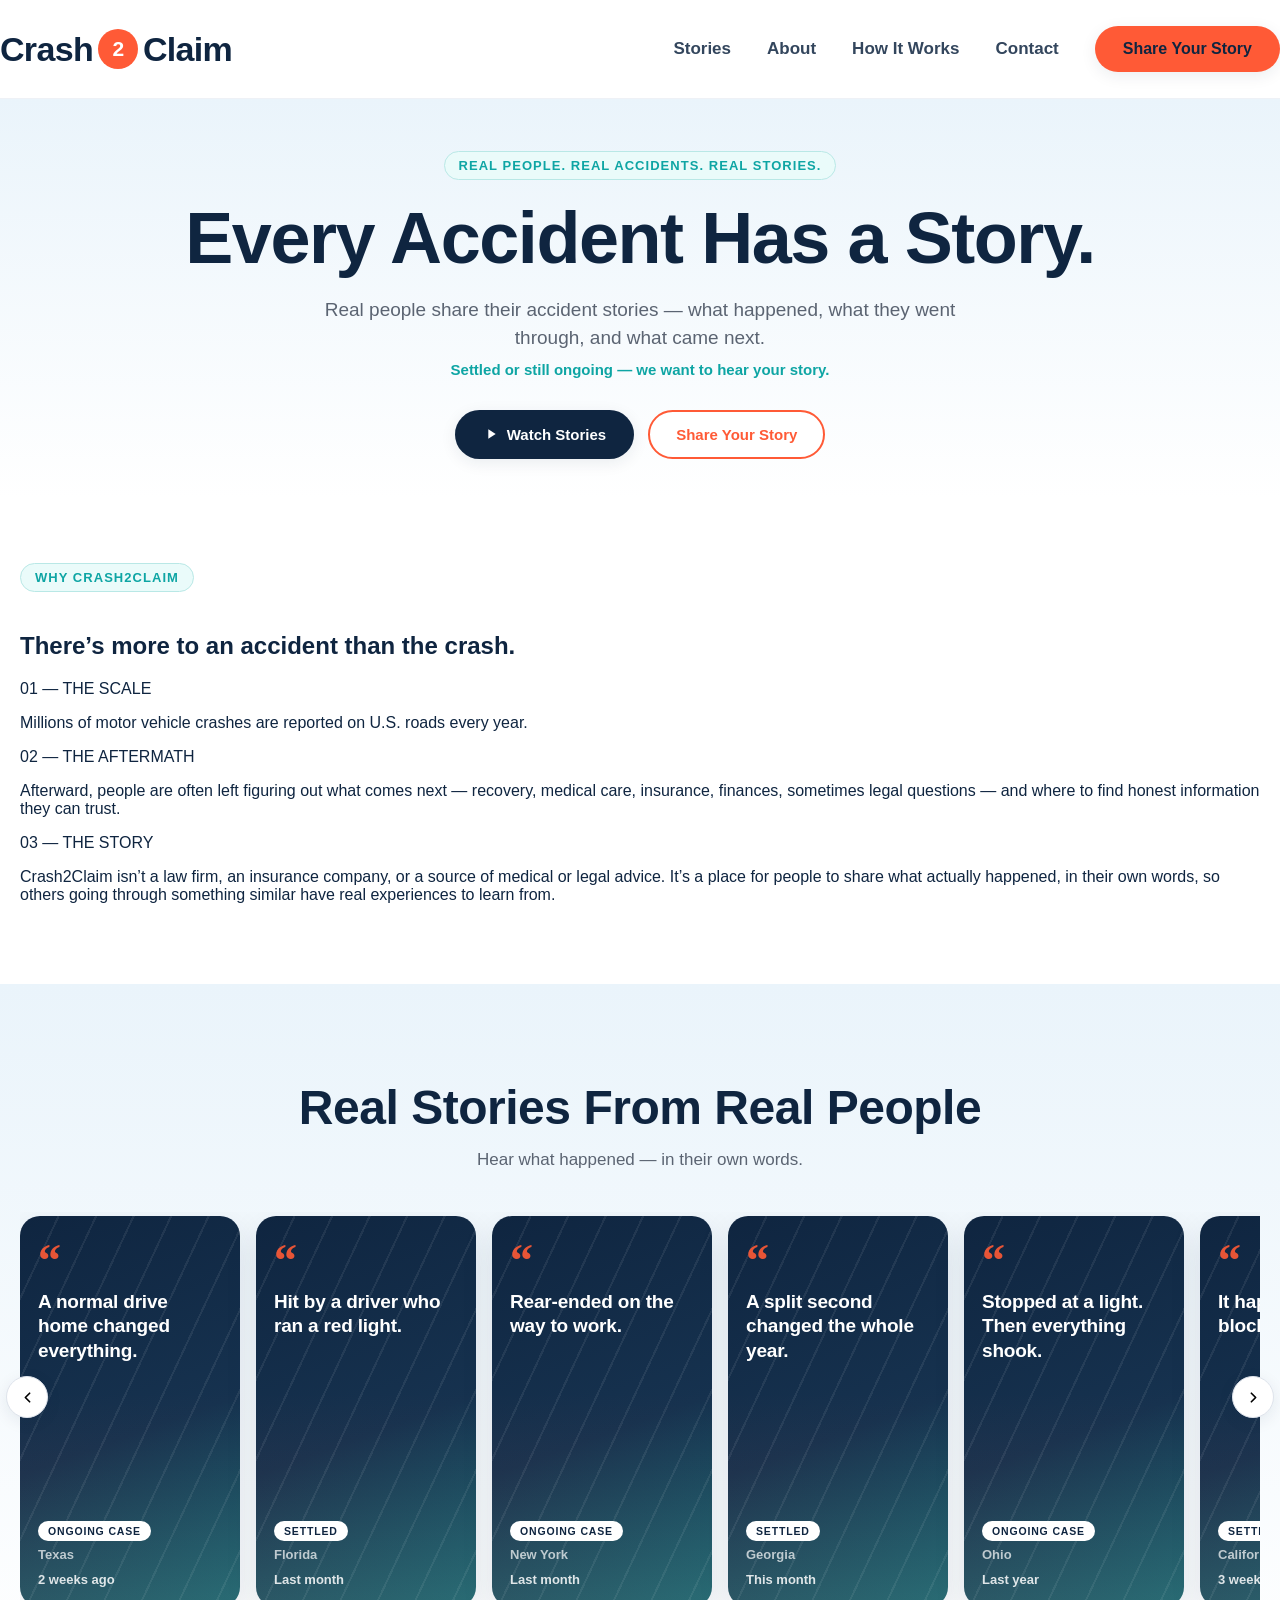
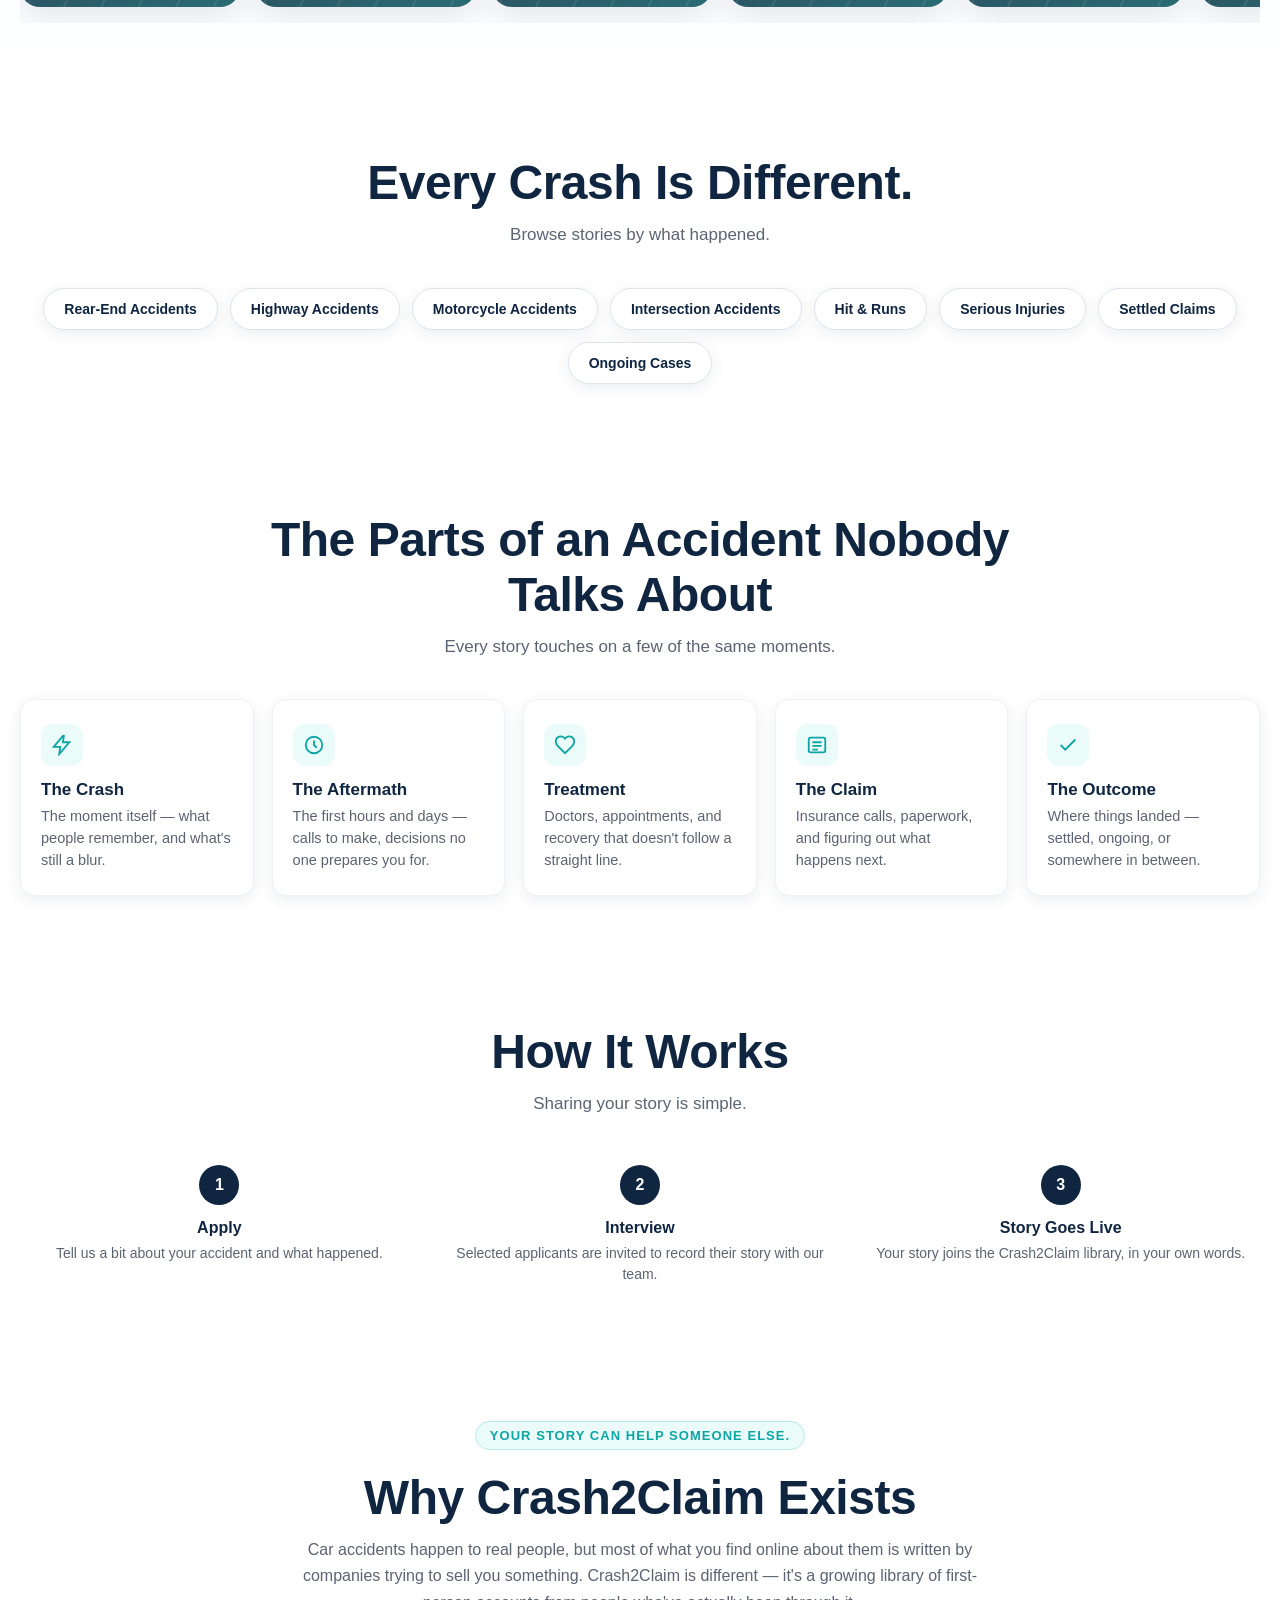
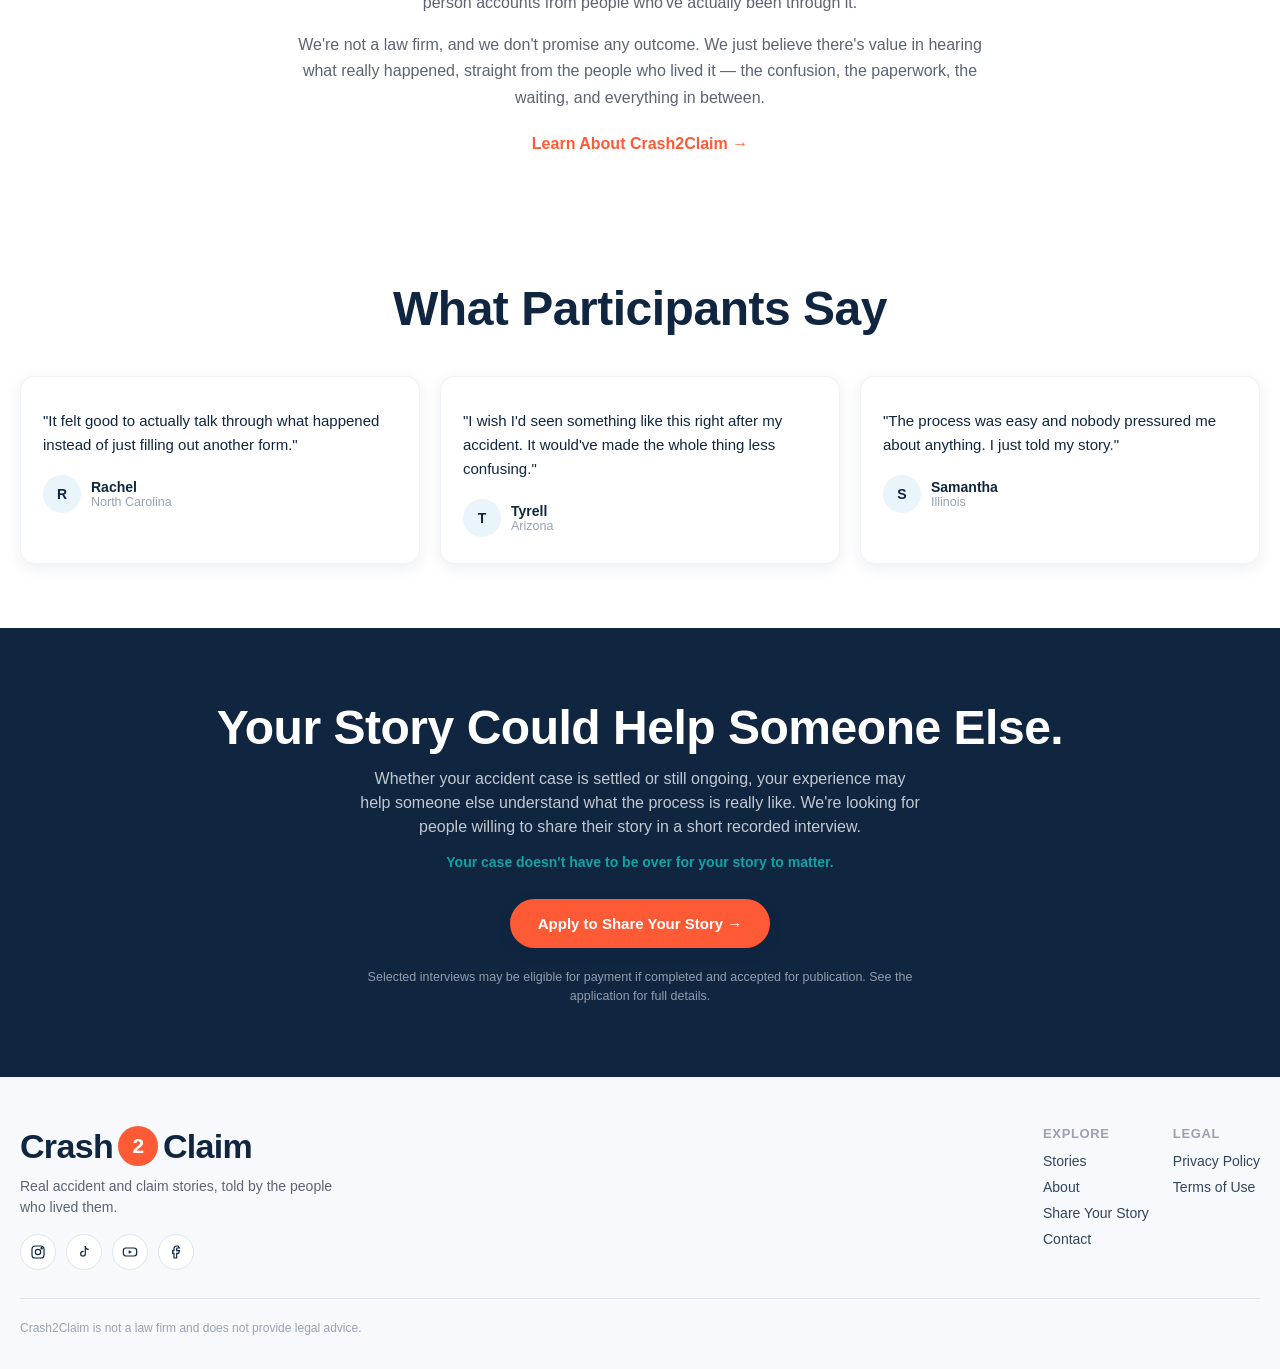
==== commit 3c4cd487: "Update index.html" ====
--- a/index.html
+++ b/index.html
@@ -17,7 +17,7 @@
 <meta name="twitter:title" content="Crash2Claim | Real Car Accident & Claim Stories">
 <meta name="twitter:description" content="Real people share what happened after their car accidents — from the crash and injuries to insurance, claims and what happened next.">
 
-<link rel="stylesheet" href="styles-home.css?v=20260907-1">
+<link rel="stylesheet" href="styles-home.css?v=20260907-2">
 </head>
 <body class="hp-page">
 <a class="hp-skip-link" href="#hp-main">Skip to content</a>
@@ -68,6 +68,41 @@
           Watch Stories
         </a>
         <a class="hp-btn hp-btn-secondary" href="/apply">Share Your Story</a>
+      </div>
+    </div>
+  </section>
+
+  <!-- ===========================================================
+       WHY CRASH2CLAIM (Option J — Crash2Claim Explainer, approved)
+       Subtle three-step progression rail: Scale → Aftermath → Story.
+       Full, unedited two-paragraph copy — no slogans, no icons.
+       =========================================================== -->
+  <section class="hp-section hp-intro-j">
+    <div class="hp-container hp-intro-j-inner">
+      <span class="hp-eyebrow-pill">WHY CRASH2CLAIM</span>
+      <h2 class="hp-intro-j-headline">There&rsquo;s more to an accident than the crash.</h2>
+      <div class="hp-intro-j-rail-wrap">
+        <div class="hp-intro-j-step">
+          <div class="hp-intro-j-marker"><span class="hp-intro-j-dot"></span><span class="hp-intro-j-line" aria-hidden="true"></span></div>
+          <div class="hp-intro-j-content">
+            <span class="hp-intro-j-label">01 &mdash; THE SCALE</span>
+            <p class="hp-intro-j-stat">Millions of motor vehicle crashes are reported on U.S. roads every year.</p>
+          </div>
+        </div>
+        <div class="hp-intro-j-step">
+          <div class="hp-intro-j-marker"><span class="hp-intro-j-dot"></span><span class="hp-intro-j-line" aria-hidden="true"></span></div>
+          <div class="hp-intro-j-content">
+            <span class="hp-intro-j-label">02 &mdash; THE AFTERMATH</span>
+            <p>Afterward, people are often left figuring out what comes next &mdash; recovery, medical care, insurance, finances, sometimes legal questions &mdash; and where to find honest information they can trust.</p>
+          </div>
+        </div>
+        <div class="hp-intro-j-step hp-intro-j-step-last">
+          <div class="hp-intro-j-marker"><span class="hp-intro-j-dot"></span></div>
+          <div class="hp-intro-j-content">
+            <span class="hp-intro-j-label">03 &mdash; THE STORY</span>
+            <p>Crash2Claim isn&rsquo;t a law firm, an insurance company, or a source of medical or legal advice. It&rsquo;s a place for people to share what actually happened, in their own words, so others going through something similar have real experiences to learn from.</p>
+          </div>
+        </div>
       </div>
     </div>
   </section>
@@ -109,7 +144,7 @@
             <div class="hp-story-meta">
               <span class="hp-story-tag">Ongoing Case</span>
               <span class="hp-story-state">Texas</span>
-              <span class="hp-story-cta">&#9654; Story coming soon</span>
+              <span class="hp-story-cta">2 weeks ago</span>
             </div>
           </div>
 
@@ -119,7 +154,7 @@
             <div class="hp-story-meta">
               <span class="hp-story-tag">Settled</span>
               <span class="hp-story-state">Florida</span>
-              <span class="hp-story-cta">&#9654; Story coming soon</span>
+              <span class="hp-story-cta">Last month</span>
             </div>
           </div>
 
@@ -129,7 +164,7 @@
             <div class="hp-story-meta">
               <span class="hp-story-tag">Ongoing Case</span>
               <span class="hp-story-state">New York</span>
-              <span class="hp-story-cta">&#9654; Story coming soon</span>
+              <span class="hp-story-cta">Last month</span>
             </div>
           </div>
 
@@ -139,7 +174,7 @@
             <div class="hp-story-meta">
               <span class="hp-story-tag">Settled</span>
               <span class="hp-story-state">Georgia</span>
-              <span class="hp-story-cta">&#9654; Story coming soon</span>
+              <span class="hp-story-cta">This month</span>
             </div>
           </div>
 
@@ -149,7 +184,7 @@
             <div class="hp-story-meta">
               <span class="hp-story-tag">Ongoing Case</span>
               <span class="hp-story-state">Ohio</span>
-              <span class="hp-story-cta">&#9654; Story coming soon</span>
+              <span class="hp-story-cta">Last year</span>
             </div>
           </div>
 
@@ -159,7 +194,7 @@
             <div class="hp-story-meta">
               <span class="hp-story-tag">Settled</span>
               <span class="hp-story-state">California</span>
-              <span class="hp-story-cta">&#9654; Story coming soon</span>
+              <span class="hp-story-cta">3 weeks ago</span>
             </div>
           </div>
 
@@ -169,7 +204,7 @@
             <div class="hp-story-meta">
               <span class="hp-story-tag">Ongoing Case</span>
               <span class="hp-story-state">Arizona</span>
-              <span class="hp-story-cta">&#9654; Story coming soon</span>
+              <span class="hp-story-cta">2 months ago</span>
             </div>
           </div>
 
@@ -179,7 +214,7 @@
             <div class="hp-story-meta">
               <span class="hp-story-tag">Settled</span>
               <span class="hp-story-state">Illinois</span>
-              <span class="hp-story-cta">&#9654; Story coming soon</span>
+              <span class="hp-story-cta">Last month</span>
             </div>
           </div>
         </div>
--- a/styles-home.css
+++ b/styles-home.css
@@ -415,85 +415,104 @@
   border-radius: 8px;
 }
 
+/* REDESIGN — typographic story cards (replaces the former AI-portrait
+   photo/avatar/play-button treatment). No images are loaded for these
+   cards at all: the card face is pure CSS (brand gradient + a subtle
+   road-line texture) plus editorial typography (quote mark, hook line,
+   tag, state, "Story coming soon"). Card size/spacing/typography
+   intentionally match the approved "Preview A: Typographic Story
+   Carousel" concept exactly. Cards are plain, non-interactive list
+   items (see index.html) — no cursor:pointer, no click target. */
 .hp-story-card {
   scroll-snap-align: start;
   flex: none;
-  width: 180px;
+  width: 220px;
   aspect-ratio: 9 / 16;
   border-radius: var(--radius-lg);
   position: relative;
   overflow: hidden;
-  cursor: pointer;
-  border: none;
-  padding: 0;
-  text-align: left;
   box-shadow: var(--shadow-card);
   background: linear-gradient(160deg, var(--navy) 0%, var(--navy-2) 55%, var(--teal) 140%);
+  padding: 22px 18px 20px;
+  display: flex;
+  flex-direction: column;
+  color: var(--white);
 }
 @media (max-width: 640px) {
   .hp-story-card {
-    width: 42vw;
-    min-width: 130px;
-    max-width: 170px;
-  }
-}
-
-/* sample_interview_visual — interview image layer:
-   Each card gets an <img class="hp-story-card-photo sample_interview_visual">
-   pointing at /images/interviews/interview-sample-0N.webp, layered
-   (z-index 1) on top of the .hp-story-card-avatar silhouette
-   (z-index 0). If the file hasn't been uploaded yet, the <img>'s
-   inline onerror handler hides it, and the silhouette underneath
-   shows through automatically — no JS/markup change needed once
-   real files exist, they just need to be uploaded to that path.
-   The sample-tag / play button / bottom-gradient info bar are
-   pinned to z-index 2 so they always stay above both. */
-.hp-story-card-avatar {
+    width: 58vw;
+    min-width: 190px;
+    max-width: 240px;
+  }
+}
+
+/* Subtle road/lane-line texture — abstract, brand-colored, no imagery. */
+.hp-story-card::before {
+  content: "";
   position: absolute;
   inset: 0;
-  z-index: 0;
-  display: flex;
-  align-items: center;
-  justify-content: center;
+  background-image:
+    repeating-linear-gradient(115deg, rgba(255, 255, 255, 0.07) 0px, rgba(255, 255, 255, 0.07) 2px, transparent 2px, transparent 34px),
+    linear-gradient(0deg, rgba(255, 90, 54, 0.1), transparent 55%);
+  pointer-events: none;
+}
+
+.hp-story-quotemark {
+  font-size: 46px;
+  font-weight: 800;
+  line-height: 1;
+  color: var(--coral);
   opacity: 0.9;
-}
-.hp-story-card-avatar svg {
-  width: 46%;
-  height: 46%;
-  color: rgba(255, 255, 255, 0.35);
-}
-
-.hp-story-card-photo {
-  position: absolute;
-  inset: 0;
+  margin: 0 0 6px;
+  font-family: Georgia, "Times New Roman", serif;
+}
+
+.hp-story-quote {
+  font-size: 19px;
+  font-weight: 800;
+  line-height: 1.28;
+  letter-spacing: -0.01em;
+  margin: 0 0 auto;
+  position: relative;
   z-index: 1;
-  width: 100%;
-  height: 100%;
-  object-fit: cover;
-  display: block;
-}
-
-
-.hp-story-play {
-  position: absolute;
-  top: 50%;
-  left: 50%;
-  z-index: 2;
-  transform: translate(-50%, -50%);
-  width: 46px;
-  height: 46px;
-  border-radius: 50%;
-  background: rgba(255, 255, 255, 0.94);
-  display: flex;
-  align-items: center;
-  justify-content: center;
-  box-shadow: 0 6px 18px rgba(0, 0, 0, 0.3);
-}
-.hp-story-play svg {
-  width: 17px;
-  height: 17px;
-  color: var(--navy);
-  margin-left: 2px;
+}
+
+.hp-story-meta {
+  position: relative;
+  z-index: 1;
+  margin-top: 18px;
+  display: flex;
+  flex-direction: column;
+  gap: 6px;
+}
+
+.hp-story-tag {
+  display: inline-flex;
+  align-self: flex-start;
+  font-size: 10.5px;
+  font-weight: 800;
+  letter-spacing: 0.08em;
+  text-transform: uppercase;
+  color: var(--navy);
+  background: var(--white);
+  padding: 4px 10px;
+  border-radius: 999px;
+}
+
+.hp-story-state {
+  font-size: 13px;
+  font-weight: 600;
+  color: rgba(255, 255, 255, 0.7);
+}
+
+.hp-story-cta {
+  font-size: 13px;
+  font-weight: 700;
+  color: rgba(255, 255, 255, 0.85);
+  display: flex;
+  align-items: center;
+  gap: 6px;
+  margin-top: 4px;
 }
 
 
@@ -897,85 +916,6 @@
 }
 
 /* ---------------------------------------------------------------
-   Video placeholder modal
-   --------------------------------------------------------------- */
-.hp-modal-overlay {
-  position: fixed;
-  inset: 0;
-  background: rgba(15, 37, 64, 0.72);
-  display: none;
-  align-items: center;
-  justify-content: center;
-  z-index: 500;
-  padding: 20px;
-}
-.hp-modal-overlay.open {
-  display: flex;
-}
-.hp-modal {
-  background: var(--navy);
-  color: var(--white);
-  width: 100%;
-  max-width: 360px;
-  border-radius: var(--radius-lg);
-  overflow: hidden;
-  position: relative;
-}
-.hp-modal-close {
-  position: absolute;
-  top: 12px;
-  right: 12px;
-  width: 32px;
-  height: 32px;
-  border-radius: 50%;
-  background: rgba(255, 255, 255, 0.12);
-  border: none;
-  color: var(--white);
-  display: flex;
-  align-items: center;
-  justify-content: center;
-  cursor: pointer;
-  z-index: 2;
-}
-.hp-modal-close:hover {
-  background: rgba(255, 255, 255, 0.22);
-}
-.hp-modal-video-area {
-  aspect-ratio: 9 / 16;
-  display: flex;
-  align-items: center;
-  justify-content: center;
-  flex-direction: column;
-  gap: 12px;
-  background: linear-gradient(160deg, var(--navy) 0%, var(--navy-2) 55%, var(--teal) 140%);
-  text-align: center;
-  padding: 24px;
-}
-.hp-modal-video-area svg {
-  width: 44px;
-  height: 44px;
-  opacity: 0.6;
-}
-.hp-modal-video-note {
-  font-size: 13px;
-  opacity: 0.85;
-  line-height: 1.5;
-  max-width: 260px;
-}
-.hp-modal-info {
-  padding: 16px 18px 20px;
-}
-.hp-modal-info h3 {
-  margin: 0 0 4px;
-  font-size: 16px;
-}
-.hp-modal-info p {
-  margin: 0;
-  font-size: 13px;
-  opacity: 0.75;
-}
-
-/* ---------------------------------------------------------------
    Utility
    --------------------------------------------------------------- */
 .hp-sr-only {
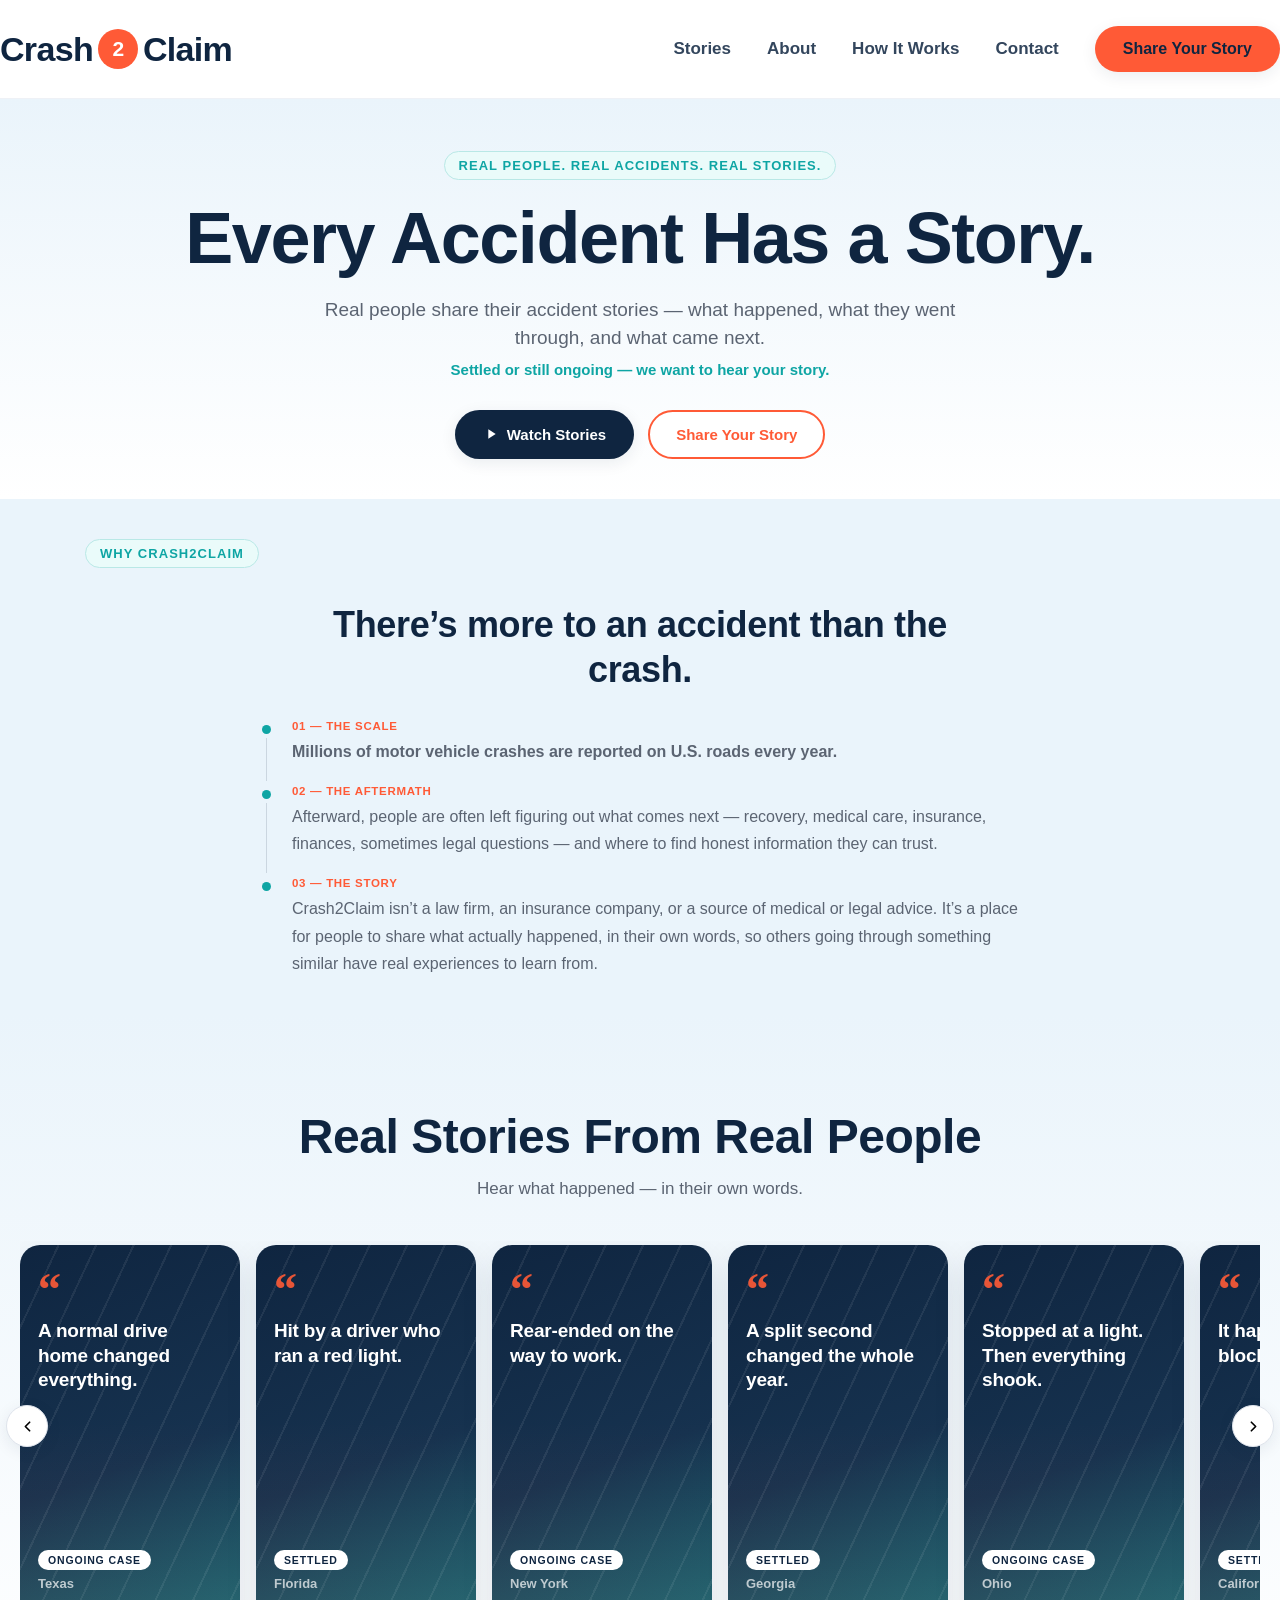
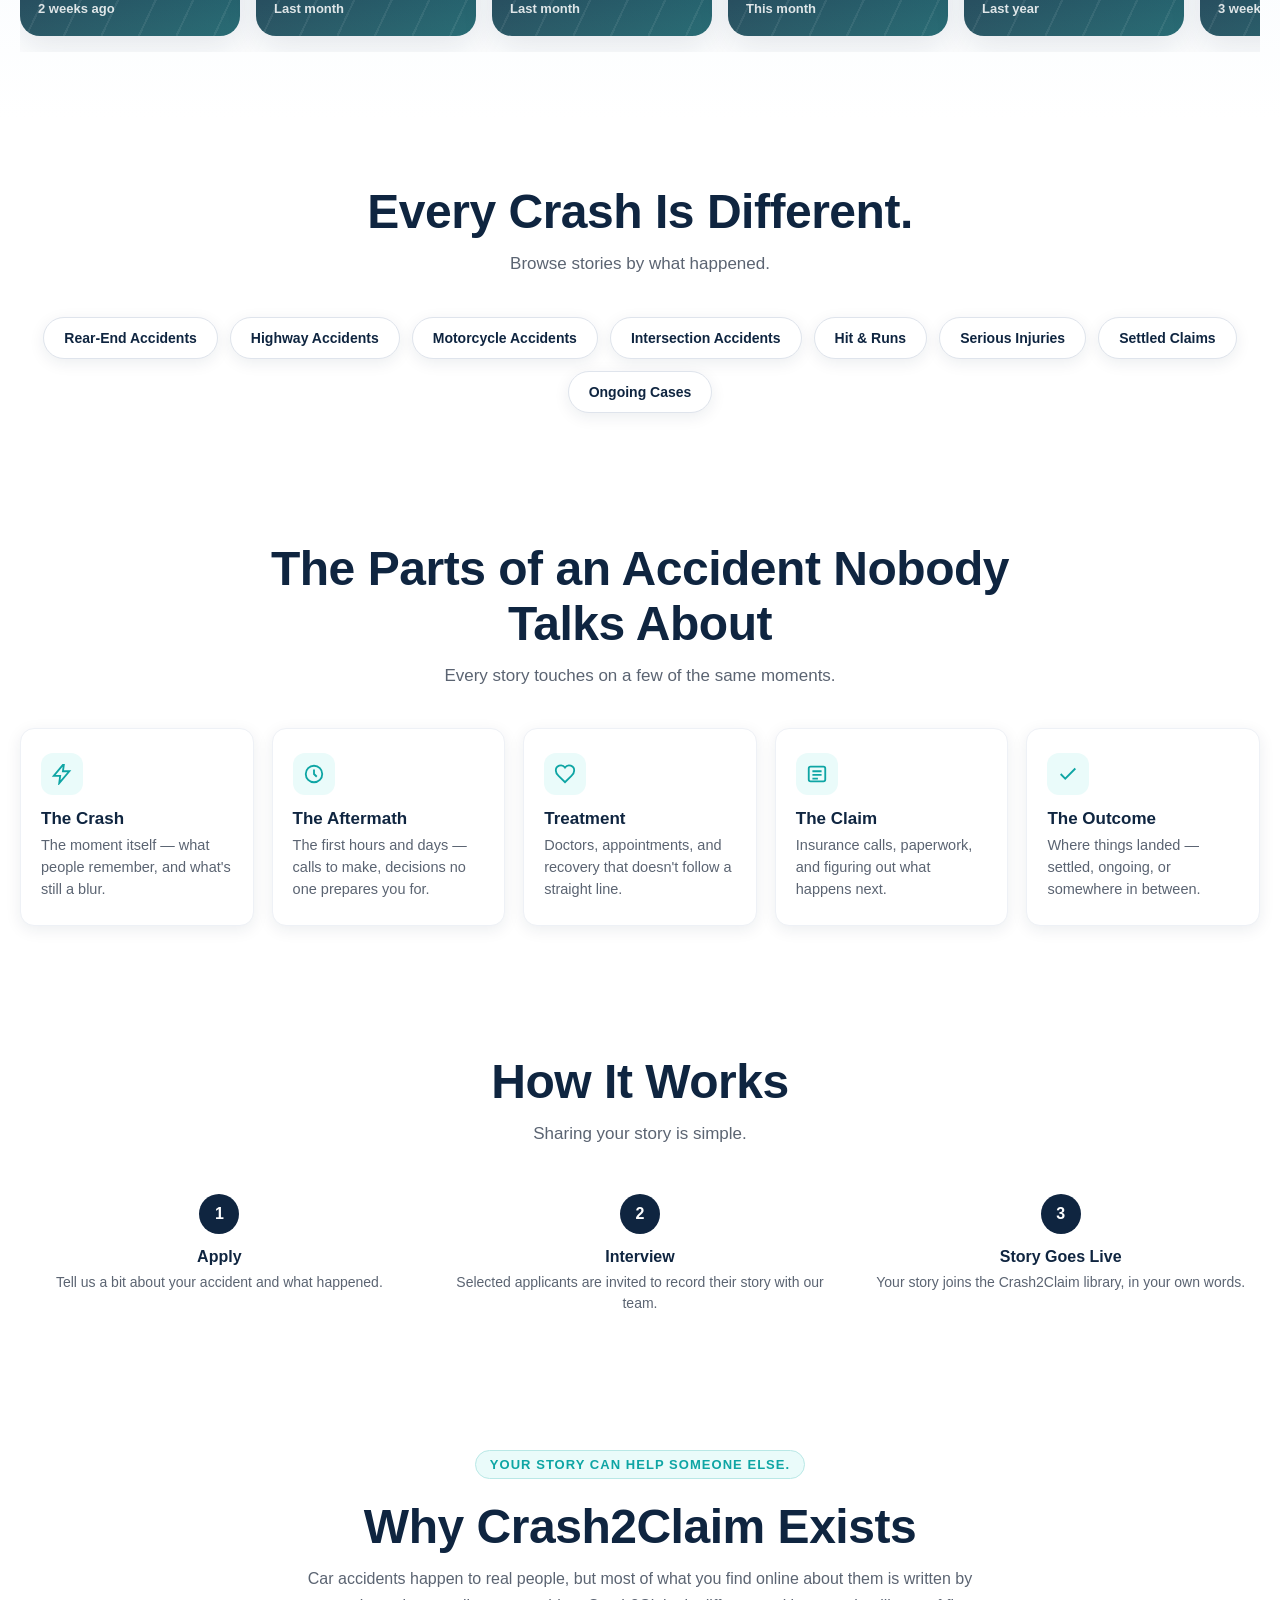
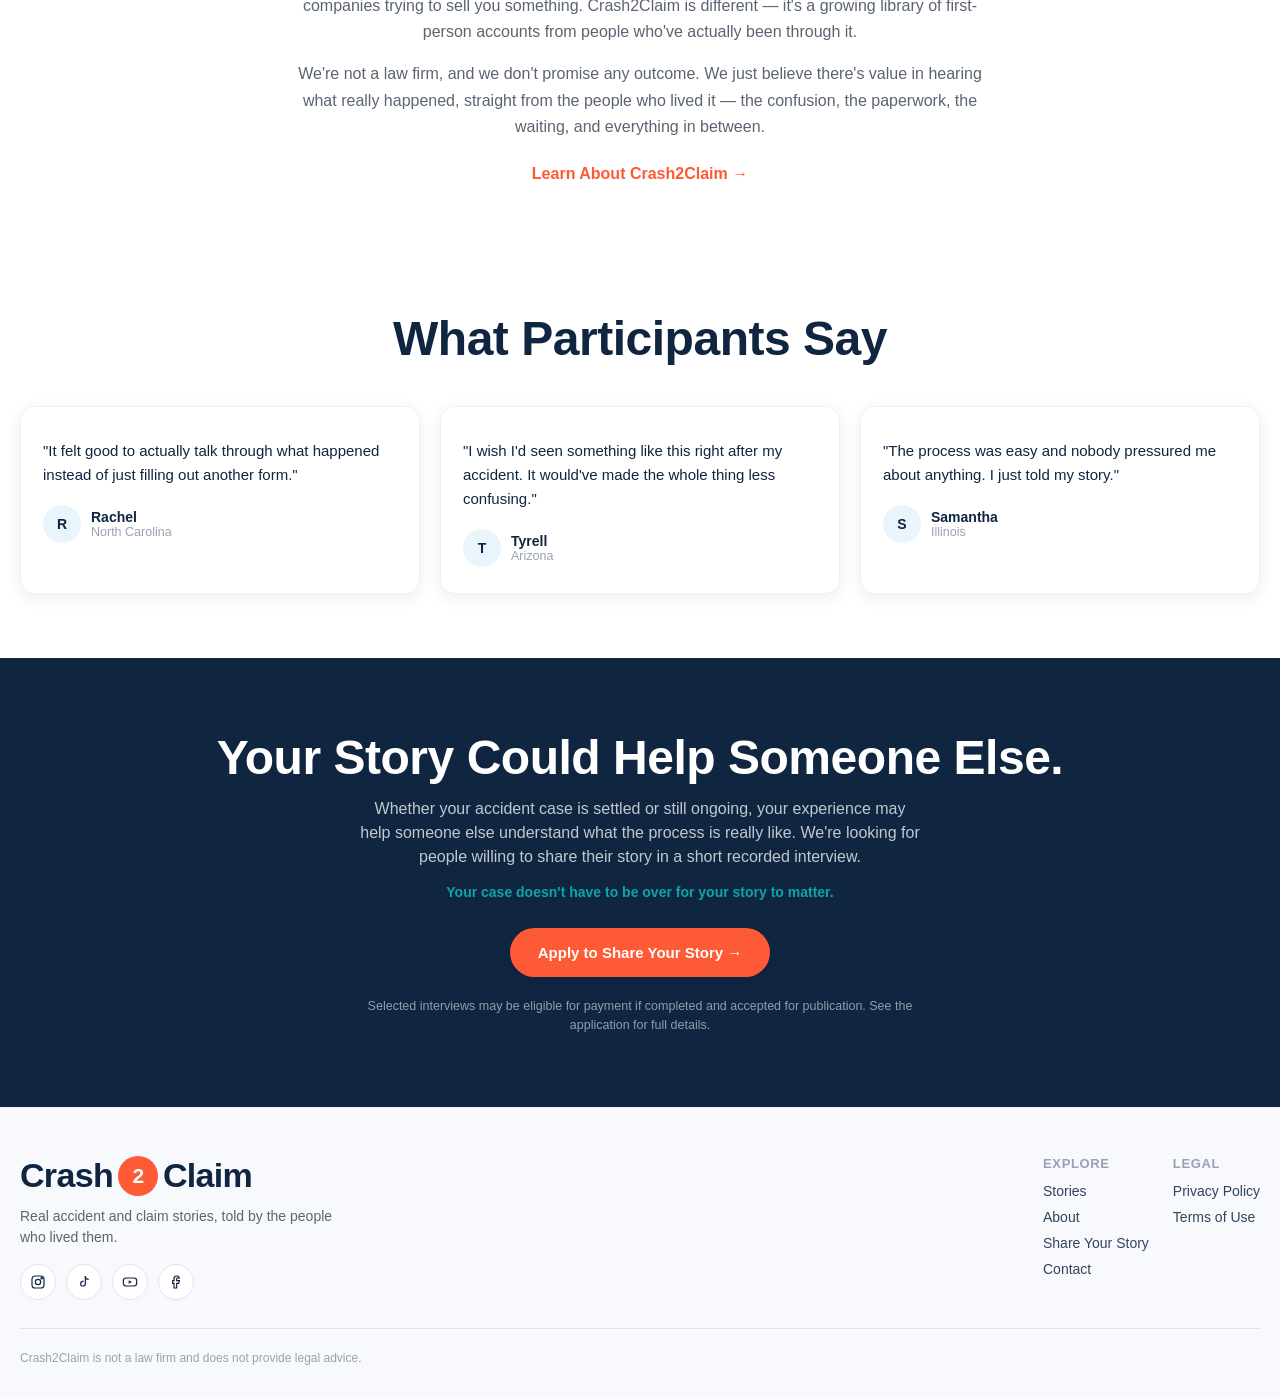
==== commit 5af75f55: "Update index.html" ====
--- a/index.html
+++ b/index.html
@@ -17,7 +17,7 @@
 <meta name="twitter:title" content="Crash2Claim | Real Car Accident & Claim Stories">
 <meta name="twitter:description" content="Real people share what happened after their car accidents — from the crash and injuries to insurance, claims and what happened next.">
 
-<link rel="stylesheet" href="styles-home.css?v=20260907-2">
+<link rel="stylesheet" href="styles-home.css?v=20260907-3">
 </head>
 <body class="hp-page">
 <a class="hp-skip-link" href="#hp-main">Skip to content</a>
--- a/styles-home.css
+++ b/styles-home.css
@@ -384,6 +384,87 @@
   color: var(--navy);
   margin: 0 0 12px;
 }
+/* ---------------------------------------------------------------
+   Why Crash2Claim (Option J — Crash2Claim Explainer)
+   Subtle three-step progression rail: Scale -> Aftermath -> Story.
+   --------------------------------------------------------------- */
+.hp-intro-j {
+  padding: 40px 0 36px;
+  background: var(--lblue);
+}
+.hp-intro-j-inner {
+  max-width: 1150px;
+  margin: 0 auto;
+}
+.hp-intro-j-headline {
+  font-size: clamp(26px, 3.2vw, 36px);
+  font-weight: 700;
+  color: var(--navy);
+  letter-spacing: -0.01em;
+  line-height: 1.25;
+  margin: 14px auto 28px;
+  max-width: 640px;
+  text-align: center;
+}
+.hp-intro-j-rail-wrap {
+  max-width: 760px;
+  margin: 0 auto;
+}
+.hp-intro-j-step {
+  display: flex;
+  gap: 20px;
+}
+.hp-intro-j-marker {
+  display: flex;
+  flex-direction: column;
+  align-items: center;
+  width: 12px;
+  flex-shrink: 0;
+}
+.hp-intro-j-dot {
+  width: 9px;
+  height: 9px;
+  border-radius: 50%;
+  background: var(--teal);
+  flex-shrink: 0;
+  margin-top: 5px;
+}
+.hp-intro-j-line {
+  flex: 1;
+  width: 1px;
+  background: rgba(15, 37, 64, 0.14); /* darkened for contrast vs the lblue section background */
+  margin: 4px 0;
+}
+.hp-intro-j-content {
+  padding-bottom: 20px;
+  flex: 1;
+}
+.hp-intro-j-step-last .hp-intro-j-content {
+  padding-bottom: 0;
+}
+.hp-intro-j-label {
+  display: block;
+  font-size: 11.5px;
+  font-weight: 700;
+  letter-spacing: 0.06em;
+  color: var(--coral);
+  margin-bottom: 6px;
+}
+.hp-intro-j-stat {
+  font-size: 16px;
+  font-weight: 700;
+  color: var(--teal);
+  margin: 0;
+  line-height: 1.5;
+}
+.hp-intro-j-content p {
+  font-size: 16px;
+  color: var(--gray-600);
+  line-height: 1.7;
+  margin: 0;
+  text-align: left;
+}
+
 .hp-section-sub {
   font-size: 17px;
   color: var(--gray-600);
